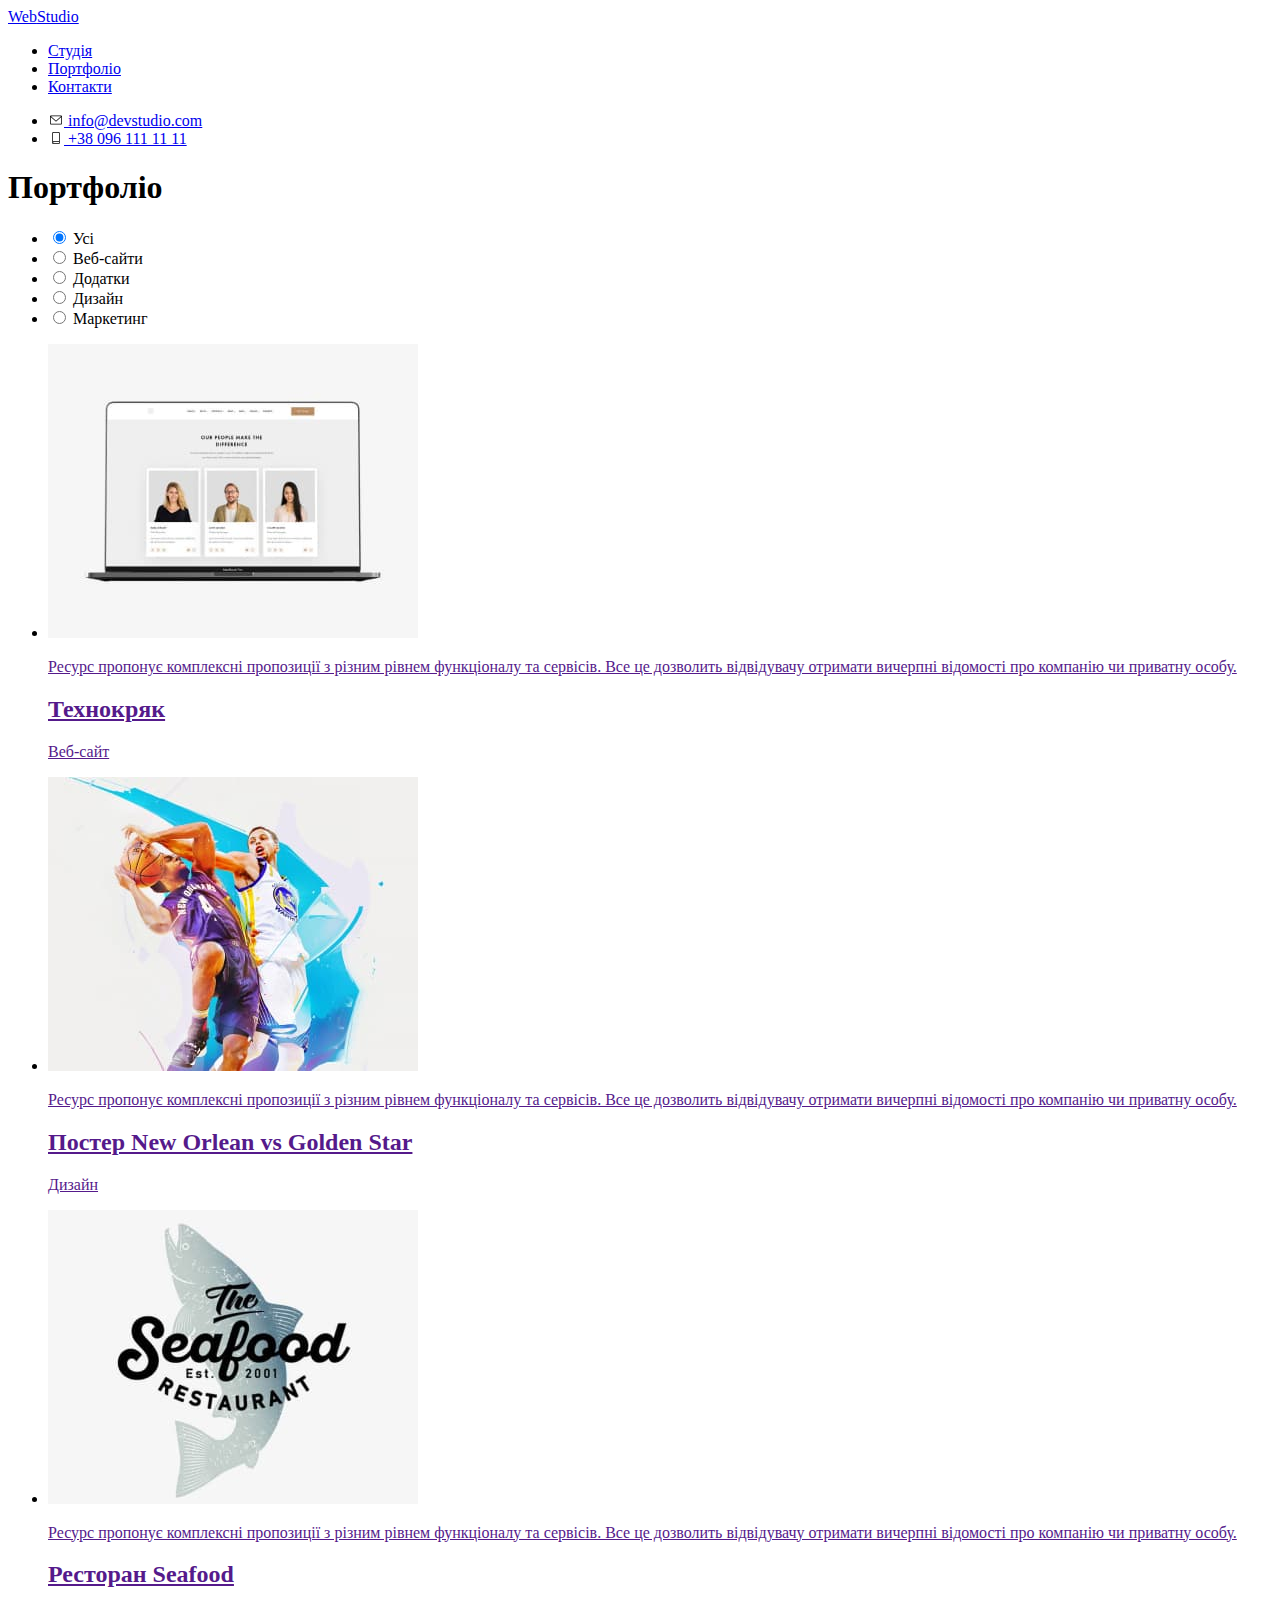
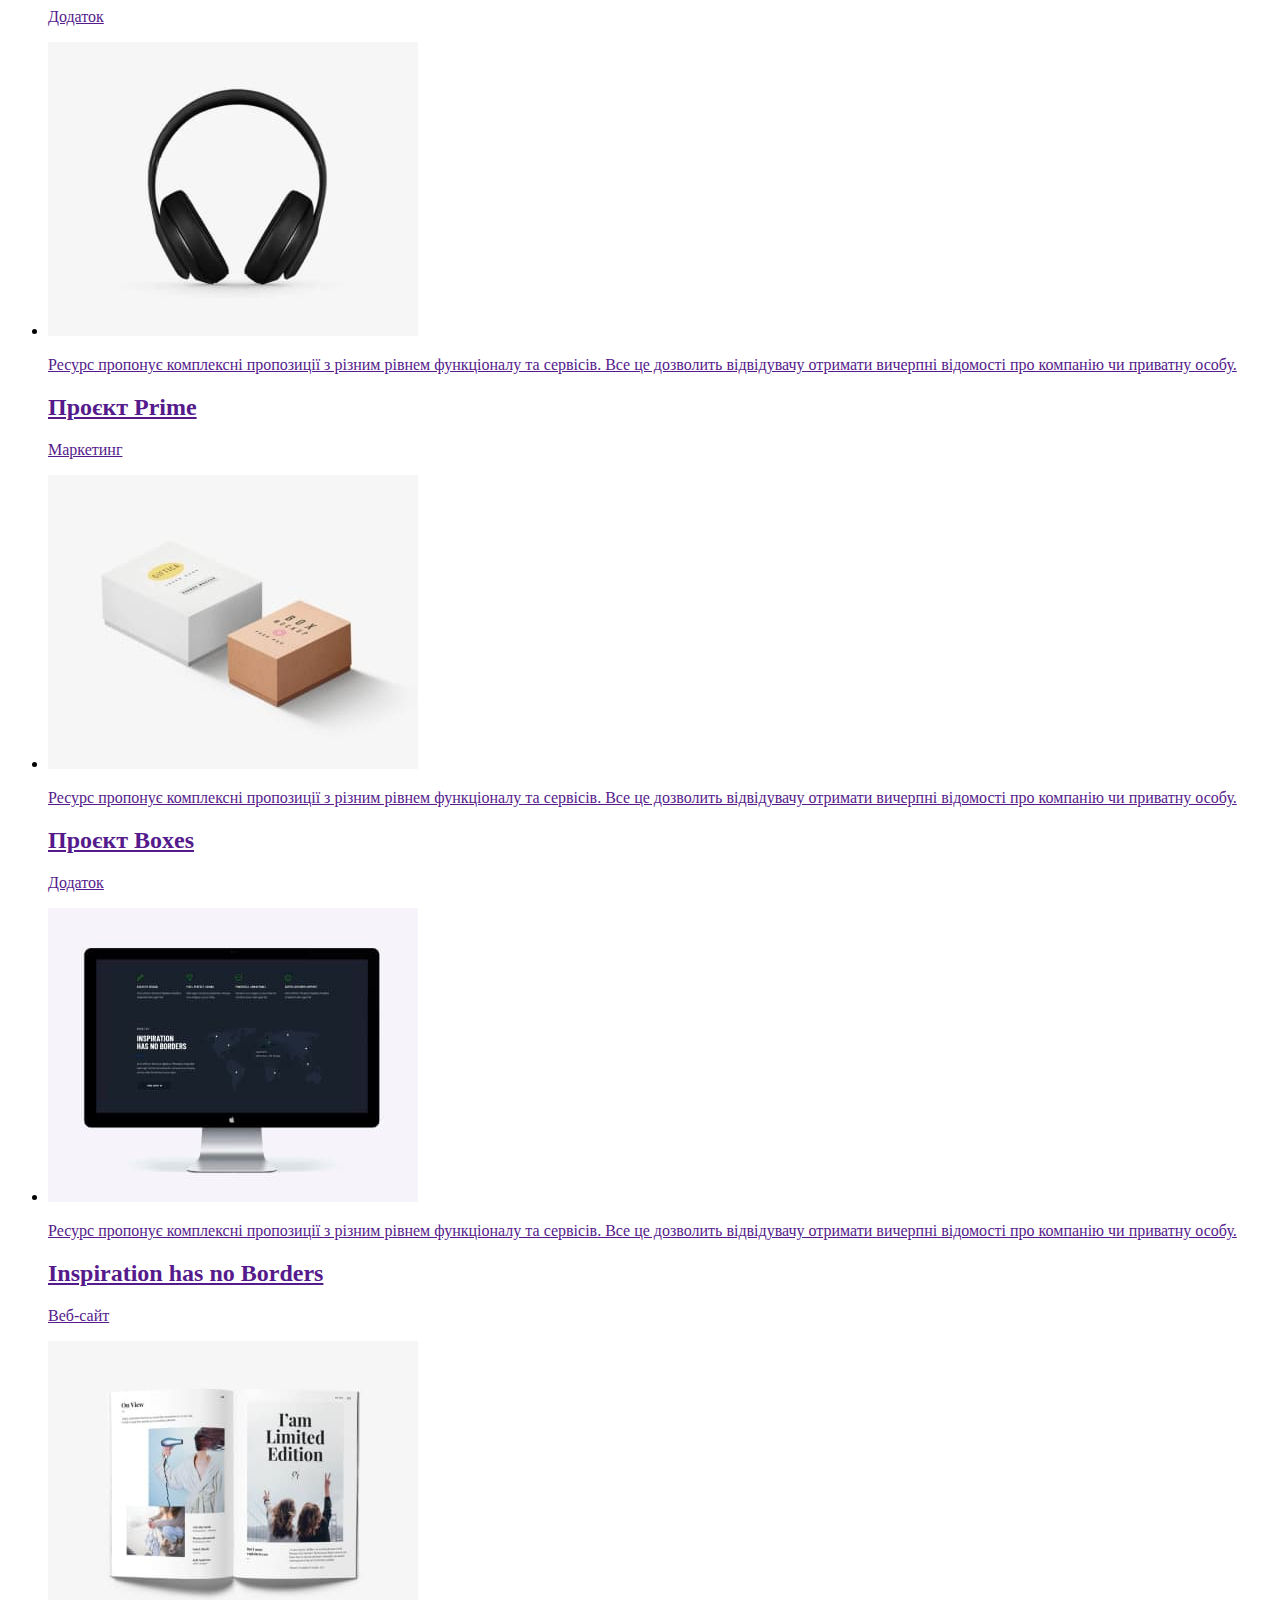
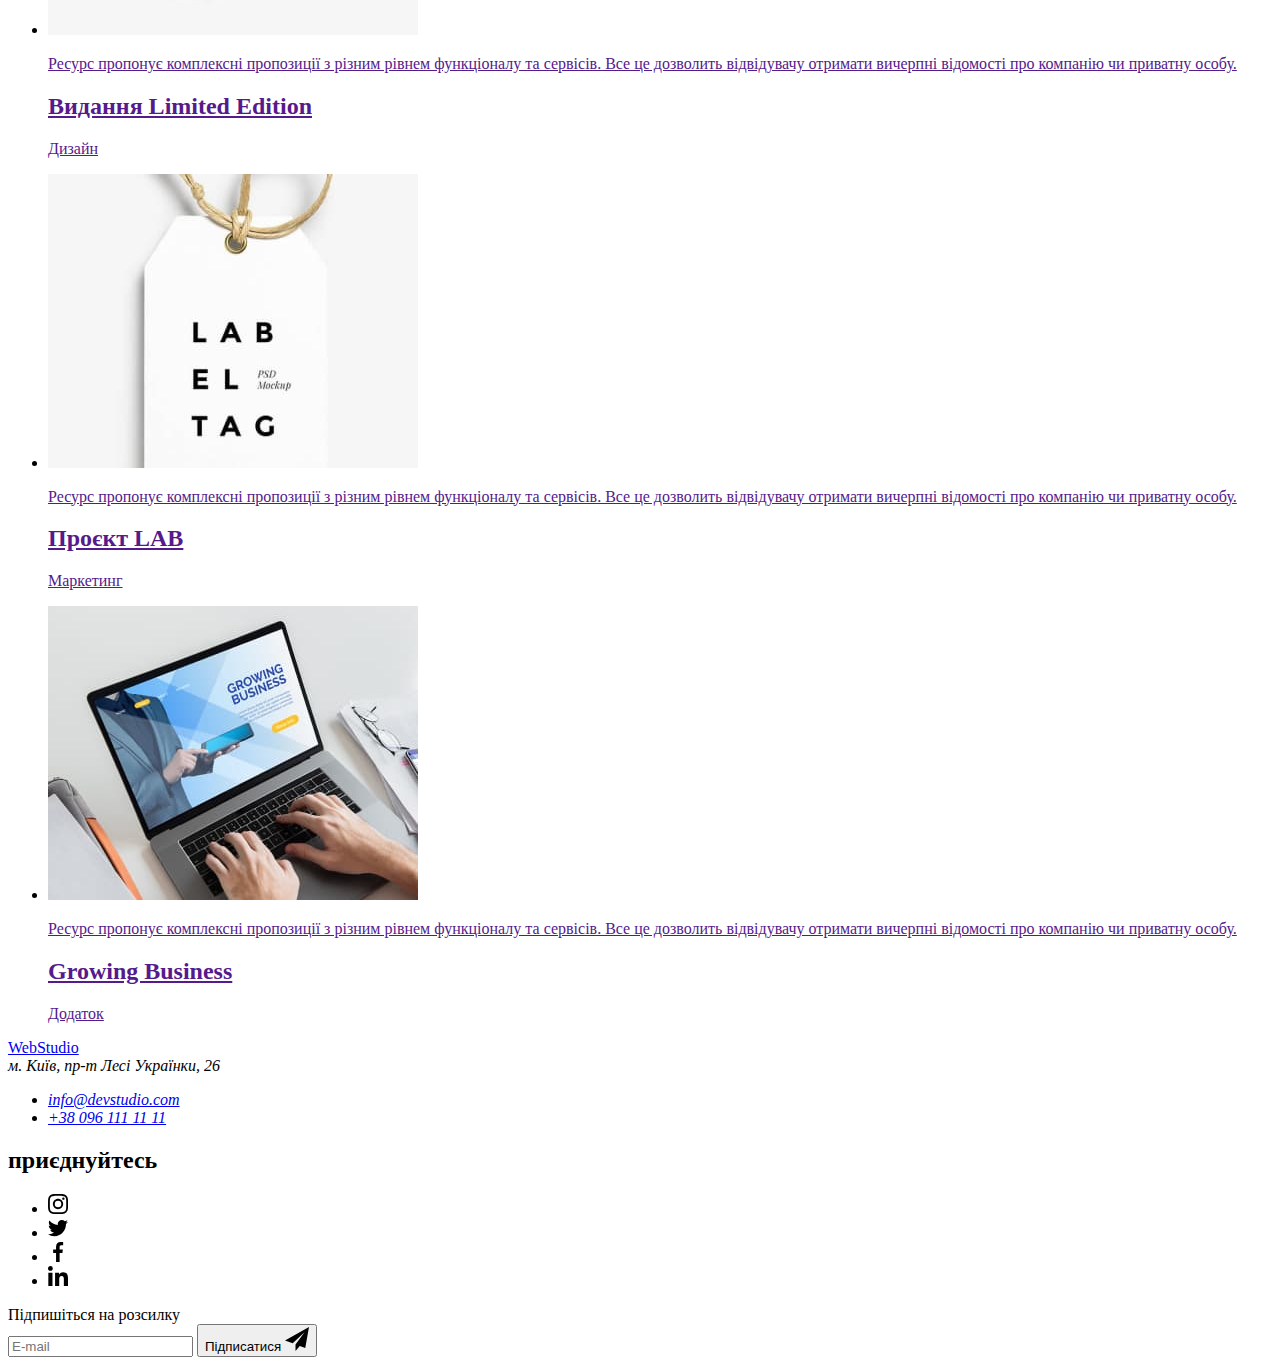
==== portfolio.html @ 751b1da7 "Copied files from hw-06" ====
<!DOCTYPE html>
<html lang="uk">
  <head>
    <meta charset="UTF-8" />
    <meta http-equiv="X-UA-Compatible" content="IE=edge" />
    <meta name="viewport" content="width=device-width, initial-scale=1.0" />
    <title>Portfolio</title>
    <link rel="preconnect" href="https://fonts.googleapis.com" />
    <link rel="preconnect" href="https://fonts.gstatic.com" crossorigin />
    <link
      href="https://fonts.googleapis.com/css2?family=Raleway:wght@700&family=Roboto:wght@400;500;700&display=swap"
      rel="stylesheet"
    />
    <link
      rel="stylesheet"
      href="https://cdnjs.cloudflare.com/ajax/libs/modern-normalize/1.1.0/modern-normalize.min.css"
      integrity="sha512-wpPYUAdjBVSE4KJnH1VR1HeZfpl1ub8YT/NKx4PuQ5NmX2tKuGu6U/JRp5y+Y8XG2tV+wKQpNHVUX03MfMFn9Q=="
      crossorigin="anonymous"
      referrerpolicy="no-referrer"
    />
    <link
      rel="stylesheet"
      href="https://cdnjs.cloudflare.com/ajax/libs/animate.css/4.1.1/animate.min.css"
    />
    <link rel="stylesheet" href="./css/styles.css" />
  </head>

  <body>
    <header class="header">
      <div class="container header-container">
        <a class="logo" href="./index.html" lang="en"
          ><span class="header-logo-web">Web</span>Studio</a
        >
        <nav class="nav-site">
          <ul class="nav-site-list">
            <li class="nav-site-item">
              <a class="nav-site-link" href="./index.html">Студія</a>
            </li>
            <li class="nav-site-item">
              <a class="nav-site-link current" href="./portfolio.html"
                >Портфоліо</a
              >
            </li>
            <li class="nav-site-item">
              <a class="nav-site-link" href="#">Контакти</a>
            </li>
          </ul>
        </nav>
        <ul class="header-contacts-list">
          <li class="header-contacts-item">
            <a
              class="header-contacts-link"
              href="mailto:info@devstudio.com"
              lang="en"
              ><svg class="contacts-link-icon" width="16" height="12">
                <use href="./images/icons.svg#envelope"></use>
              </svg>
              info@devstudio.com</a
            >
          </li>
          <li class="header-contacts-item">
            <a class="header-contacts-link" href="tel:+380961111111">
              <svg class="contacts-link-icon" width="16" height="12">
                <use href="./images/icons.svg#smartphone"></use>
              </svg>
              +38 096 111 11 11
            </a>
          </li>
        </ul>
      </div>
    </header>

    <main>
      <section class="section">
        <div class="container">
          <h1 class="visually-hiden">Портфоліо</h1>
          <ul class="portfolio-filters-list">
            <li class="portfolio-filters-item">
              <input
                type="radio"
                class="filter-input visually-hiden"
                name="filter"
                id="all"
                checked
              />
              <label for="all" class="filter-btn">Усі</label>
            </li>
            <li class="portfolio-filters-item">
              <input
                type="radio"
                class="filter-input visually-hiden"
                name="filter"
                id="web-sites"
              />
              <label for="web-sites" class="filter-btn">Веб-сайти</label>
            </li>
            <li class="portfolio-filters-item">
              <input
                type="radio"
                class="filter-input visually-hiden"
                name="filter"
                id="apps"
              />
              <label for="apps" class="filter-btn">Додатки</label>
            </li>
            <li class="portfolio-filters-item">
              <input
                type="radio"
                class="filter-input visually-hiden"
                name="filter"
                id="design"
              />
              <label for="design" class="filter-btn">Дизайн</label>
            </li>
            <li class="portfolio-filters-item">
              <input
                type="radio"
                class="filter-input visually-hiden"
                name="filter"
                id="marketing"
              />
              <label for="marketing" class="filter-btn">Маркетинг</label>
            </li>
          </ul>
          <ul class="portfolio-projects-list">
            <li class="portfolio-projects-item">
              <a class="portfolio-projects-link" href="">
                <div class="portfolio-top-wrap">
                  <img
                    src="./images/project1.jpg"
                    alt="Відкритий ноутбук"
                    width="370"
                  />
                  <p class="portfolio-top-text">
                    Ресурс пропонує комплексні пропозиції з різним рівнем
                    функціоналу та сервісів. Все це дозволить відвідувачу
                    отримати вичерпні відомості про компанію чи приватну особу.
                  </p>
                </div>
                <div class="portfolio-description">
                  <h2 class="portfolio-title">Технокряк</h2>
                  <p class="portfolio-text">Веб-сайт</p>
                </div>
              </a>
            </li>
            <li class="portfolio-projects-item">
              <a class="portfolio-projects-link" href="">
                <div class="portfolio-top-wrap">
                  <img
                    src="./images/project2.jpg"
                    alt="Два баскетболісти"
                    width="370"
                  />
                  <p class="portfolio-top-text">
                    Ресурс пропонує комплексні пропозиції з різним рівнем
                    функціоналу та сервісів. Все це дозволить відвідувачу
                    отримати вичерпні відомості про компанію чи приватну особу.
                  </p>
                </div>
                <div class="portfolio-description">
                  <h2 class="portfolio-title">
                    Постер New Orlean vs Golden Star
                  </h2>
                  <p class="portfolio-text">Дизайн</p>
                </div>
              </a>
            </li>
            <li class="portfolio-projects-item">
              <a class="portfolio-projects-link" href="">
                <div class="portfolio-top-wrap">
                  <img
                    src="./images/project3.jpg"
                    alt="Лого рибного ресторану"
                    width="370"
                  />
                  <p class="portfolio-top-text">
                    Ресурс пропонує комплексні пропозиції з різним рівнем
                    функціоналу та сервісів. Все це дозволить відвідувачу
                    отримати вичерпні відомості про компанію чи приватну особу.
                  </p>
                </div>
                <div class="portfolio-description">
                  <h2 class="portfolio-title">Ресторан Seafood</h2>
                  <p class="portfolio-text">Додаток</p>
                </div>
              </a>
            </li>
            <li class="portfolio-projects-item">
              <a class="portfolio-projects-link" href="">
                <div class="portfolio-top-wrap">
                  <img
                    src="./images/project4.jpg"
                    alt="Навушники"
                    width="370"
                  />
                  <p class="portfolio-top-text">
                    Ресурс пропонує комплексні пропозиції з різним рівнем
                    функціоналу та сервісів. Все це дозволить відвідувачу
                    отримати вичерпні відомості про компанію чи приватну особу.
                  </p>
                </div>
                <div class="portfolio-description">
                  <h2 class="portfolio-title">Проєкт Prime</h2>
                  <p class="portfolio-text">Маркетинг</p>
                </div>
              </a>
            </li>
            <li class="portfolio-projects-item">
              <a class="portfolio-projects-link" href="">
                <div class="portfolio-top-wrap">
                  <img
                    src="./images/project5.jpg"
                    alt="Дві коробки"
                    width="370"
                  />
                  <p class="portfolio-top-text">
                    Ресурс пропонує комплексні пропозиції з різним рівнем
                    функціоналу та сервісів. Все це дозволить відвідувачу
                    отримати вичерпні відомості про компанію чи приватну особу.
                  </p>
                </div>
                <div class="portfolio-description">
                  <h2 class="portfolio-title">Проєкт Boxes</h2>
                  <p class="portfolio-text">Додаток</p>
                </div>
              </a>
            </li>
            <li class="portfolio-projects-item">
              <a class="portfolio-projects-link" href="">
                <div class="portfolio-top-wrap">
                  <img
                    src="./images/project6.jpg"
                    alt="Монітор MAC"
                    width="370"
                  />
                  <p class="portfolio-top-text">
                    Ресурс пропонує комплексні пропозиції з різним рівнем
                    функціоналу та сервісів. Все це дозволить відвідувачу
                    отримати вичерпні відомості про компанію чи приватну особу.
                  </p>
                </div>
                <div class="portfolio-description">
                  <h2 class="portfolio-title">Inspiration has no Borders</h2>
                  <p class="portfolio-text">Веб-сайт</p>
                </div>
              </a>
            </li>
            <li class="portfolio-projects-item">
              <a class="portfolio-projects-link" href="">
                <div class="portfolio-top-wrap">
                  <img
                    src="./images/project7.jpg"
                    alt="Рознорнута книга"
                    width="370"
                  />
                  <p class="portfolio-top-text">
                    Ресурс пропонує комплексні пропозиції з різним рівнем
                    функціоналу та сервісів. Все це дозволить відвідувачу
                    отримати вичерпні відомості про компанію чи приватну особу.
                  </p>
                </div>
                <div class="portfolio-description">
                  <h2 class="portfolio-title">Видання Limited Edition</h2>
                  <p class="portfolio-text">Дизайн</p>
                </div>
              </a>
            </li>
            <li class="portfolio-projects-item">
              <a class="portfolio-projects-link" href="">
                <div class="portfolio-top-wrap">
                  <img
                    src="./images/project8.jpg"
                    alt="Бірка LABEL TAG"
                    width="370"
                  />
                  <p class="portfolio-top-text">
                    Ресурс пропонує комплексні пропозиції з різним рівнем
                    функціоналу та сервісів. Все це дозволить відвідувачу
                    отримати вичерпні відомості про компанію чи приватну особу.
                  </p>
                </div>
                <div class="portfolio-description">
                  <h2 class="portfolio-title">Проєкт LAB</h2>
                  <p class="portfolio-text">Маркетинг</p>
                </div>
              </a>
            </li>
            <li class="portfolio-projects-item">
              <a class="portfolio-projects-link" href="">
                <div class="portfolio-top-wrap">
                  <img
                    src="./images/project9.jpg"
                    alt="Презентація мобільного застосунку"
                    width="370"
                  />
                  <p class="portfolio-top-text">
                    Ресурс пропонує комплексні пропозиції з різним рівнем
                    функціоналу та сервісів. Все це дозволить відвідувачу
                    отримати вичерпні відомості про компанію чи приватну особу.
                  </p>
                </div>
                <div class="portfolio-description">
                  <h2 class="portfolio-title">Growing Business</h2>
                  <p class="portfolio-text">Додаток</p>
                </div>
              </a>
            </li>
          </ul>
        </div>
      </section>
    </main>

    <footer class="footer">
      <div class="container container-footer">
        <div>
          <a class="logo footer-logo" href="./index.html" lang="en"
            ><span class="header-logo-web">Web</span>Studio</a
          >
          <address class="address">
            м. Київ, пр-т Лесі Українки, 26
            <ul class="footer-list">
              <li class="footer-item">
                <a
                  class="footer-link"
                  href="mailto:info@devstudio.com"
                  lang="en"
                  >info@devstudio.com</a
                >
              </li>
              <li class="footer-item">
                <a class="footer-link" href="tel:+380961111111"
                  >+38 096 111 11 11</a
                >
              </li>
            </ul>
          </address>
        </div>
        <div>
          <h2 class="footer-title">приєднуйтесь</h2>
          <ul class="social-list">
            <li class="social-item">
              <a
                class="social-link footer-social-link"
                href="https://www.instagram.com/"
                target="_blank"
                rel="noopener noreferrer"
              >
                <svg class="footer-social-icon" width="20" height="20">
                  <use href="./images/icons.svg#instagram"></use>
                </svg>
              </a>
            </li>
            <li class="social-item">
              <a
                class="social-link footer-social-link"
                href="https://twitter.com/"
                target="_blank"
                rel="noopener noreferrer"
              >
                <svg class="footer-social-icon" width="20" height="20">
                  <use href="./images/icons.svg#twitter"></use>
                </svg>
              </a>
            </li>
            <li class="social-item">
              <a
                class="social-link footer-social-link"
                href="https://www.facebook.com/"
                target="_blank"
                rel="noopener noreferrer"
              >
                <svg class="footer-social-icon" width="20" height="20">
                  <use href="./images/icons.svg#facebook"></use>
                </svg>
              </a>
            </li>
            <li class="social-item">
              <a
                class="social-link footer-social-link"
                href="https://www.linkedin.com/"
                target="_blank"
                rel="noopener noreferrer"
              >
                <svg class="footer-social-icon" width="20" height="20">
                  <use href="./images/icons.svg#linkedin"></use>
                </svg>
              </a>
            </li>
          </ul>
        </div>
        <form class="footer-form">
          <label for="subscribe-email" class="footer-title subscribe-label"
            >Підпишіться на розсилку</label
          >
          <div class="subscribe-wrap">
            <input
              type="email"
              class="subscribe-input"
              name="subscribe-email"
              id="subscribe-email"
              placeholder="E-mail"
              required
            />
            <button type="submit" class="subscribe-btn btn">
              Підписатися
              <svg class="subscribe-icon" width="24" height="24">
                <use href="./images/icons.svg#icon-send"></use>
              </svg>
            </button>
          </div>
        </form>
      </div>
    </footer>
  </body>
</html>
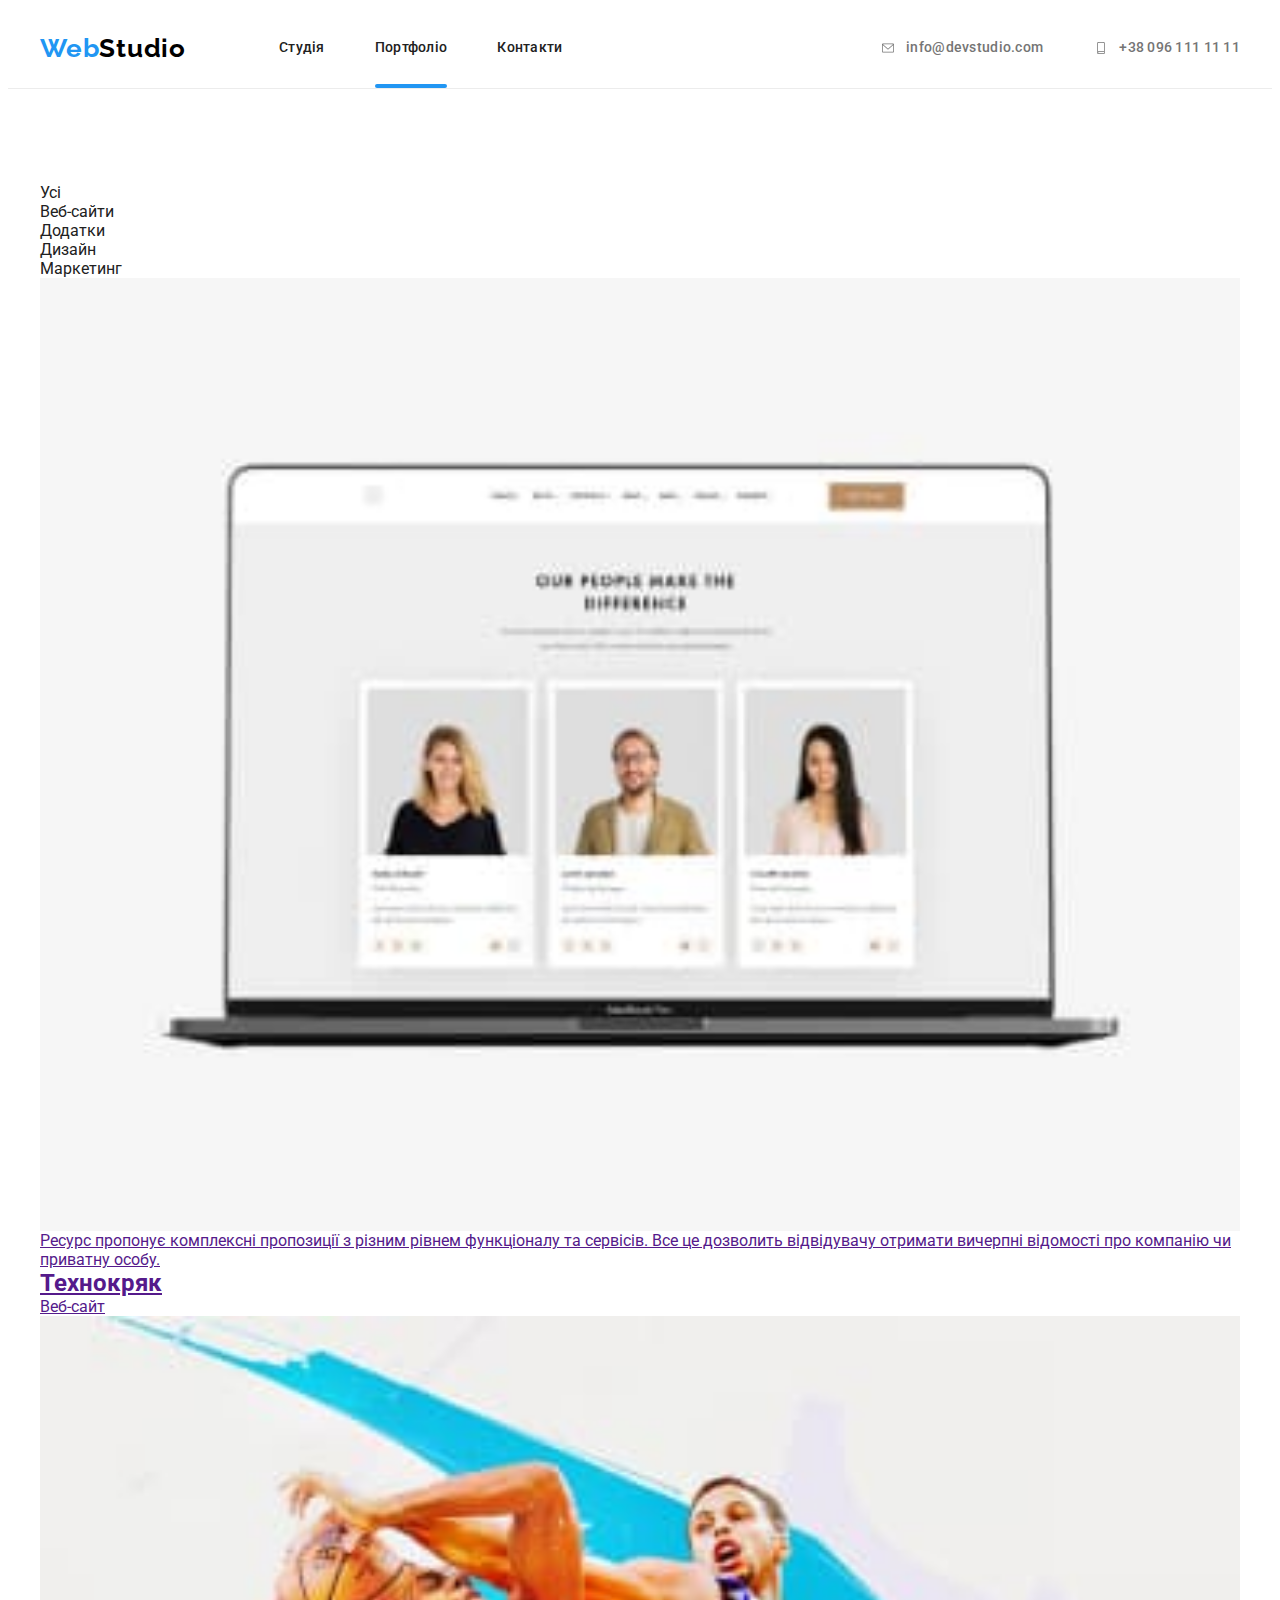
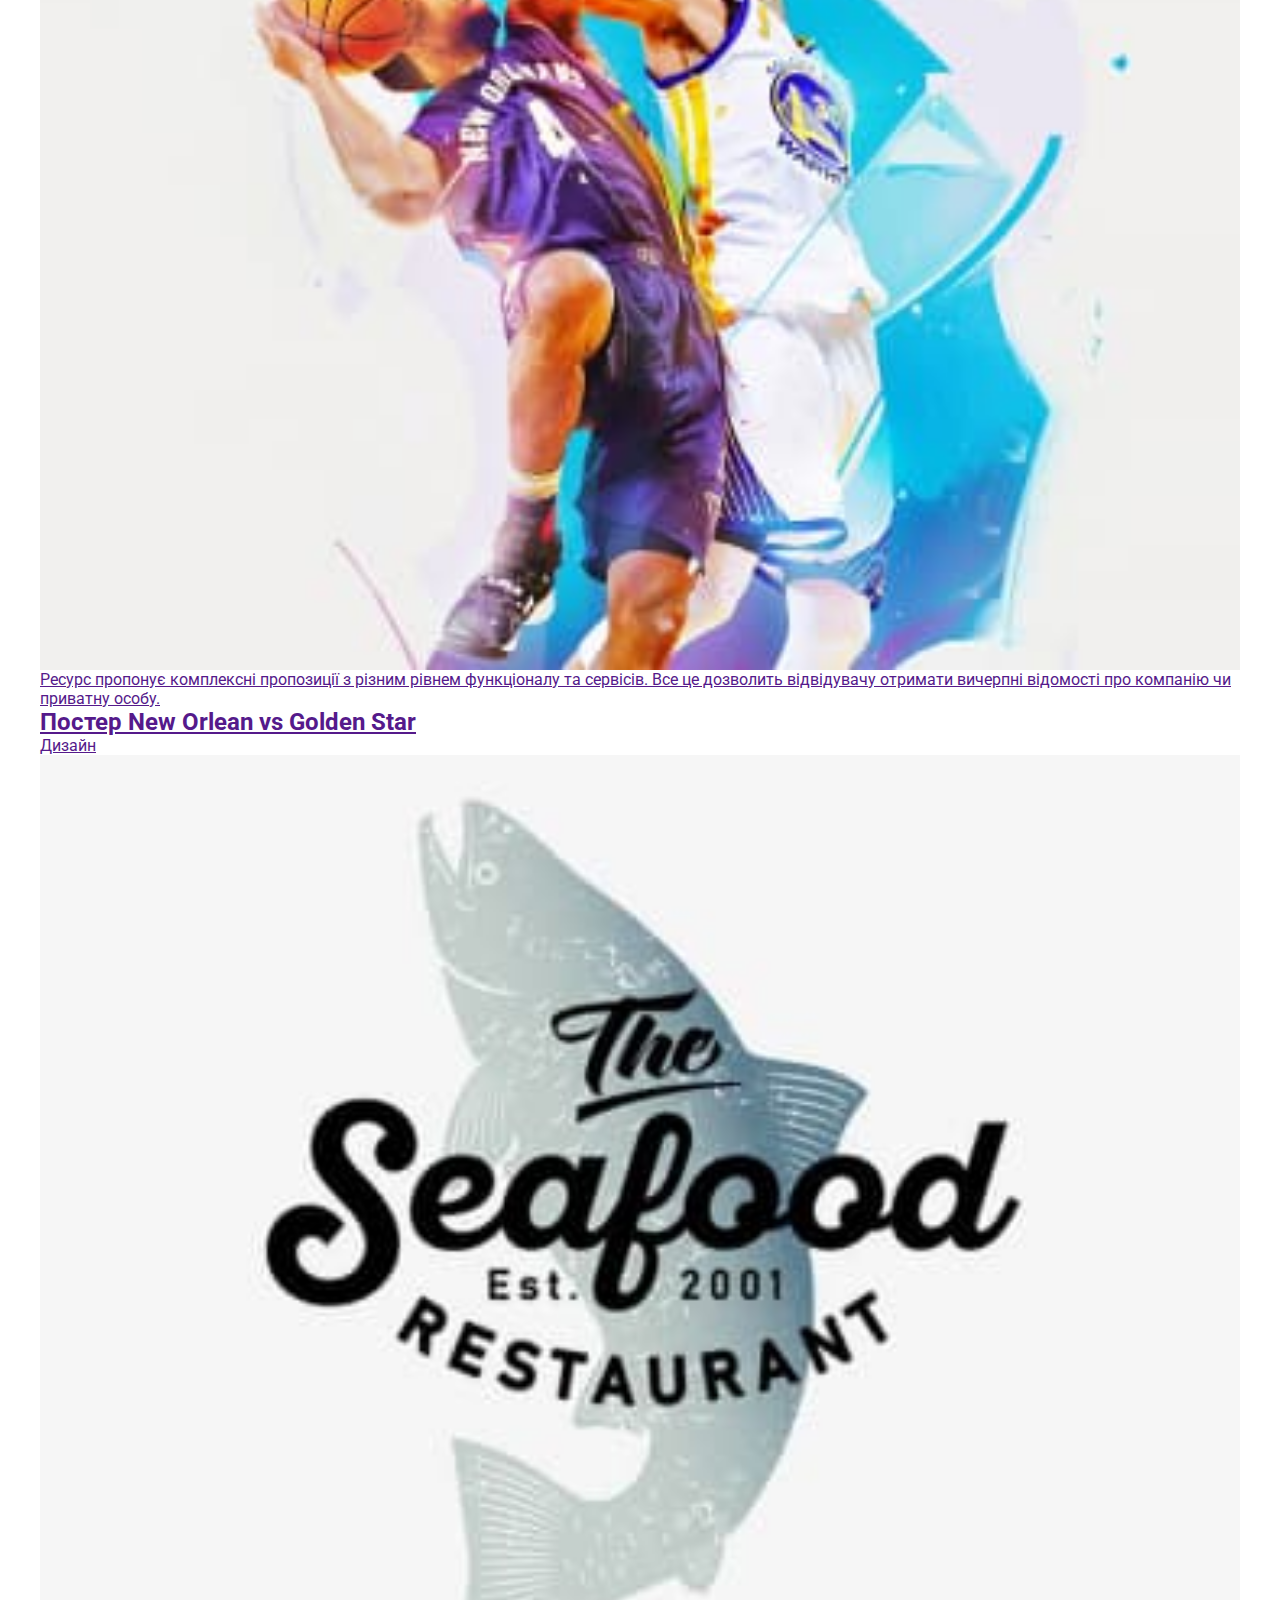
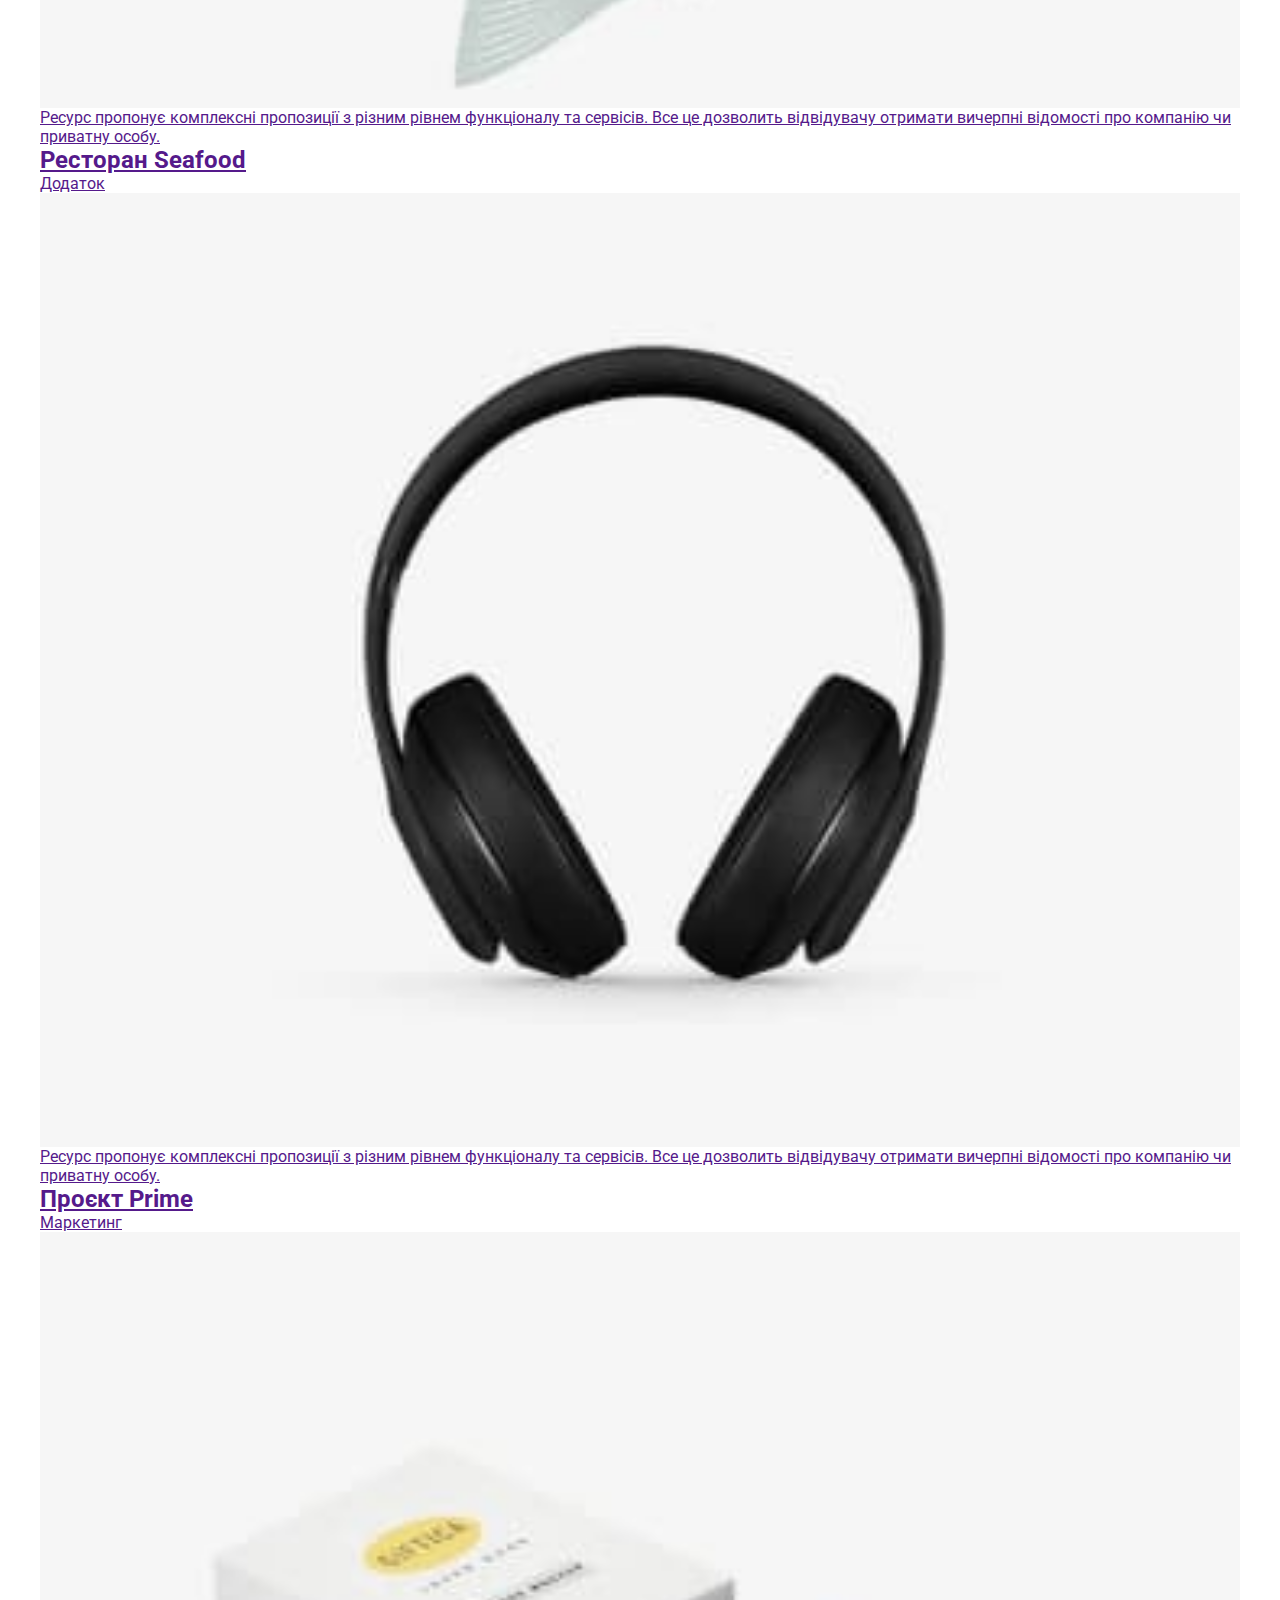
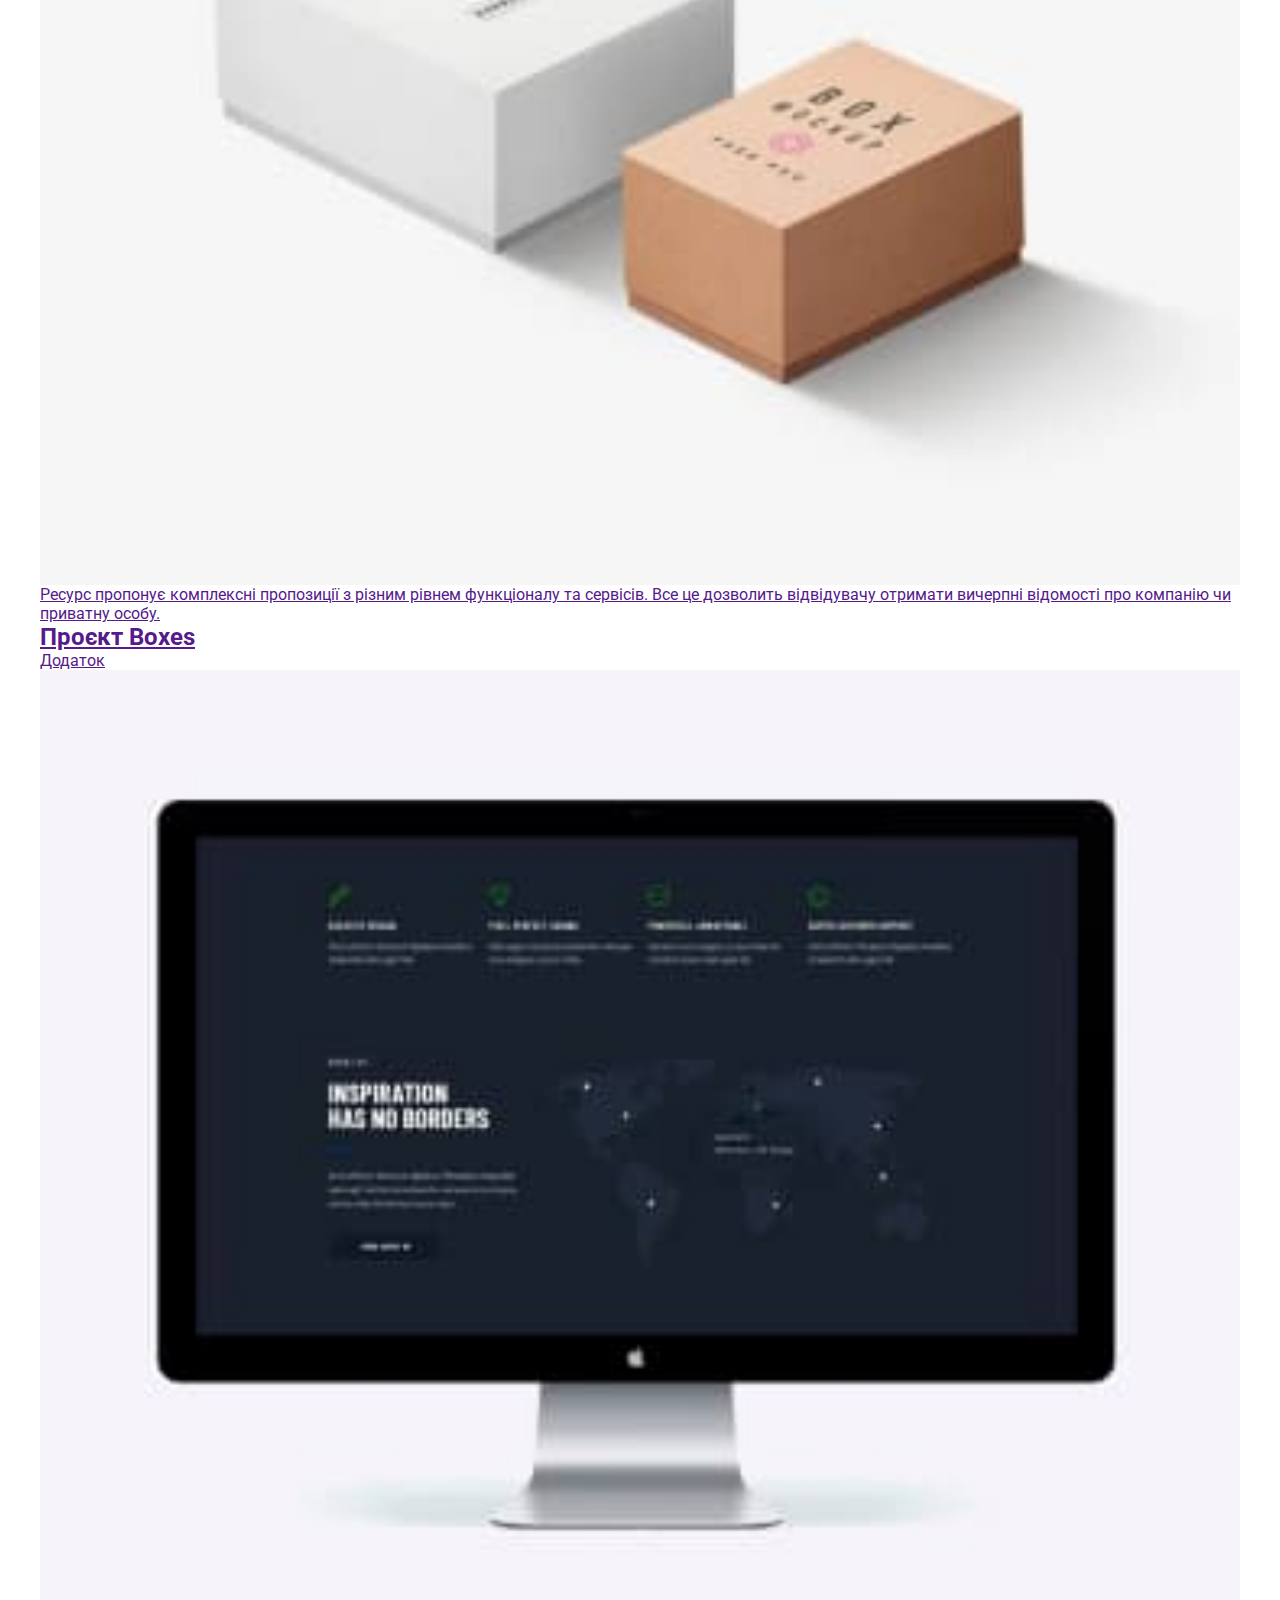
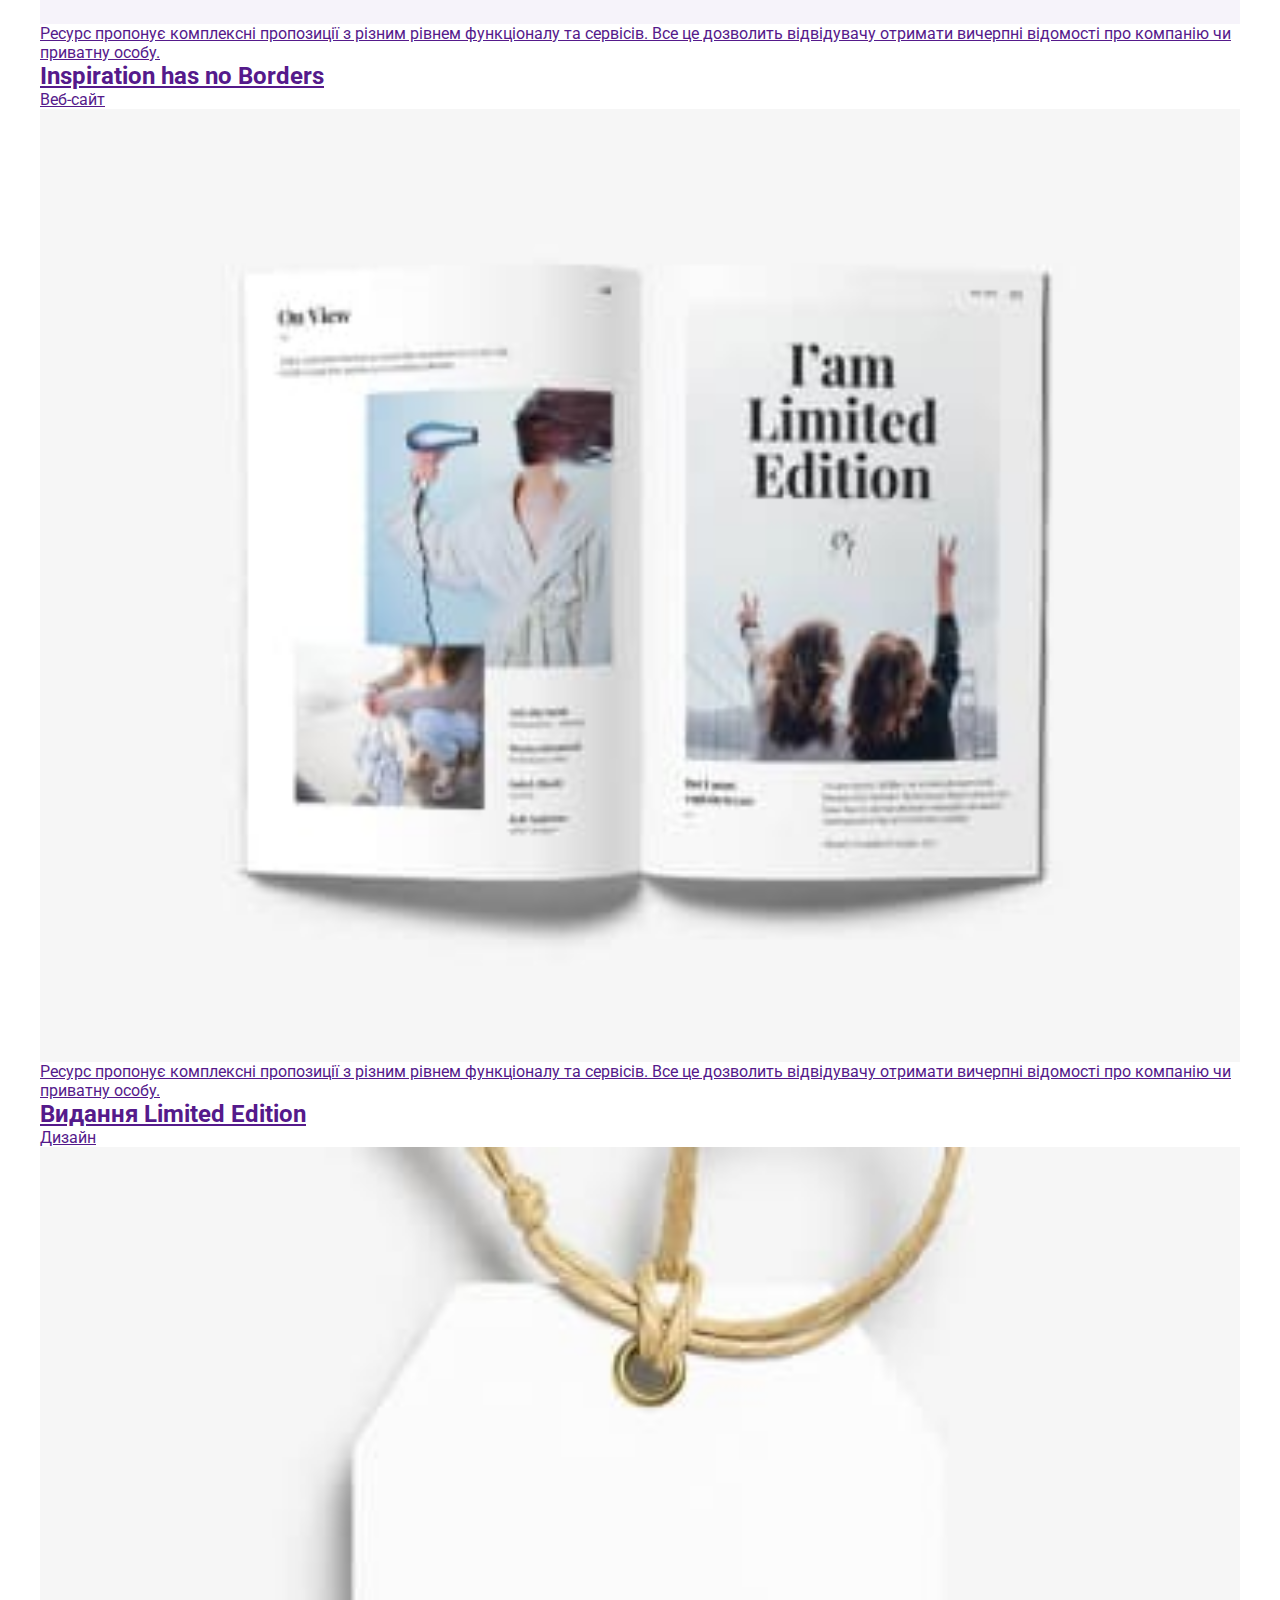
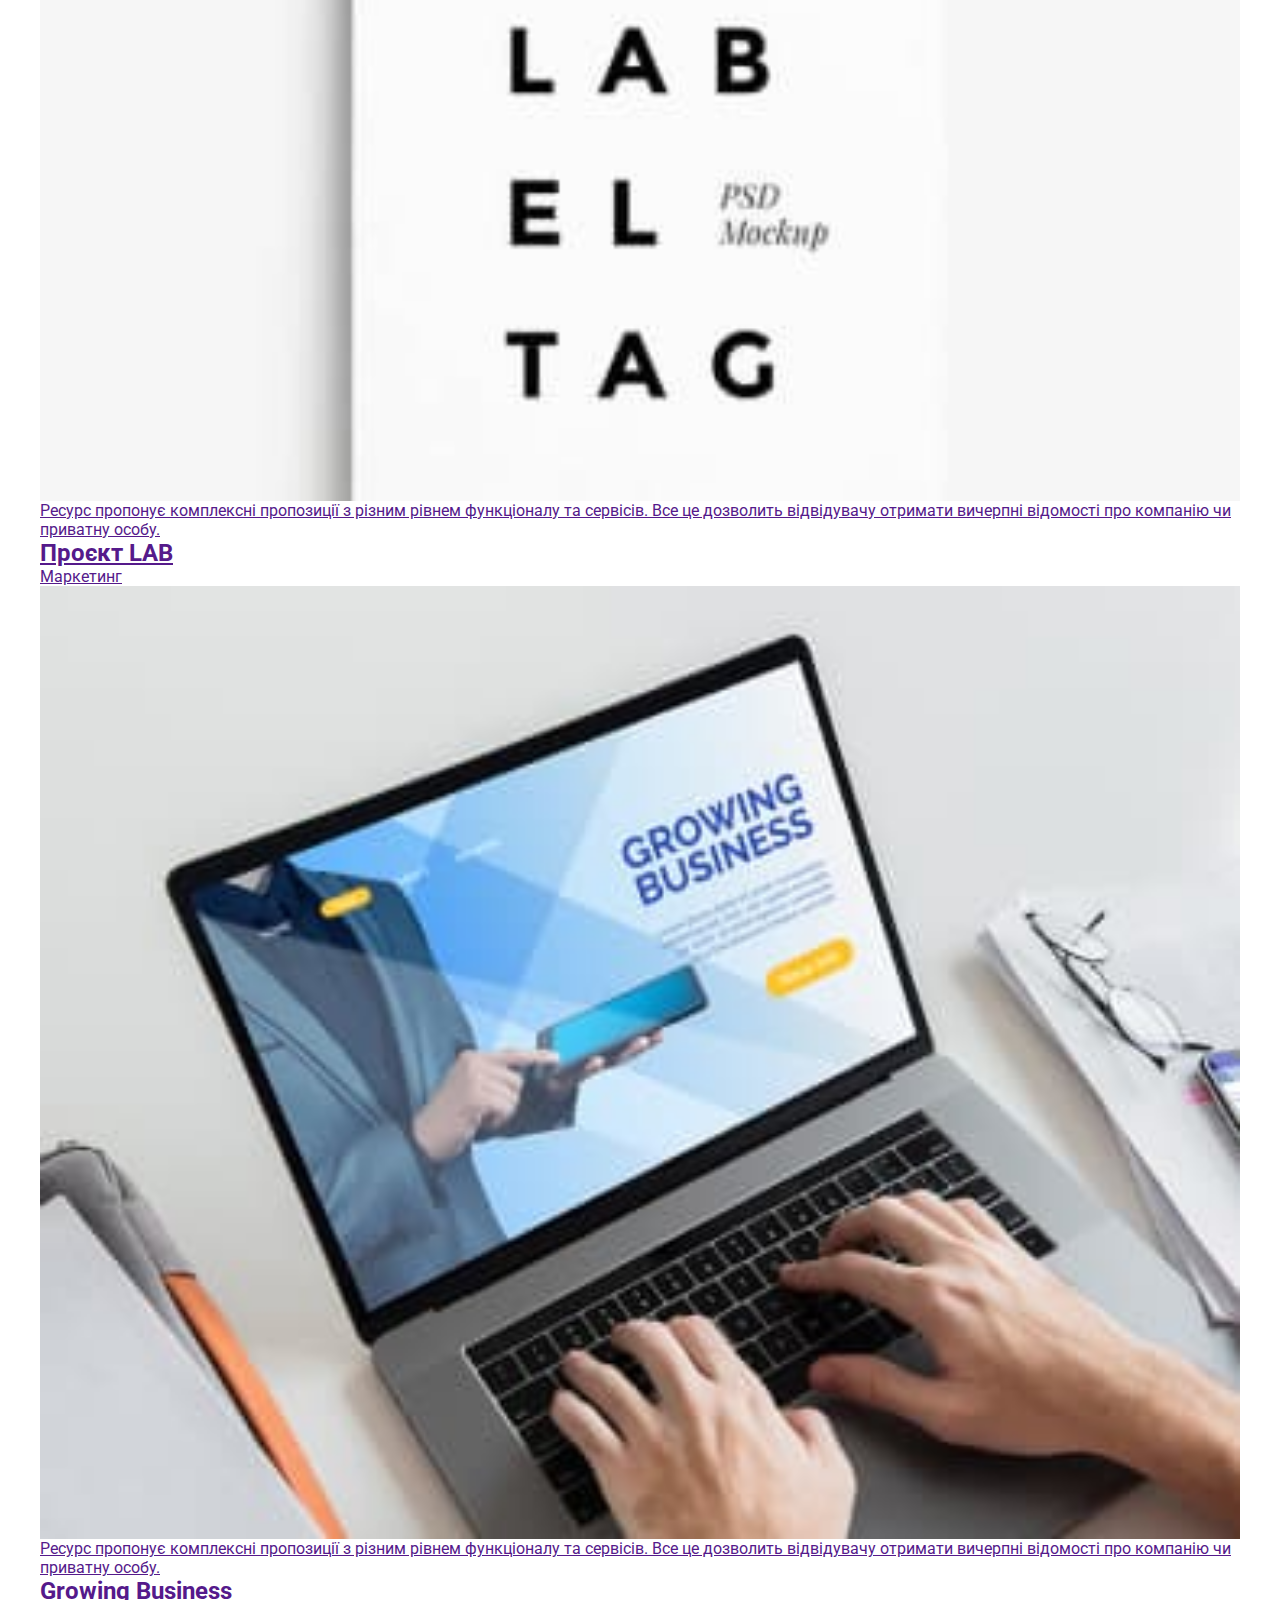
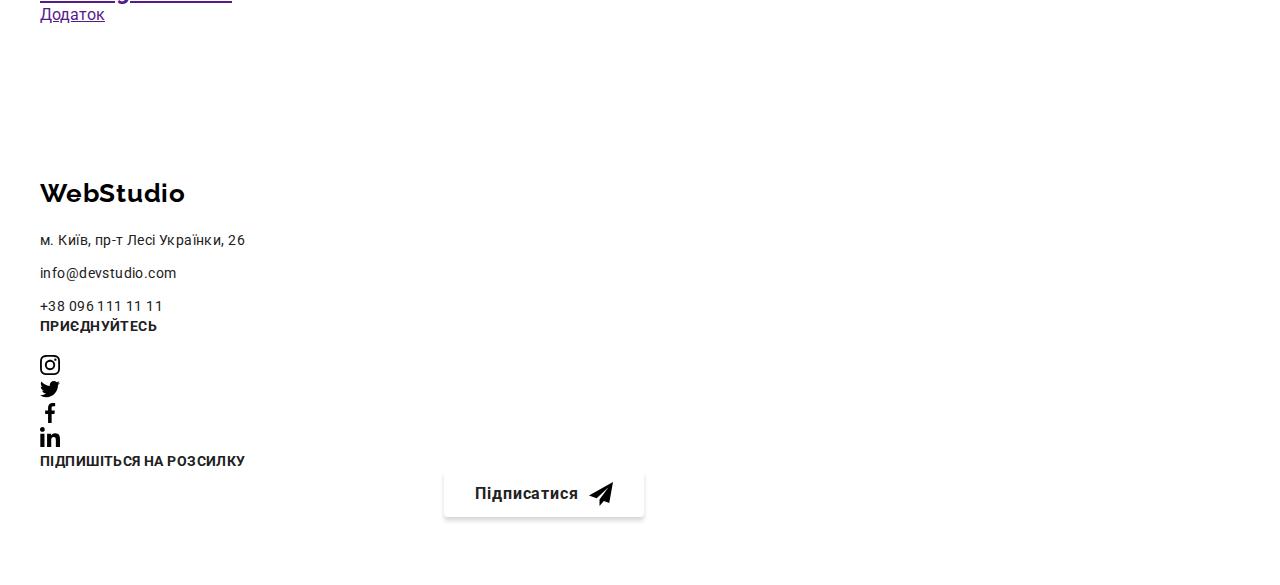
==== commit a99ed16e: "Refactored css to scss "main"" ====
--- a/portfolio.html
+++ b/portfolio.html
@@ -22,45 +22,43 @@
       rel="stylesheet"
       href="https://cdnjs.cloudflare.com/ajax/libs/animate.css/4.1.1/animate.min.css"
     />
-    <link rel="stylesheet" href="./css/styles.css" />
+    <link rel="stylesheet" href="./css/main.min.css" />
   </head>
 
   <body>
     <header class="header">
-      <div class="container header-container">
+      <div class="container header__container">
         <a class="logo" href="./index.html" lang="en"
-          ><span class="header-logo-web">Web</span>Studio</a
+          ><span class="logo__web">Web</span>Studio</a
         >
         <nav class="nav-site">
-          <ul class="nav-site-list">
-            <li class="nav-site-item">
-              <a class="nav-site-link" href="./index.html">Студія</a>
-            </li>
-            <li class="nav-site-item">
-              <a class="nav-site-link current" href="./portfolio.html"
-                >Портфоліо</a
-              >
-            </li>
-            <li class="nav-site-item">
-              <a class="nav-site-link" href="#">Контакти</a>
+          <ul class="nav-site__list">
+            <li class="nav-site__item">
+              <a class="nav-site__link" href="./index.html">Студія</a>
+            </li>
+            <li class="nav-site__item">
+              <a class="nav-site__link current" href="./portfolio.html">Портфоліо</a>
+            </li>
+            <li class="nav-site__item">
+              <a class="nav-site__link" href="#">Контакти</a>
             </li>
           </ul>
         </nav>
-        <ul class="header-contacts-list">
-          <li class="header-contacts-item">
+        <ul class="header-contacts__list">
+          <li class="header-contacts__item">
             <a
-              class="header-contacts-link"
+              class="header-contacts__link"
               href="mailto:info@devstudio.com"
               lang="en"
-              ><svg class="contacts-link-icon" width="16" height="12">
+              ><svg class="header-contacts__icon" width="16" height="12">
                 <use href="./images/icons.svg#envelope"></use>
               </svg>
               info@devstudio.com</a
             >
           </li>
-          <li class="header-contacts-item">
-            <a class="header-contacts-link" href="tel:+380961111111">
-              <svg class="contacts-link-icon" width="16" height="12">
+          <li class="header-contacts__item">
+            <a class="header-contacts__link" href="tel:+380961111111">
+              <svg class="header-contacts__icon" width="16" height="12">
                 <use href="./images/icons.svg#smartphone"></use>
               </svg>
               +38 096 111 11 11
--- a/css/main.min.css
+++ b/css/main.min.css
@@ -0,0 +1 @@
+h1,h2,h3,h4,h5,h6,p{margin:0}ul{list-style:none;margin:0;padding:0}button{cursor:pointer}img{display:block;min-width:100%;height:auto}body{font-family:"Roboto",sans-serif;color:#212121}.visually-hiden{position:absolute;width:1px;height:1px;margin:-1px;border:0;padding:0;white-space:nowrap;-webkit-clip-path:inset(100%);clip-path:inset(100%);clip:rect(0 0 0 0);overflow:hidden}.container{width:1200px;padding:0 15px;margin:0 auto}.btn{font-family:inherit;border:none}.header a{text-decoration:none}.header{border-bottom:1px solid #ececec}.header__container{display:-webkit-box;display:-ms-flexbox;display:flex;-webkit-box-align:center;-ms-flex-align:center;align-items:center}.logo{font-family:"Raleway",sans-serif;font-weight:700;font-size:26px;line-height:1.19;letter-spacing:.03em;color:#000}.logo__web{color:#2196f3}.nav-site{margin-left:93px}.nav-site__list{display:-webkit-box;display:-ms-flexbox;display:flex;gap:50px}.nav-site__item{position:relative}.nav-site__link{display:block;font-weight:500;font-size:14px;line-height:1.14;letter-spacing:.02em;color:#212121;padding-top:32px;padding-bottom:32px;-webkit-transition:color 250ms cubic-bezier(0.4, 0, 0.2, 1);transition:color 250ms cubic-bezier(0.4, 0, 0.2, 1)}.nav-site__link:hover,.nav-site__link:focus{color:#2196f3}.current::after{position:absolute;content:"";height:4px;width:100%;display:block;background-color:#2196f3;border-radius:2px;left:0;bottom:0}.header-contacts__list{display:-webkit-box;display:-ms-flexbox;display:flex;margin-left:auto;gap:50px}.header-contacts__link{display:-webkit-box;display:-ms-flexbox;display:flex;-webkit-box-align:center;-ms-flex-align:center;align-items:center;font-weight:500;font-size:14px;line-height:1.14;letter-spacing:.02em;color:#757575;-webkit-transition:color 250ms cubic-bezier(0.4, 0, 0.2, 1);transition:color 250ms cubic-bezier(0.4, 0, 0.2, 1)}.header-contacts__link:hover,.header-contacts__link:focus{color:#2196f3}.header-contacts__icon{margin-right:10px;fill:currentColor}.section{padding-top:94px;padding-bottom:94px}.section__title{font-size:36px;line-height:1.17;text-align:center;letter-spacing:.03em;color:#212121;margin-bottom:50px}.hero{max-width:1600px;background-image:-webkit-gradient(linear, left top, left bottom, from(rgba(47, 48, 58, 0.4)), to(rgba(47, 48, 58, 0.4))),url(../images/hero-background.jpg);background-image:linear-gradient(rgba(47, 48, 58, 0.4), rgba(47, 48, 58, 0.4)),url(../images/hero-background.jpg);background-color:#c4c4c4;background-repeat:no-repeat;background-size:cover;margin:0 auto}.hero__container{padding-top:200px;padding-bottom:200px;text-align:center}.hero__title{font-weight:900;font-size:44px;line-height:1.36;letter-spacing:.06em;text-transform:uppercase;color:#fff;margin-bottom:30px}.animate__zoomIn{-webkit-animation-duration:2000ms;animation-duration:2000ms}.hero__btn{min-width:216px;font-weight:700;font-size:16px;line-height:1.88;letter-spacing:.06em;background-color:#2196f3;color:#fff;-webkit-box-shadow:0px 4px 4px rgba(0,0,0,.15);box-shadow:0px 4px 4px rgba(0,0,0,.15);border-radius:4px;padding:10px 32px;-webkit-transition:background-color 250ms cubic-bezier(0.4, 0, 0.2, 1);transition:background-color 250ms cubic-bezier(0.4, 0, 0.2, 1)}.hero__btn:hover,.hero__btn:focus{background-color:#188ce8}.features__list{display:-webkit-box;display:-ms-flexbox;display:flex;gap:30px}.features__item{-ms-flex-preferred-size:calc((100% - 90px)/4);flex-basis:calc((100% - 90px)/4)}.features__icon{background-color:#f5f4fa;height:120px;border-radius:4px;margin-bottom:30px;display:-webkit-box;display:-ms-flexbox;display:flex;-webkit-box-pack:center;-ms-flex-pack:center;justify-content:center;-webkit-box-align:center;-ms-flex-align:center;align-items:center}.features__title{font-size:14px;line-height:1.14;letter-spacing:.03em;text-transform:uppercase;color:#212121;margin-bottom:10px}.features__text{font-size:14px;line-height:1.71;letter-spacing:.03em;color:#757575}.works{padding-top:0}.works__list{display:-webkit-box;display:-ms-flexbox;display:flex;gap:30px}.works__item{position:relative;-ms-flex-preferred-size:calc((100% - 60px)/3);flex-basis:calc((100% - 60px)/3)}.works__top-text{position:absolute;left:0;bottom:0;width:100%;font-weight:700;font-size:14px;line-height:1.14;letter-spacing:.03em;text-transform:uppercase;color:#fff;background-color:rgba(47,48,58,.8);height:70px;display:-webkit-box;display:-ms-flexbox;display:flex;-webkit-box-align:center;-ms-flex-align:center;align-items:center;-webkit-box-pack:center;-ms-flex-pack:center;justify-content:center}.team{background-color:#f5f4fa;text-align:center}.team a{text-decoration:none}.team__list{display:-webkit-box;display:-ms-flexbox;display:flex;gap:30px}.team__card{width:calc((100% - 90px)/4);background-color:#fff;-webkit-box-shadow:0px 1px 3px rgba(0,0,0,.12),0px 1px 1px rgba(0,0,0,.14),0px 2px 1px rgba(0,0,0,.2);box-shadow:0px 1px 3px rgba(0,0,0,.12),0px 1px 1px rgba(0,0,0,.14),0px 2px 1px rgba(0,0,0,.2);border-radius:0px 0px 4px 4px}.card__bottom{padding-top:30px;padding-bottom:30px}.card__title{font-weight:500;font-size:16px;line-height:1.19;text-align:center;letter-spacing:.03em;color:#212121;margin-bottom:10px}.card__text{font-size:16px;line-height:1.19;text-align:center;letter-spacing:.03em;color:#757575;margin-bottom:16px}.social__list{display:-webkit-box;display:-ms-flexbox;display:flex;gap:10px;-webkit-box-pack:center;-ms-flex-pack:center;justify-content:center}.social__item{width:44px;height:44px}.social__link{width:100%;height:100%;background-color:#fff;border-radius:50%;display:-webkit-box;display:-ms-flexbox;display:flex;-webkit-box-align:center;-ms-flex-align:center;align-items:center;-webkit-box-pack:center;-ms-flex-pack:center;justify-content:center;-webkit-transition:background-color 250ms cubic-bezier(0.4, 0, 0.2, 1);transition:background-color 250ms cubic-bezier(0.4, 0, 0.2, 1)}.social__link .social__icon{fill:#afb1b8;-webkit-transition:fill 250ms cubic-bezier(0.4, 0, 0.2, 1);transition:fill 250ms cubic-bezier(0.4, 0, 0.2, 1)}.social__link:hover,.social__link:focus{background-color:#2196f3}.social__link:hover .social__icon,.social__link:focus .social__icon{fill:#fff}.clients__list{display:-webkit-box;display:-ms-flexbox;display:flex;gap:30px;-webkit-box-pack:center;-ms-flex-pack:center;justify-content:center}.clients__item{--n: 6;width:calc((100% - (var(--n) - 1)*30px)/var(--n));height:92px}.clients__link{width:100%;height:100%;display:-webkit-box;display:-ms-flexbox;display:flex;-webkit-box-pack:center;-ms-flex-pack:center;justify-content:center;-webkit-box-align:center;-ms-flex-align:center;align-items:center;border:1px solid;border-color:#afb1b8;border-radius:4px;-webkit-transition:border-color 250ms cubic-bezier(0.4, 0, 0.2, 1);transition:border-color 250ms cubic-bezier(0.4, 0, 0.2, 1)}.clients__link .clients__icon{width:100%;height:100%;fill:#afb1b8;-webkit-transition:fill 250ms cubic-bezier(0.4, 0, 0.2, 1);transition:fill 250ms cubic-bezier(0.4, 0, 0.2, 1)}.clients__link:hover,.clients__link:focus{border-color:#2196f3}.clients__link:hover .clients-icon,.clients__link:focus .clients-icon{fill:#2196f3}.footer{background-color:var(--background-color-dark);padding-top:60px;padding-bottom:60px}.footer a{text-decoration:none}.footer__container{display:-webkit-box;display:-ms-flexbox;display:flex;-webkit-box-pack:justify;-ms-flex-pack:justify;justify-content:space-between;-webkit-box-align:baseline;-ms-flex-align:baseline;align-items:baseline}.footer__logo{color:var(--footer-logo-color)}.address{font-style:normal;font-weight:400;font-size:14px;line-height:1.71;letter-spacing:.03em;color:var(--color-white);margin-top:20px}.footer-list{margin-top:9px}.footer-item:not(:first-child){margin-top:9px}.footer-link{color:var(--color-footer-link);-webkit-transition:color 250ms var(--tra-cubic);transition:color 250ms var(--tra-cubic)}.footer-link:hover,.footer-link:focus{color:var(--color-blue)}.footer-title{font-size:14px;line-height:1.14;letter-spacing:.03em;text-transform:uppercase;color:var(--footer-logo-color);margin-bottom:20px}.footer-social__link{background-color:rgba(255,255,255,.1)}.footer-social__icon{fill:var(--hover-icon-color)}.subscribe{display:-webkit-box;display:-ms-flexbox;display:flex;-webkit-box-orient:vertical;-webkit-box-direction:normal;-ms-flex-direction:column;flex-direction:column}.subscribe-label{font-weight:700}.subscribe-wrap{display:-webkit-box;display:-ms-flexbox;display:flex;gap:12px}.subscribe-input{min-width:358px;background-color:rgba(0,0,0,0);border:1px solid rgba(255,255,255,.3);border-radius:4px;padding:15px 16px;color:var(--color-white)}.subscribe-input::-webkit-input-placeholder{font-weight:400;font-size:16px;line-height:1.25;display:-webkit-box;display:flex;-webkit-box-align:center;align-items:center;letter-spacing:.03em;color:rgba(255,255,255,.6)}.subscribe-input::-moz-placeholder{font-weight:400;font-size:16px;line-height:1.25;display:flex;align-items:center;letter-spacing:.03em;color:rgba(255,255,255,.6)}.subscribe-input:-ms-input-placeholder{font-weight:400;font-size:16px;line-height:1.25;display:-ms-flexbox;display:flex;-ms-flex-align:center;align-items:center;letter-spacing:.03em;color:rgba(255,255,255,.6)}.subscribe-input::-ms-input-placeholder{font-weight:400;font-size:16px;line-height:1.25;display:-ms-flexbox;display:flex;-ms-flex-align:center;align-items:center;letter-spacing:.03em;color:rgba(255,255,255,.6)}.subscribe-input::placeholder{font-weight:400;font-size:16px;line-height:1.25;display:-webkit-box;display:-ms-flexbox;display:flex;-webkit-box-align:center;-ms-flex-align:center;align-items:center;letter-spacing:.03em;color:rgba(255,255,255,.6)}.subscribe-input:hover,.subscribe-input:focus{border-color:var(--color-blue);outline:rgba(0,0,0,0)}.subscribe-btn{min-width:200px;font-weight:700;font-size:16px;line-height:1.88;letter-spacing:.06em;background-color:var(--color-blue);color:var(--first-btn-color);-webkit-box-shadow:0px 4px 4px rgba(0,0,0,.15);box-shadow:0px 4px 4px rgba(0,0,0,.15);border-radius:4px;display:-webkit-box;display:-ms-flexbox;display:flex;-webkit-box-align:center;-ms-flex-align:center;align-items:center;-webkit-box-pack:center;-ms-flex-pack:center;justify-content:center;gap:10px;-webkit-transition:background-color 250ms var(--tra-cubic);transition:background-color 250ms var(--tra-cubic)}.subscribe-icon{fill:var(--first-btn-color)}.subscribe-btn:hover,.subscribe-btn:focus{background-color:var(--color-blue-dark)}/*# sourceMappingURL=main.min.css.map */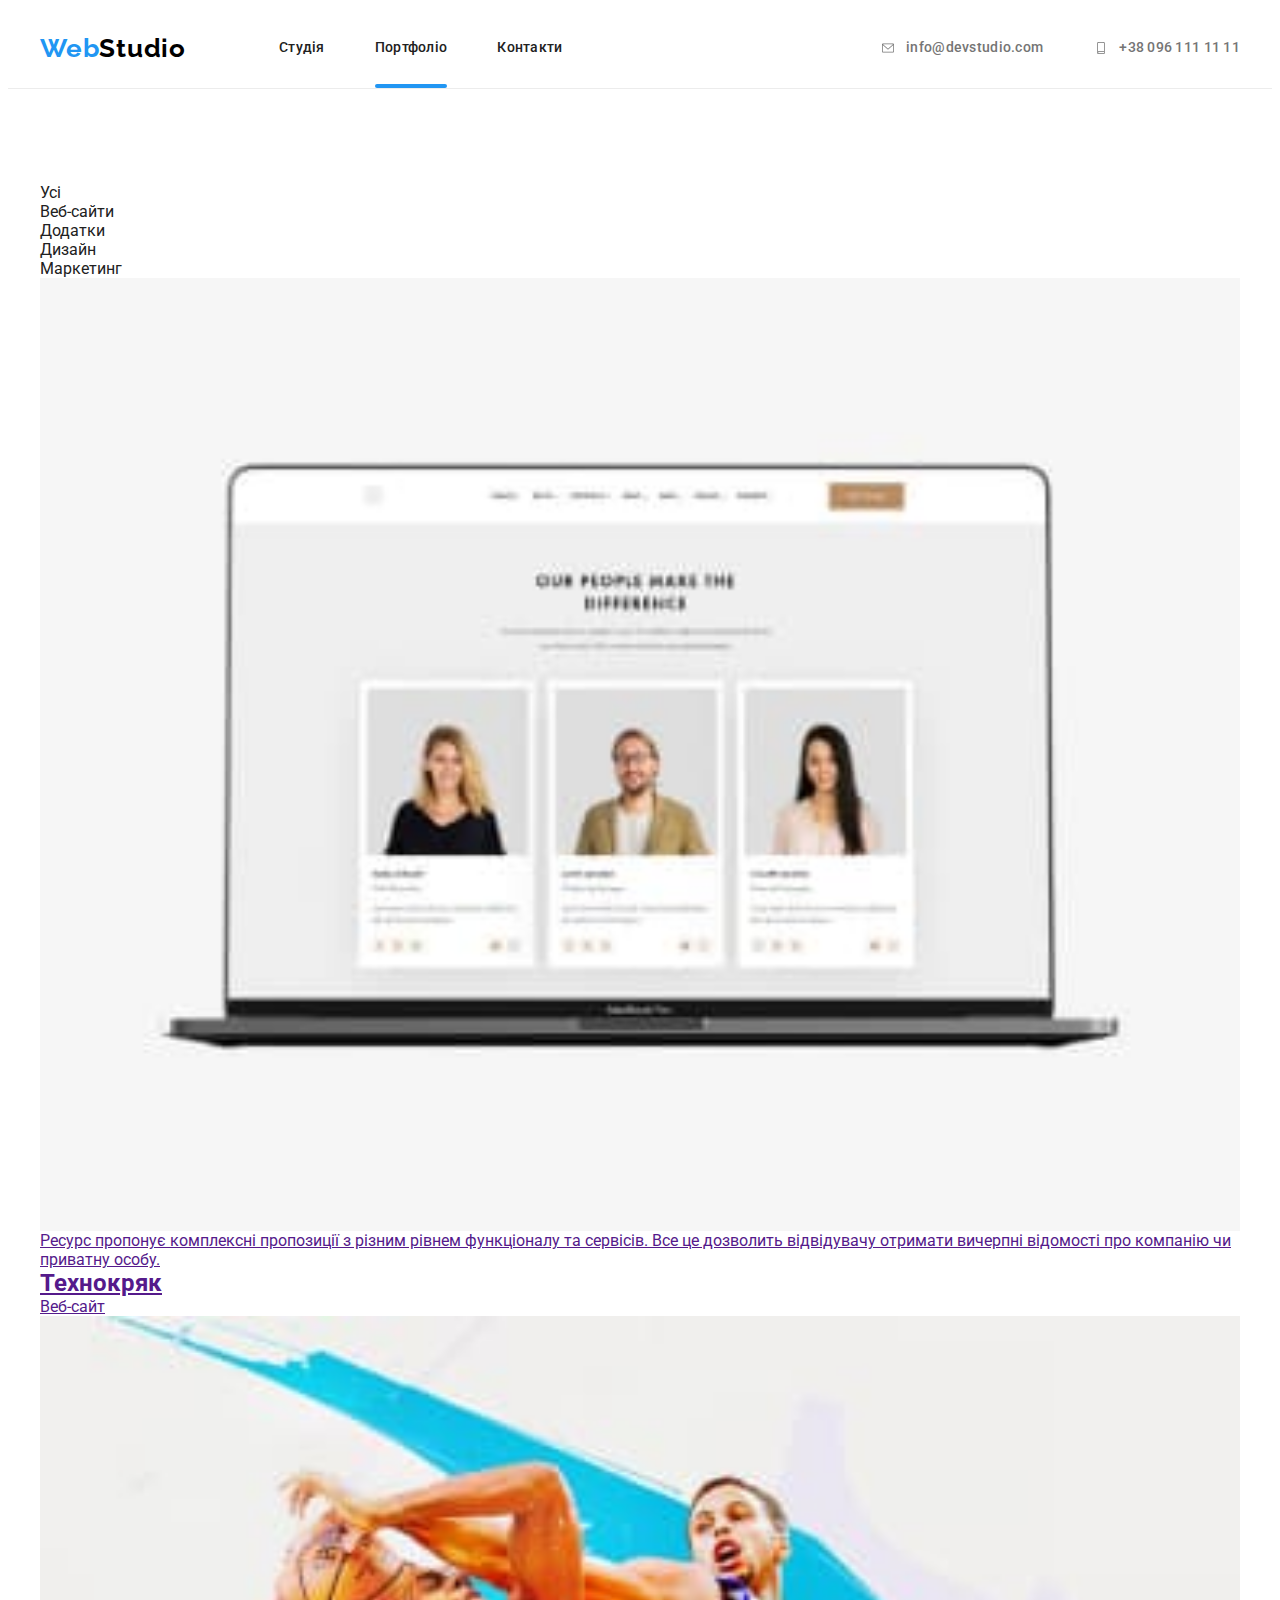
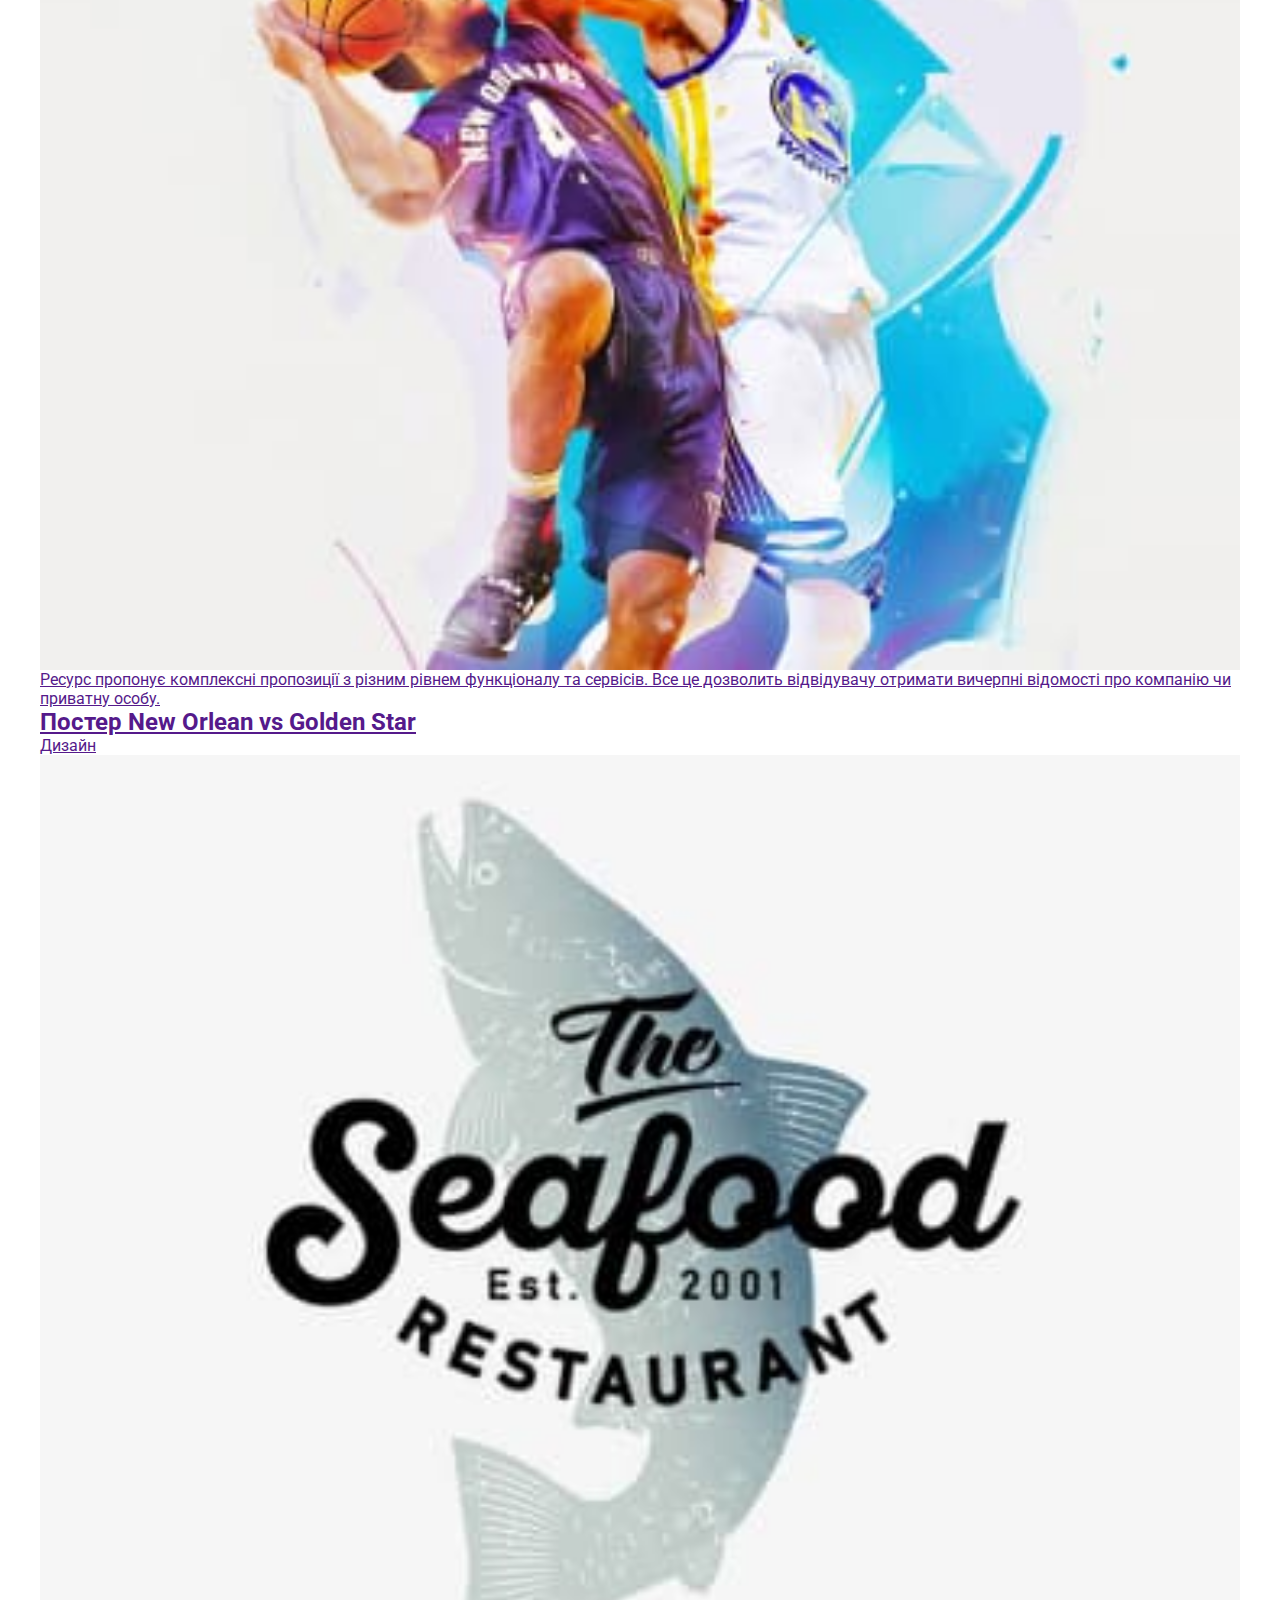
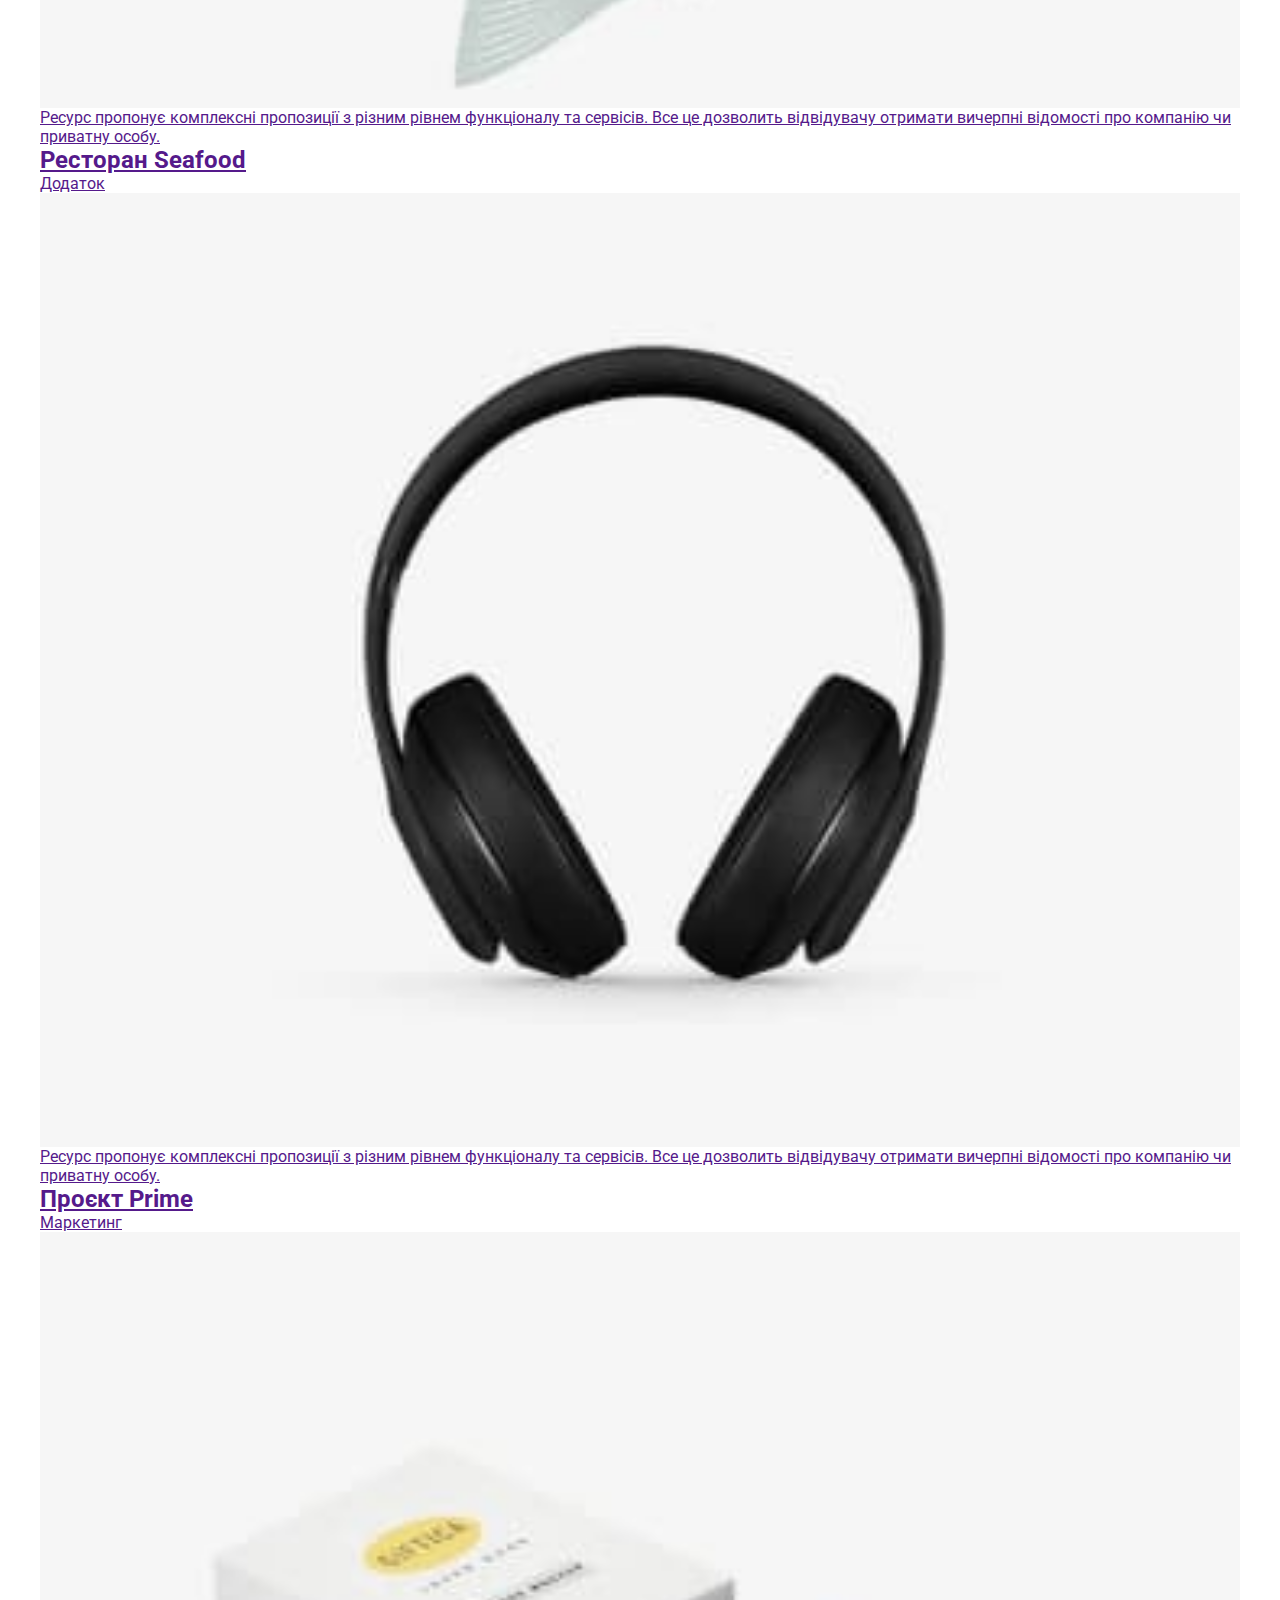
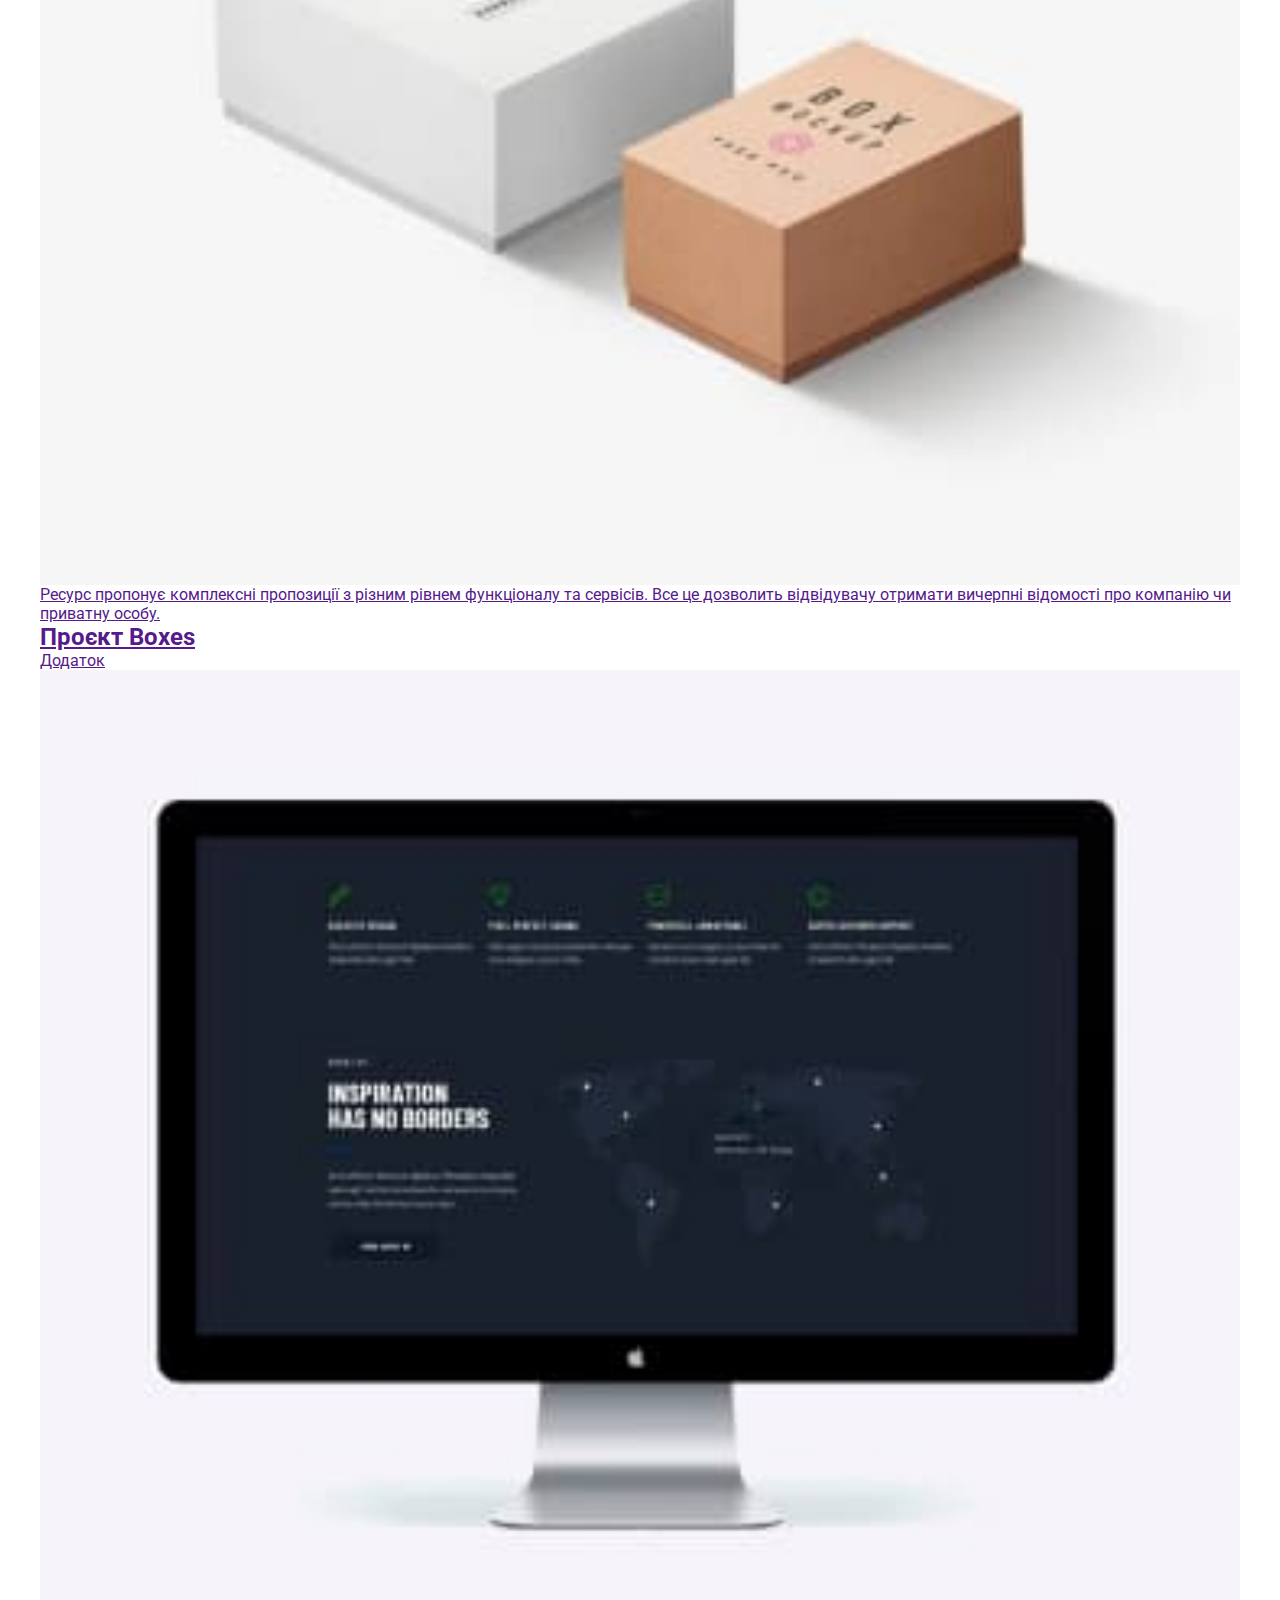
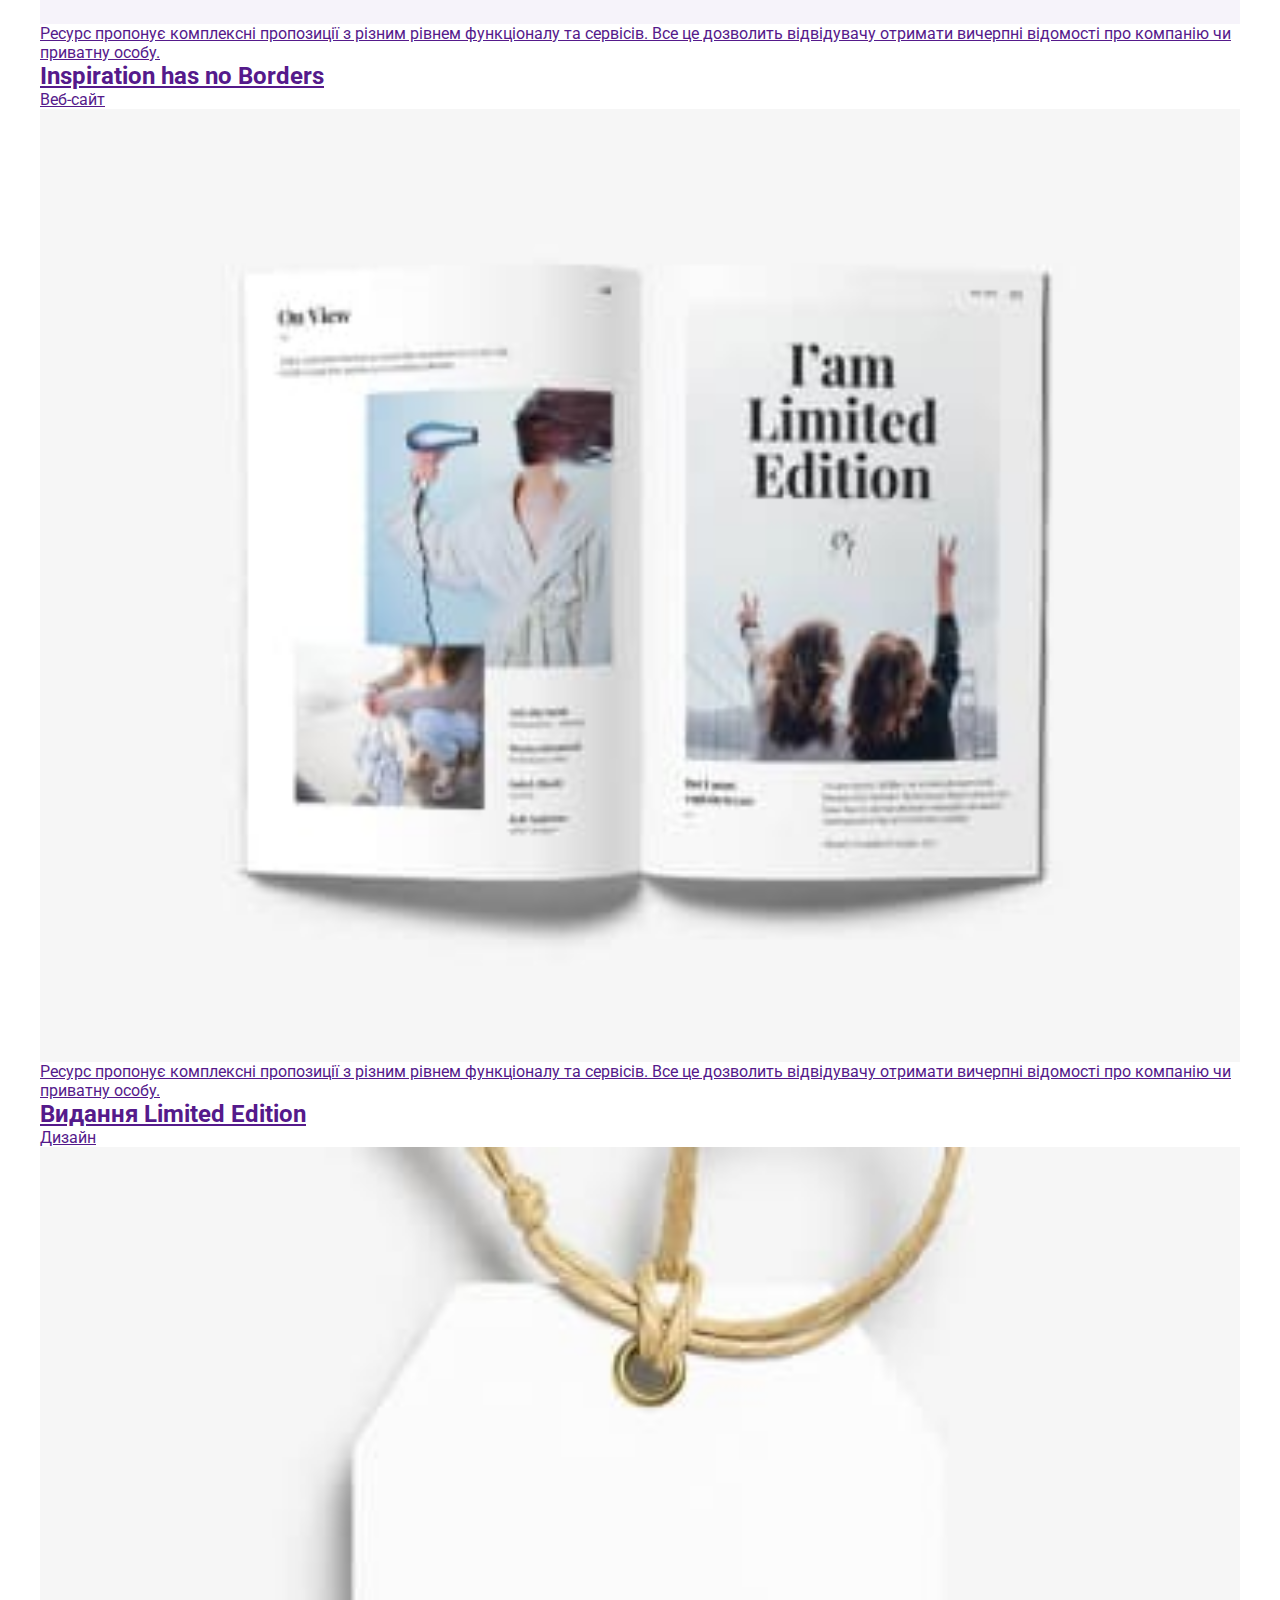
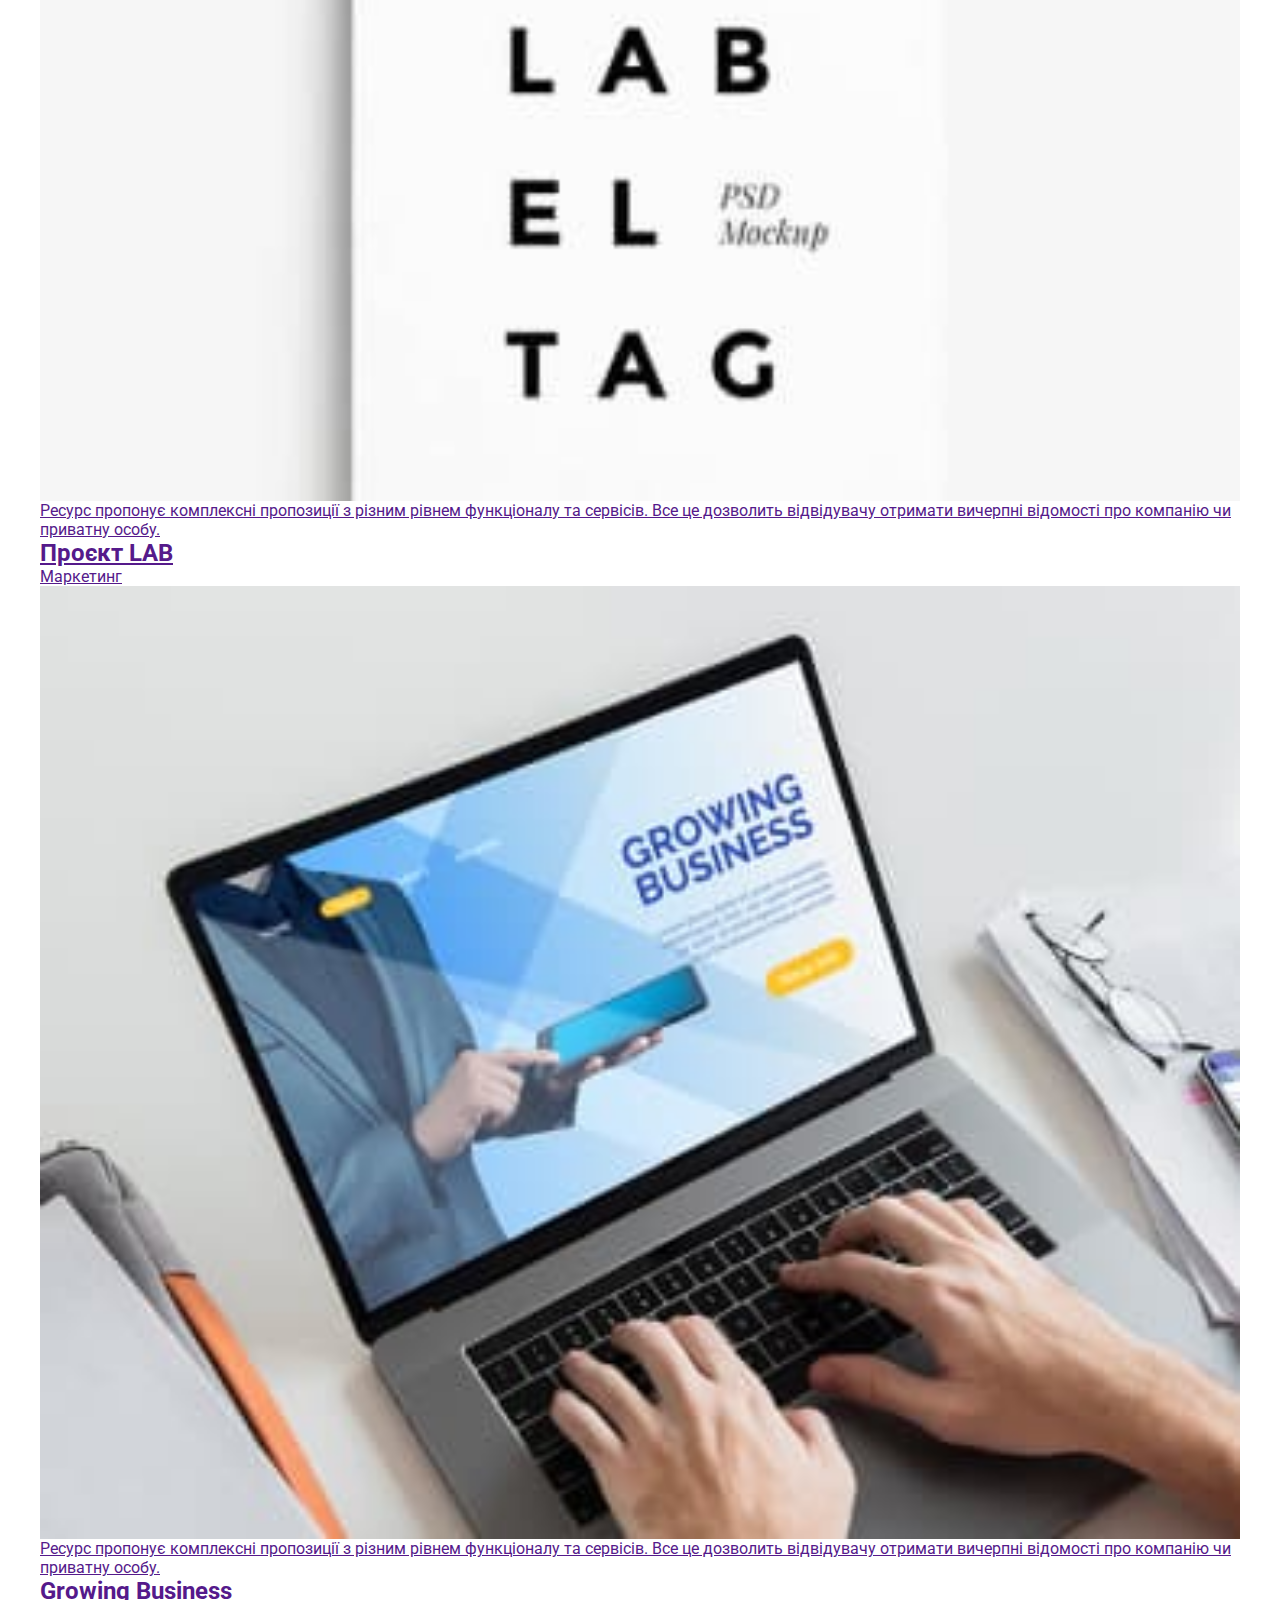
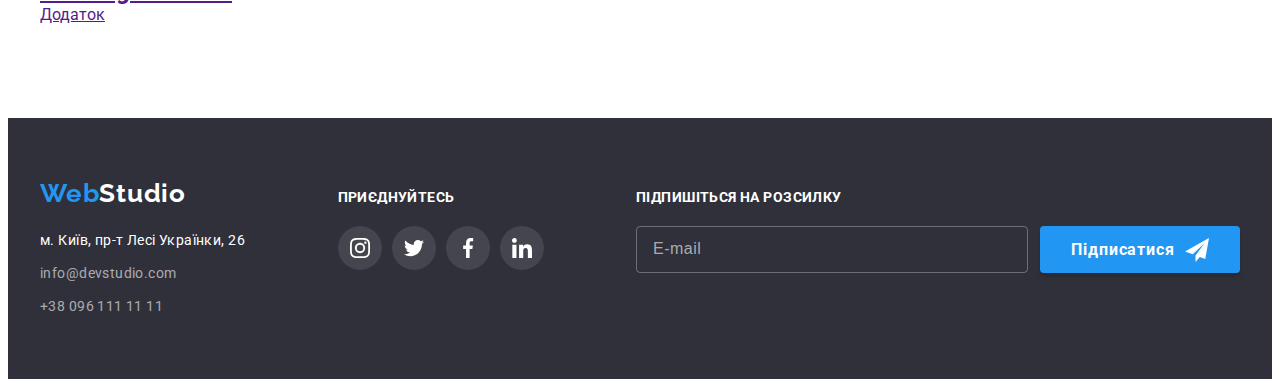
==== commit 41d2aa8d: "Added refactored for backdrop" ====
--- a/portfolio.html
+++ b/portfolio.html
@@ -309,24 +309,24 @@
     </main>
 
     <footer class="footer">
-      <div class="container container-footer">
+      <div class="container footer__container">
         <div>
-          <a class="logo footer-logo" href="./index.html" lang="en"
-            ><span class="header-logo-web">Web</span>Studio</a
+          <a class="logo footer__logo" href="./index.html" lang="en"
+            ><span class="logo__web">Web</span>Studio</a
           >
           <address class="address">
             м. Київ, пр-т Лесі Українки, 26
-            <ul class="footer-list">
-              <li class="footer-item">
+            <ul class="footer__list">
+              <li class="footer__item">
                 <a
-                  class="footer-link"
+                  class="footer__link"
                   href="mailto:info@devstudio.com"
                   lang="en"
                   >info@devstudio.com</a
                 >
               </li>
-              <li class="footer-item">
-                <a class="footer-link" href="tel:+380961111111"
+              <li class="footer__item">
+                <a class="footer__link" href="tel:+380961111111"
                   >+38 096 111 11 11</a
                 >
               </li>
@@ -334,74 +334,74 @@
           </address>
         </div>
         <div>
-          <h2 class="footer-title">приєднуйтесь</h2>
-          <ul class="social-list">
-            <li class="social-item">
+          <h2 class="footer__title">приєднуйтесь</h2>
+          <ul class="social__list">
+            <li class="social__item">
               <a
-                class="social-link footer-social-link"
+                class="social__link footer-social__link"
                 href="https://www.instagram.com/"
                 target="_blank"
                 rel="noopener noreferrer"
               >
-                <svg class="footer-social-icon" width="20" height="20">
+                <svg class="footer-social__icon" width="20" height="20">
                   <use href="./images/icons.svg#instagram"></use>
                 </svg>
               </a>
             </li>
-            <li class="social-item">
+            <li class="social__item">
               <a
-                class="social-link footer-social-link"
+                class="social__link footer-social__link"
                 href="https://twitter.com/"
                 target="_blank"
                 rel="noopener noreferrer"
               >
-                <svg class="footer-social-icon" width="20" height="20">
+                <svg class="footer-social__icon" width="20" height="20">
                   <use href="./images/icons.svg#twitter"></use>
                 </svg>
               </a>
             </li>
-            <li class="social-item">
+            <li class="social__item">
               <a
-                class="social-link footer-social-link"
+                class="social__link footer-social__link"
                 href="https://www.facebook.com/"
                 target="_blank"
                 rel="noopener noreferrer"
               >
-                <svg class="footer-social-icon" width="20" height="20">
+                <svg class="footer-social__icon" width="20" height="20">
                   <use href="./images/icons.svg#facebook"></use>
                 </svg>
               </a>
             </li>
-            <li class="social-item">
+            <li class="social__item">
               <a
-                class="social-link footer-social-link"
+                class="social__link footer-social__link"
                 href="https://www.linkedin.com/"
                 target="_blank"
                 rel="noopener noreferrer"
               >
-                <svg class="footer-social-icon" width="20" height="20">
+                <svg class="footer-social__icon" width="20" height="20">
                   <use href="./images/icons.svg#linkedin"></use>
                 </svg>
               </a>
             </li>
           </ul>
         </div>
-        <form class="footer-form">
-          <label for="subscribe-email" class="footer-title subscribe-label"
+        <form class="subscribe">
+          <label for="subscribe-email" class="footer__title subscribe__label"
             >Підпишіться на розсилку</label
           >
-          <div class="subscribe-wrap">
+          <div class="subscribe__wrap">
             <input
               type="email"
-              class="subscribe-input"
+              class="subscribe__input"
               name="subscribe-email"
               id="subscribe-email"
               placeholder="E-mail"
               required
             />
-            <button type="submit" class="subscribe-btn btn">
+            <button type="submit" class="subscribe__btn btn">
               Підписатися
-              <svg class="subscribe-icon" width="24" height="24">
+              <svg class="subscribe__icon" width="24" height="24">
                 <use href="./images/icons.svg#icon-send"></use>
               </svg>
             </button>
--- a/css/main.min.css
+++ b/css/main.min.css
@@ -1 +1 @@
-h1,h2,h3,h4,h5,h6,p{margin:0}ul{list-style:none;margin:0;padding:0}button{cursor:pointer}img{display:block;min-width:100%;height:auto}body{font-family:"Roboto",sans-serif;color:#212121}.visually-hiden{position:absolute;width:1px;height:1px;margin:-1px;border:0;padding:0;white-space:nowrap;-webkit-clip-path:inset(100%);clip-path:inset(100%);clip:rect(0 0 0 0);overflow:hidden}.container{width:1200px;padding:0 15px;margin:0 auto}.btn{font-family:inherit;border:none}.header a{text-decoration:none}.header{border-bottom:1px solid #ececec}.header__container{display:-webkit-box;display:-ms-flexbox;display:flex;-webkit-box-align:center;-ms-flex-align:center;align-items:center}.logo{font-family:"Raleway",sans-serif;font-weight:700;font-size:26px;line-height:1.19;letter-spacing:.03em;color:#000}.logo__web{color:#2196f3}.nav-site{margin-left:93px}.nav-site__list{display:-webkit-box;display:-ms-flexbox;display:flex;gap:50px}.nav-site__item{position:relative}.nav-site__link{display:block;font-weight:500;font-size:14px;line-height:1.14;letter-spacing:.02em;color:#212121;padding-top:32px;padding-bottom:32px;-webkit-transition:color 250ms cubic-bezier(0.4, 0, 0.2, 1);transition:color 250ms cubic-bezier(0.4, 0, 0.2, 1)}.nav-site__link:hover,.nav-site__link:focus{color:#2196f3}.current::after{position:absolute;content:"";height:4px;width:100%;display:block;background-color:#2196f3;border-radius:2px;left:0;bottom:0}.header-contacts__list{display:-webkit-box;display:-ms-flexbox;display:flex;margin-left:auto;gap:50px}.header-contacts__link{display:-webkit-box;display:-ms-flexbox;display:flex;-webkit-box-align:center;-ms-flex-align:center;align-items:center;font-weight:500;font-size:14px;line-height:1.14;letter-spacing:.02em;color:#757575;-webkit-transition:color 250ms cubic-bezier(0.4, 0, 0.2, 1);transition:color 250ms cubic-bezier(0.4, 0, 0.2, 1)}.header-contacts__link:hover,.header-contacts__link:focus{color:#2196f3}.header-contacts__icon{margin-right:10px;fill:currentColor}.section{padding-top:94px;padding-bottom:94px}.section__title{font-size:36px;line-height:1.17;text-align:center;letter-spacing:.03em;color:#212121;margin-bottom:50px}.hero{max-width:1600px;background-image:-webkit-gradient(linear, left top, left bottom, from(rgba(47, 48, 58, 0.4)), to(rgba(47, 48, 58, 0.4))),url(../images/hero-background.jpg);background-image:linear-gradient(rgba(47, 48, 58, 0.4), rgba(47, 48, 58, 0.4)),url(../images/hero-background.jpg);background-color:#c4c4c4;background-repeat:no-repeat;background-size:cover;margin:0 auto}.hero__container{padding-top:200px;padding-bottom:200px;text-align:center}.hero__title{font-weight:900;font-size:44px;line-height:1.36;letter-spacing:.06em;text-transform:uppercase;color:#fff;margin-bottom:30px}.animate__zoomIn{-webkit-animation-duration:2000ms;animation-duration:2000ms}.hero__btn{min-width:216px;font-weight:700;font-size:16px;line-height:1.88;letter-spacing:.06em;background-color:#2196f3;color:#fff;-webkit-box-shadow:0px 4px 4px rgba(0,0,0,.15);box-shadow:0px 4px 4px rgba(0,0,0,.15);border-radius:4px;padding:10px 32px;-webkit-transition:background-color 250ms cubic-bezier(0.4, 0, 0.2, 1);transition:background-color 250ms cubic-bezier(0.4, 0, 0.2, 1)}.hero__btn:hover,.hero__btn:focus{background-color:#188ce8}.features__list{display:-webkit-box;display:-ms-flexbox;display:flex;gap:30px}.features__item{-ms-flex-preferred-size:calc((100% - 90px)/4);flex-basis:calc((100% - 90px)/4)}.features__icon{background-color:#f5f4fa;height:120px;border-radius:4px;margin-bottom:30px;display:-webkit-box;display:-ms-flexbox;display:flex;-webkit-box-pack:center;-ms-flex-pack:center;justify-content:center;-webkit-box-align:center;-ms-flex-align:center;align-items:center}.features__title{font-size:14px;line-height:1.14;letter-spacing:.03em;text-transform:uppercase;color:#212121;margin-bottom:10px}.features__text{font-size:14px;line-height:1.71;letter-spacing:.03em;color:#757575}.works{padding-top:0}.works__list{display:-webkit-box;display:-ms-flexbox;display:flex;gap:30px}.works__item{position:relative;-ms-flex-preferred-size:calc((100% - 60px)/3);flex-basis:calc((100% - 60px)/3)}.works__top-text{position:absolute;left:0;bottom:0;width:100%;font-weight:700;font-size:14px;line-height:1.14;letter-spacing:.03em;text-transform:uppercase;color:#fff;background-color:rgba(47,48,58,.8);height:70px;display:-webkit-box;display:-ms-flexbox;display:flex;-webkit-box-align:center;-ms-flex-align:center;align-items:center;-webkit-box-pack:center;-ms-flex-pack:center;justify-content:center}.team{background-color:#f5f4fa;text-align:center}.team a{text-decoration:none}.team__list{display:-webkit-box;display:-ms-flexbox;display:flex;gap:30px}.team__card{width:calc((100% - 90px)/4);background-color:#fff;-webkit-box-shadow:0px 1px 3px rgba(0,0,0,.12),0px 1px 1px rgba(0,0,0,.14),0px 2px 1px rgba(0,0,0,.2);box-shadow:0px 1px 3px rgba(0,0,0,.12),0px 1px 1px rgba(0,0,0,.14),0px 2px 1px rgba(0,0,0,.2);border-radius:0px 0px 4px 4px}.card__bottom{padding-top:30px;padding-bottom:30px}.card__title{font-weight:500;font-size:16px;line-height:1.19;text-align:center;letter-spacing:.03em;color:#212121;margin-bottom:10px}.card__text{font-size:16px;line-height:1.19;text-align:center;letter-spacing:.03em;color:#757575;margin-bottom:16px}.social__list{display:-webkit-box;display:-ms-flexbox;display:flex;gap:10px;-webkit-box-pack:center;-ms-flex-pack:center;justify-content:center}.social__item{width:44px;height:44px}.social__link{width:100%;height:100%;background-color:#fff;border-radius:50%;display:-webkit-box;display:-ms-flexbox;display:flex;-webkit-box-align:center;-ms-flex-align:center;align-items:center;-webkit-box-pack:center;-ms-flex-pack:center;justify-content:center;-webkit-transition:background-color 250ms cubic-bezier(0.4, 0, 0.2, 1);transition:background-color 250ms cubic-bezier(0.4, 0, 0.2, 1)}.social__link .social__icon{fill:#afb1b8;-webkit-transition:fill 250ms cubic-bezier(0.4, 0, 0.2, 1);transition:fill 250ms cubic-bezier(0.4, 0, 0.2, 1)}.social__link:hover,.social__link:focus{background-color:#2196f3}.social__link:hover .social__icon,.social__link:focus .social__icon{fill:#fff}.clients__list{display:-webkit-box;display:-ms-flexbox;display:flex;gap:30px;-webkit-box-pack:center;-ms-flex-pack:center;justify-content:center}.clients__item{--n: 6;width:calc((100% - (var(--n) - 1)*30px)/var(--n));height:92px}.clients__link{width:100%;height:100%;display:-webkit-box;display:-ms-flexbox;display:flex;-webkit-box-pack:center;-ms-flex-pack:center;justify-content:center;-webkit-box-align:center;-ms-flex-align:center;align-items:center;border:1px solid;border-color:#afb1b8;border-radius:4px;-webkit-transition:border-color 250ms cubic-bezier(0.4, 0, 0.2, 1);transition:border-color 250ms cubic-bezier(0.4, 0, 0.2, 1)}.clients__link .clients__icon{width:100%;height:100%;fill:#afb1b8;-webkit-transition:fill 250ms cubic-bezier(0.4, 0, 0.2, 1);transition:fill 250ms cubic-bezier(0.4, 0, 0.2, 1)}.clients__link:hover,.clients__link:focus{border-color:#2196f3}.clients__link:hover .clients-icon,.clients__link:focus .clients-icon{fill:#2196f3}.footer{background-color:var(--background-color-dark);padding-top:60px;padding-bottom:60px}.footer a{text-decoration:none}.footer__container{display:-webkit-box;display:-ms-flexbox;display:flex;-webkit-box-pack:justify;-ms-flex-pack:justify;justify-content:space-between;-webkit-box-align:baseline;-ms-flex-align:baseline;align-items:baseline}.footer__logo{color:var(--footer-logo-color)}.address{font-style:normal;font-weight:400;font-size:14px;line-height:1.71;letter-spacing:.03em;color:var(--color-white);margin-top:20px}.footer-list{margin-top:9px}.footer-item:not(:first-child){margin-top:9px}.footer-link{color:var(--color-footer-link);-webkit-transition:color 250ms var(--tra-cubic);transition:color 250ms var(--tra-cubic)}.footer-link:hover,.footer-link:focus{color:var(--color-blue)}.footer-title{font-size:14px;line-height:1.14;letter-spacing:.03em;text-transform:uppercase;color:var(--footer-logo-color);margin-bottom:20px}.footer-social__link{background-color:rgba(255,255,255,.1)}.footer-social__icon{fill:var(--hover-icon-color)}.subscribe{display:-webkit-box;display:-ms-flexbox;display:flex;-webkit-box-orient:vertical;-webkit-box-direction:normal;-ms-flex-direction:column;flex-direction:column}.subscribe-label{font-weight:700}.subscribe-wrap{display:-webkit-box;display:-ms-flexbox;display:flex;gap:12px}.subscribe-input{min-width:358px;background-color:rgba(0,0,0,0);border:1px solid rgba(255,255,255,.3);border-radius:4px;padding:15px 16px;color:var(--color-white)}.subscribe-input::-webkit-input-placeholder{font-weight:400;font-size:16px;line-height:1.25;display:-webkit-box;display:flex;-webkit-box-align:center;align-items:center;letter-spacing:.03em;color:rgba(255,255,255,.6)}.subscribe-input::-moz-placeholder{font-weight:400;font-size:16px;line-height:1.25;display:flex;align-items:center;letter-spacing:.03em;color:rgba(255,255,255,.6)}.subscribe-input:-ms-input-placeholder{font-weight:400;font-size:16px;line-height:1.25;display:-ms-flexbox;display:flex;-ms-flex-align:center;align-items:center;letter-spacing:.03em;color:rgba(255,255,255,.6)}.subscribe-input::-ms-input-placeholder{font-weight:400;font-size:16px;line-height:1.25;display:-ms-flexbox;display:flex;-ms-flex-align:center;align-items:center;letter-spacing:.03em;color:rgba(255,255,255,.6)}.subscribe-input::placeholder{font-weight:400;font-size:16px;line-height:1.25;display:-webkit-box;display:-ms-flexbox;display:flex;-webkit-box-align:center;-ms-flex-align:center;align-items:center;letter-spacing:.03em;color:rgba(255,255,255,.6)}.subscribe-input:hover,.subscribe-input:focus{border-color:var(--color-blue);outline:rgba(0,0,0,0)}.subscribe-btn{min-width:200px;font-weight:700;font-size:16px;line-height:1.88;letter-spacing:.06em;background-color:var(--color-blue);color:var(--first-btn-color);-webkit-box-shadow:0px 4px 4px rgba(0,0,0,.15);box-shadow:0px 4px 4px rgba(0,0,0,.15);border-radius:4px;display:-webkit-box;display:-ms-flexbox;display:flex;-webkit-box-align:center;-ms-flex-align:center;align-items:center;-webkit-box-pack:center;-ms-flex-pack:center;justify-content:center;gap:10px;-webkit-transition:background-color 250ms var(--tra-cubic);transition:background-color 250ms var(--tra-cubic)}.subscribe-icon{fill:var(--first-btn-color)}.subscribe-btn:hover,.subscribe-btn:focus{background-color:var(--color-blue-dark)}/*# sourceMappingURL=main.min.css.map */+h1,h2,h3,h4,h5,h6,p{margin:0}ul{list-style:none;margin:0;padding:0}button{cursor:pointer}img{display:block;min-width:100%;height:auto}body{font-family:"Roboto",sans-serif;color:#212121}.visually-hiden{position:absolute;width:1px;height:1px;margin:-1px;border:0;padding:0;white-space:nowrap;-webkit-clip-path:inset(100%);clip-path:inset(100%);clip:rect(0 0 0 0);overflow:hidden}.container{width:1200px;padding:0 15px;margin:0 auto}.btn{font-family:inherit;border:none}.header a{text-decoration:none}.header{border-bottom:1px solid #ececec}.header__container{display:-webkit-box;display:-ms-flexbox;display:flex;-webkit-box-align:center;-ms-flex-align:center;align-items:center}.logo{font-family:"Raleway",sans-serif;font-weight:700;font-size:26px;line-height:1.19;letter-spacing:.03em;color:#000}.logo__web{color:#2196f3}.nav-site{margin-left:93px}.nav-site__list{display:-webkit-box;display:-ms-flexbox;display:flex;gap:50px}.nav-site__item{position:relative}.nav-site__link{display:block;font-weight:500;font-size:14px;line-height:1.14;letter-spacing:.02em;color:#212121;padding-top:32px;padding-bottom:32px;-webkit-transition:color 250ms cubic-bezier(0.4, 0, 0.2, 1);transition:color 250ms cubic-bezier(0.4, 0, 0.2, 1)}.nav-site__link:hover,.nav-site__link:focus{color:#2196f3}.current::after{position:absolute;content:"";height:4px;width:100%;display:block;background-color:#2196f3;border-radius:2px;left:0;bottom:0}.header-contacts__list{display:-webkit-box;display:-ms-flexbox;display:flex;margin-left:auto;gap:50px}.header-contacts__link{display:-webkit-box;display:-ms-flexbox;display:flex;-webkit-box-align:center;-ms-flex-align:center;align-items:center;font-weight:500;font-size:14px;line-height:1.14;letter-spacing:.02em;color:#757575;-webkit-transition:color 250ms cubic-bezier(0.4, 0, 0.2, 1);transition:color 250ms cubic-bezier(0.4, 0, 0.2, 1)}.header-contacts__link:hover,.header-contacts__link:focus{color:#2196f3}.header-contacts__icon{margin-right:10px;fill:currentColor}.section{padding-top:94px;padding-bottom:94px}.section__title{font-size:36px;line-height:1.17;text-align:center;letter-spacing:.03em;color:#212121;margin-bottom:50px}.hero{max-width:1600px;background-image:-webkit-gradient(linear, left top, left bottom, from(rgba(47, 48, 58, 0.4)), to(rgba(47, 48, 58, 0.4))),url(../images/hero-background.jpg);background-image:linear-gradient(rgba(47, 48, 58, 0.4), rgba(47, 48, 58, 0.4)),url(../images/hero-background.jpg);background-color:#c4c4c4;background-repeat:no-repeat;background-size:cover;margin:0 auto}.hero__container{padding-top:200px;padding-bottom:200px;text-align:center}.hero__title{font-weight:900;font-size:44px;line-height:1.36;letter-spacing:.06em;text-transform:uppercase;color:#fff;margin-bottom:30px}.animate__zoomIn{-webkit-animation-duration:2000ms;animation-duration:2000ms}.hero__btn{min-width:216px;font-weight:700;font-size:16px;line-height:1.88;letter-spacing:.06em;background-color:#2196f3;color:#fff;-webkit-box-shadow:0px 4px 4px rgba(0,0,0,.15);box-shadow:0px 4px 4px rgba(0,0,0,.15);border-radius:4px;padding:10px 32px;-webkit-transition:background-color 250ms cubic-bezier(0.4, 0, 0.2, 1);transition:background-color 250ms cubic-bezier(0.4, 0, 0.2, 1)}.hero__btn:hover,.hero__btn:focus{background-color:#188ce8}.features__list{display:-webkit-box;display:-ms-flexbox;display:flex;gap:30px}.features__item{-ms-flex-preferred-size:calc((100% - 90px)/4);flex-basis:calc((100% - 90px)/4)}.features__icon{background-color:#f5f4fa;height:120px;border-radius:4px;margin-bottom:30px;display:-webkit-box;display:-ms-flexbox;display:flex;-webkit-box-pack:center;-ms-flex-pack:center;justify-content:center;-webkit-box-align:center;-ms-flex-align:center;align-items:center}.features__title{font-size:14px;line-height:1.14;letter-spacing:.03em;text-transform:uppercase;color:#212121;margin-bottom:10px}.features__text{font-size:14px;line-height:1.71;letter-spacing:.03em;color:#757575}.works{padding-top:0}.works__list{display:-webkit-box;display:-ms-flexbox;display:flex;gap:30px}.works__item{position:relative;-ms-flex-preferred-size:calc((100% - 60px)/3);flex-basis:calc((100% - 60px)/3)}.works__top-text{position:absolute;left:0;bottom:0;width:100%;font-weight:700;font-size:14px;line-height:1.14;letter-spacing:.03em;text-transform:uppercase;color:#fff;background-color:rgba(47,48,58,.8);height:70px;display:-webkit-box;display:-ms-flexbox;display:flex;-webkit-box-align:center;-ms-flex-align:center;align-items:center;-webkit-box-pack:center;-ms-flex-pack:center;justify-content:center}.team{background-color:#f5f4fa;text-align:center}.team a{text-decoration:none}.team__list{display:-webkit-box;display:-ms-flexbox;display:flex;gap:30px}.team__card{width:calc((100% - 90px)/4);background-color:#fff;-webkit-box-shadow:0px 1px 3px rgba(0,0,0,.12),0px 1px 1px rgba(0,0,0,.14),0px 2px 1px rgba(0,0,0,.2);box-shadow:0px 1px 3px rgba(0,0,0,.12),0px 1px 1px rgba(0,0,0,.14),0px 2px 1px rgba(0,0,0,.2);border-radius:0px 0px 4px 4px}.card__bottom{padding-top:30px;padding-bottom:30px}.card__title{font-weight:500;font-size:16px;line-height:1.19;text-align:center;letter-spacing:.03em;color:#212121;margin-bottom:10px}.card__text{font-size:16px;line-height:1.19;text-align:center;letter-spacing:.03em;color:#757575;margin-bottom:16px}.social__list{display:-webkit-box;display:-ms-flexbox;display:flex;gap:10px;-webkit-box-pack:center;-ms-flex-pack:center;justify-content:center}.social__item{width:44px;height:44px}.social__link{width:100%;height:100%;background-color:#fff;border-radius:50%;display:-webkit-box;display:-ms-flexbox;display:flex;-webkit-box-align:center;-ms-flex-align:center;align-items:center;-webkit-box-pack:center;-ms-flex-pack:center;justify-content:center;-webkit-transition:background-color 250ms cubic-bezier(0.4, 0, 0.2, 1);transition:background-color 250ms cubic-bezier(0.4, 0, 0.2, 1)}.social__link .social__icon{fill:#afb1b8;-webkit-transition:fill 250ms cubic-bezier(0.4, 0, 0.2, 1);transition:fill 250ms cubic-bezier(0.4, 0, 0.2, 1)}.social__link:hover,.social__link:focus{background-color:#2196f3}.social__link:hover .social__icon,.social__link:focus .social__icon{fill:#fff}.clients__list{display:-webkit-box;display:-ms-flexbox;display:flex;gap:30px;-webkit-box-pack:center;-ms-flex-pack:center;justify-content:center}.clients__item{--n: 6;width:calc((100% - (var(--n) - 1)*30px)/var(--n));height:92px}.clients__link{width:100%;height:100%;display:-webkit-box;display:-ms-flexbox;display:flex;-webkit-box-pack:center;-ms-flex-pack:center;justify-content:center;-webkit-box-align:center;-ms-flex-align:center;align-items:center;border:1px solid;border-color:#afb1b8;border-radius:4px;-webkit-transition:border-color 250ms cubic-bezier(0.4, 0, 0.2, 1);transition:border-color 250ms cubic-bezier(0.4, 0, 0.2, 1)}.clients__link .clients__icon{width:100%;height:100%;fill:#afb1b8;-webkit-transition:fill 250ms cubic-bezier(0.4, 0, 0.2, 1);transition:fill 250ms cubic-bezier(0.4, 0, 0.2, 1)}.clients__link:hover,.clients__link:focus{border-color:#2196f3}.clients__link:hover .clients-icon,.clients__link:focus .clients-icon{fill:#2196f3}.footer{background-color:#2f303a;padding-top:60px;padding-bottom:60px}.footer a{text-decoration:none}.footer__container{display:-webkit-box;display:-ms-flexbox;display:flex;-webkit-box-pack:justify;-ms-flex-pack:justify;justify-content:space-between;-webkit-box-align:baseline;-ms-flex-align:baseline;align-items:baseline}.footer__logo{color:#fff}.address{font-style:normal;font-weight:400;font-size:14px;line-height:1.71;letter-spacing:.03em;color:#fff;margin-top:20px}.footer__list{margin-top:9px}.footer__item:not(:first-child){margin-top:9px}.footer__link{color:rgba(255,255,255,.6);-webkit-transition:color 250ms cubic-bezier(0.4, 0, 0.2, 1);transition:color 250ms cubic-bezier(0.4, 0, 0.2, 1)}.footer__link:hover,.footer__link:focus{color:#2196f3}.footer__title{font-size:14px;line-height:1.14;letter-spacing:.03em;text-transform:uppercase;color:#fff;margin-bottom:20px}.footer-social__link{background-color:rgba(255,255,255,.1)}.footer-social__icon{fill:#fff}.subscribe{display:-webkit-box;display:-ms-flexbox;display:flex;-webkit-box-orient:vertical;-webkit-box-direction:normal;-ms-flex-direction:column;flex-direction:column}.subscribe__label{font-weight:700}.subscribe__wrap{display:-webkit-box;display:-ms-flexbox;display:flex;gap:12px}.subscribe__input{min-width:358px;background-color:rgba(0,0,0,0);border:1px solid rgba(255,255,255,.3);border-radius:4px;padding:15px 16px;color:#fff}.subscribe__input::-webkit-input-placeholder{font-weight:400;font-size:16px;line-height:1.25;display:-webkit-box;display:flex;-webkit-box-align:center;align-items:center;letter-spacing:.03em;color:rgba(255,255,255,.6)}.subscribe__input::-moz-placeholder{font-weight:400;font-size:16px;line-height:1.25;display:flex;align-items:center;letter-spacing:.03em;color:rgba(255,255,255,.6)}.subscribe__input:-ms-input-placeholder{font-weight:400;font-size:16px;line-height:1.25;display:-ms-flexbox;display:flex;-ms-flex-align:center;align-items:center;letter-spacing:.03em;color:rgba(255,255,255,.6)}.subscribe__input::-ms-input-placeholder{font-weight:400;font-size:16px;line-height:1.25;display:-ms-flexbox;display:flex;-ms-flex-align:center;align-items:center;letter-spacing:.03em;color:rgba(255,255,255,.6)}.subscribe__input::placeholder{font-weight:400;font-size:16px;line-height:1.25;display:-webkit-box;display:-ms-flexbox;display:flex;-webkit-box-align:center;-ms-flex-align:center;align-items:center;letter-spacing:.03em;color:rgba(255,255,255,.6)}.subscribe__input:hover,.subscribe__input:focus{border-color:#2196f3;outline:rgba(0,0,0,0)}.subscribe__btn{min-width:200px;font-weight:700;font-size:16px;line-height:1.88;letter-spacing:.06em;background-color:#2196f3;color:#fff;-webkit-box-shadow:0px 4px 4px rgba(0,0,0,.15);box-shadow:0px 4px 4px rgba(0,0,0,.15);border-radius:4px;display:-webkit-box;display:-ms-flexbox;display:flex;-webkit-box-align:center;-ms-flex-align:center;align-items:center;-webkit-box-pack:center;-ms-flex-pack:center;justify-content:center;gap:10px;-webkit-transition:background-color 250ms cubic-bezier(0.4, 0, 0.2, 1);transition:background-color 250ms cubic-bezier(0.4, 0, 0.2, 1)}.subscribe__btn:hover,.subscribe__btn:focus{background-color:#188ce8}.subscribe__icon{fill:#fff}.backdrop{position:fixed;top:0;left:0;width:100vw;height:100vh;background-color:rgba(0,0,0,.2);-webkit-transition:opacity 250ms cubic-bezier(0.4, 0, 0.2, 1),visibility 250ms cubic-bezier(0.4, 0, 0.2, 1);transition:opacity 250ms cubic-bezier(0.4, 0, 0.2, 1),visibility 250ms cubic-bezier(0.4, 0, 0.2, 1)}.modal{position:absolute;top:50%;left:50%;width:528px;min-height:581px;padding:40px;background-color:#fff;-webkit-box-shadow:0px 1px 3px rgba(0,0,0,.12),0px 1px 1px rgba(0,0,0,.14),0px 2px 1px rgba(0,0,0,.2);box-shadow:0px 1px 3px rgba(0,0,0,.12),0px 1px 1px rgba(0,0,0,.14),0px 2px 1px rgba(0,0,0,.2);border-radius:4px;-webkit-transform:translate(-50%, -50%) scale(1);transform:translate(-50%, -50%) scale(1);opacity:1;-webkit-transition:opacity 600ms cubic-bezier(0.4, 0, 0.2, 1),-webkit-transform 600ms cubic-bezier(0.4, 0, 0.2, 1);transition:opacity 600ms cubic-bezier(0.4, 0, 0.2, 1),-webkit-transform 600ms cubic-bezier(0.4, 0, 0.2, 1);transition:transform 600ms cubic-bezier(0.4, 0, 0.2, 1),opacity 600ms cubic-bezier(0.4, 0, 0.2, 1);transition:transform 600ms cubic-bezier(0.4, 0, 0.2, 1),opacity 600ms cubic-bezier(0.4, 0, 0.2, 1),-webkit-transform 600ms cubic-bezier(0.4, 0, 0.2, 1)}.modal__title{font-weight:700;font-size:20px;line-height:1.15;text-align:center;letter-spacing:.03em;color:#212121;margin-bottom:12px}.modal__field{margin-bottom:10px}.input__label{font-weight:400;font-size:12px;line-height:1.17;letter-spacing:.01em;color:#757575;margin-bottom:4px;display:block}.input__wrappper{position:relative}.modal__input{width:100%;height:40px;border:1px solid rgba(33,33,33,.2);outline:rgba(0,0,0,0);border-radius:4px;background-color:rgba(0,0,0,0);padding:0;padding-left:30px;-webkit-transition:border-color 250ms cubic-bezier(0.4, 0, 0.2, 1);transition:border-color 250ms cubic-bezier(0.4, 0, 0.2, 1)}.modal__input:focus{border-color:#2196f3}.modal__icon{position:absolute;left:12px;top:50%;-webkit-transform:translateY(-50%);transform:translateY(-50%);fill:#212121;-webkit-transition:fill 250ms cubic-bezier(0.4, 0, 0.2, 1);transition:fill 250ms cubic-bezier(0.4, 0, 0.2, 1)}.modal-input:focus+.modal-icon{fill:#2196f3}.comment__field{margin-bottom:20px}.modal__comment{width:100%;height:120px;padding:12px 16px;border:1px solid rgba(33,33,33,.2);border-radius:4px;outline:rgba(0,0,0,0);resize:none;-webkit-transition:border-color 250ms cubic-bezier(0.4, 0, 0.2, 1);transition:border-color 250ms cubic-bezier(0.4, 0, 0.2, 1)}.modal__comment::-webkit-input-placeholder{font-weight:400;font-size:12px;line-height:1.17;letter-spacing:.01em;color:rgba(117,117,117,.5)}.modal__comment::-moz-placeholder{font-weight:400;font-size:12px;line-height:1.17;letter-spacing:.01em;color:rgba(117,117,117,.5)}.modal__comment:-ms-input-placeholder{font-weight:400;font-size:12px;line-height:1.17;letter-spacing:.01em;color:rgba(117,117,117,.5)}.modal__comment::-ms-input-placeholder{font-weight:400;font-size:12px;line-height:1.17;letter-spacing:.01em;color:rgba(117,117,117,.5)}.modal__comment::placeholder{font-weight:400;font-size:12px;line-height:1.17;letter-spacing:.01em;color:rgba(117,117,117,.5)}.modal__comment:focus{border-color:#2196f3}.backdrop.is-hidden .modal{-webkit-transform:translate(-50%, -50%) scale(1.2);transform:translate(-50%, -50%) scale(1.2);opacity:0}.modal-close{position:absolute;right:8px;top:8px;width:30px;height:30px;border:1px solid rgba(0,0,0,.1);border-radius:50%;padding:0;display:-webkit-box;display:-ms-flexbox;display:flex;-webkit-box-align:center;-ms-flex-align:center;align-items:center;-webkit-box-pack:center;-ms-flex-pack:center;justify-content:center;background-color:rgba(0,0,0,0);outline:rgba(0,0,0,0)}.modal-close .modal-close__icon{fill:#000;-webkit-transition:fill 250ms cubic-bezier(0.4, 0, 0.2, 1);transition:fill 250ms cubic-bezier(0.4, 0, 0.2, 1)}.modal-close:hover .modal-close .modal-close__icon,.modal-close:focus .modal-close .modal-close__icon{fill:#2196f3}.modal__check-field{width:100%;display:-webkit-box;display:-ms-flexbox;display:flex;-webkit-box-pack:center;-ms-flex-pack:center;justify-content:center;-webkit-box-align:center;-ms-flex-align:center;align-items:center;margin-bottom:30px}.check__text{font-weight:400;font-size:14px;line-height:1.71;letter-spacing:.03em;color:#757575;display:-webkit-box;display:-ms-flexbox;display:flex;-webkit-box-align:center;-ms-flex-align:center;align-items:center}.check__text span{width:16px;height:15px;border:2px solid #212121;border-radius:2px;margin-right:8px;display:-webkit-box;display:-ms-flexbox;display:flex;-webkit-box-pack:center;-ms-flex-pack:center;justify-content:center;-webkit-box-align:center;-ms-flex-align:center;align-items:center;fill:rgba(0,0,0,0)}.modal__check:checked+.check-text span{background-color:#2196f3;border:none;fill:#fff}.modal-check:focus+.check-text span{border-color:#2196f3}.check__link{color:#2196f3}.modal__btn{min-width:200px;font-weight:700;font-size:16px;line-height:1.88;letter-spacing:.06em;background-color:#2196f3;color:#fff;-webkit-box-shadow:0px 4px 4px rgba(0,0,0,.15);box-shadow:0px 4px 4px rgba(0,0,0,.15);border-radius:4px;padding:10px 52px;margin:0 auto;display:block;-webkit-transition:background-color 250ms cubic-bezier(0.4, 0, 0.2, 1);transition:background-color 250ms cubic-bezier(0.4, 0, 0.2, 1)}.modal__btn:hover,.modal__btn:focus{background-color:#188ce8}.is-hidden{opacity:0;visibility:hidden;pointer-events:none}/*# sourceMappingURL=main.min.css.map */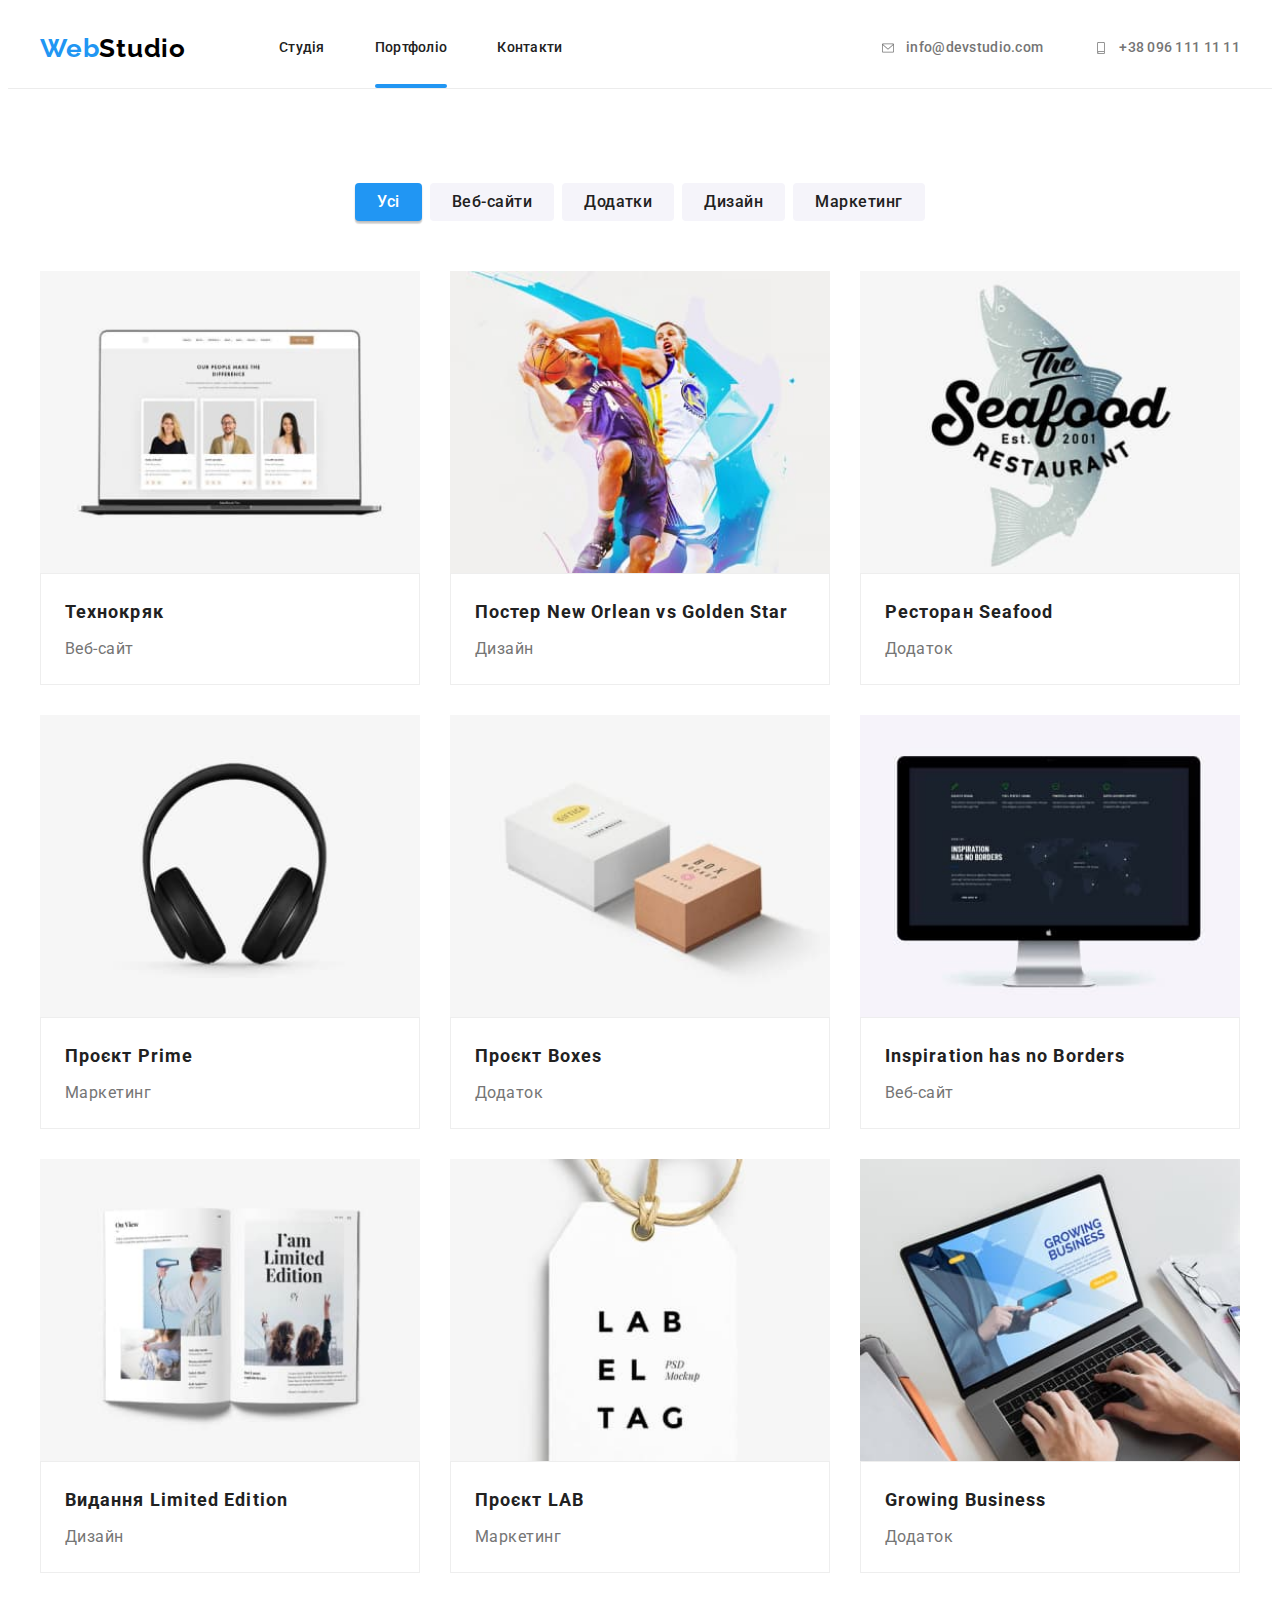
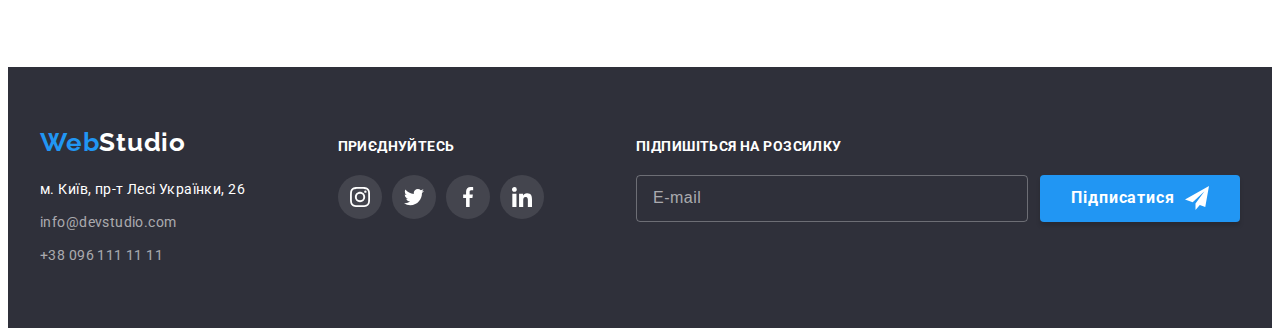
==== commit e09d7bf8: "Refactoring main.scss after webinar" ====
--- a/portfolio.html
+++ b/portfolio.html
@@ -27,38 +27,40 @@
 
   <body>
     <header class="header">
-      <div class="container header__container">
+      <div class="container header-container">
         <a class="logo" href="./index.html" lang="en"
-          ><span class="logo__web">Web</span>Studio</a
+          ><span class="header-logo-web">Web</span>Studio</a
         >
         <nav class="nav-site">
-          <ul class="nav-site__list">
-            <li class="nav-site__item">
-              <a class="nav-site__link" href="./index.html">Студія</a>
-            </li>
-            <li class="nav-site__item">
-              <a class="nav-site__link current" href="./portfolio.html">Портфоліо</a>
-            </li>
-            <li class="nav-site__item">
-              <a class="nav-site__link" href="#">Контакти</a>
+          <ul class="nav-site-list">
+            <li class="nav-site-item">
+              <a class="nav-site-link" href="./index.html">Студія</a>
+            </li>
+            <li class="nav-site-item">
+              <a class="nav-site-link current" href="./portfolio.html"
+                >Портфоліо</a
+              >
+            </li>
+            <li class="nav-site-item">
+              <a class="nav-site-link" href="#">Контакти</a>
             </li>
           </ul>
         </nav>
-        <ul class="header-contacts__list">
-          <li class="header-contacts__item">
+        <ul class="header-contacts-list">
+          <li class="header-contacts-item">
             <a
-              class="header-contacts__link"
+              class="header-contacts-link"
               href="mailto:info@devstudio.com"
               lang="en"
-              ><svg class="header-contacts__icon" width="16" height="12">
+              ><svg class="contacts-link-icon" width="16" height="12">
                 <use href="./images/icons.svg#envelope"></use>
               </svg>
               info@devstudio.com</a
             >
           </li>
-          <li class="header-contacts__item">
-            <a class="header-contacts__link" href="tel:+380961111111">
-              <svg class="header-contacts__icon" width="16" height="12">
+          <li class="header-contacts-item">
+            <a class="header-contacts-link" href="tel:+380961111111">
+              <svg class="contacts-link-icon" width="16" height="12">
                 <use href="./images/icons.svg#smartphone"></use>
               </svg>
               +38 096 111 11 11
@@ -309,24 +311,24 @@
     </main>
 
     <footer class="footer">
-      <div class="container footer__container">
+      <div class="container container-footer">
         <div>
-          <a class="logo footer__logo" href="./index.html" lang="en"
-            ><span class="logo__web">Web</span>Studio</a
+          <a class="logo footer-logo" href="./index.html" lang="en"
+            ><span class="header-logo-web">Web</span>Studio</a
           >
           <address class="address">
             м. Київ, пр-т Лесі Українки, 26
-            <ul class="footer__list">
-              <li class="footer__item">
+            <ul class="footer-list">
+              <li class="footer-item">
                 <a
-                  class="footer__link"
+                  class="footer-link"
                   href="mailto:info@devstudio.com"
                   lang="en"
                   >info@devstudio.com</a
                 >
               </li>
-              <li class="footer__item">
-                <a class="footer__link" href="tel:+380961111111"
+              <li class="footer-item">
+                <a class="footer-link" href="tel:+380961111111"
                   >+38 096 111 11 11</a
                 >
               </li>
@@ -334,74 +336,74 @@
           </address>
         </div>
         <div>
-          <h2 class="footer__title">приєднуйтесь</h2>
-          <ul class="social__list">
-            <li class="social__item">
+          <h2 class="footer-title">приєднуйтесь</h2>
+          <ul class="social-list">
+            <li class="social-item">
               <a
-                class="social__link footer-social__link"
+                class="social-link footer-social-link"
                 href="https://www.instagram.com/"
                 target="_blank"
                 rel="noopener noreferrer"
               >
-                <svg class="footer-social__icon" width="20" height="20">
+                <svg class="footer-social-icon" width="20" height="20">
                   <use href="./images/icons.svg#instagram"></use>
                 </svg>
               </a>
             </li>
-            <li class="social__item">
+            <li class="social-item">
               <a
-                class="social__link footer-social__link"
+                class="social-link footer-social-link"
                 href="https://twitter.com/"
                 target="_blank"
                 rel="noopener noreferrer"
               >
-                <svg class="footer-social__icon" width="20" height="20">
+                <svg class="footer-social-icon" width="20" height="20">
                   <use href="./images/icons.svg#twitter"></use>
                 </svg>
               </a>
             </li>
-            <li class="social__item">
+            <li class="social-item">
               <a
-                class="social__link footer-social__link"
+                class="social-link footer-social-link"
                 href="https://www.facebook.com/"
                 target="_blank"
                 rel="noopener noreferrer"
               >
-                <svg class="footer-social__icon" width="20" height="20">
+                <svg class="footer-social-icon" width="20" height="20">
                   <use href="./images/icons.svg#facebook"></use>
                 </svg>
               </a>
             </li>
-            <li class="social__item">
+            <li class="social-item">
               <a
-                class="social__link footer-social__link"
+                class="social-link footer-social-link"
                 href="https://www.linkedin.com/"
                 target="_blank"
                 rel="noopener noreferrer"
               >
-                <svg class="footer-social__icon" width="20" height="20">
+                <svg class="footer-social-icon" width="20" height="20">
                   <use href="./images/icons.svg#linkedin"></use>
                 </svg>
               </a>
             </li>
           </ul>
         </div>
-        <form class="subscribe">
-          <label for="subscribe-email" class="footer__title subscribe__label"
+        <form class="footer-form">
+          <label for="subscribe-email" class="footer-title subscribe-label"
             >Підпишіться на розсилку</label
           >
-          <div class="subscribe__wrap">
+          <div class="subscribe-wrap">
             <input
               type="email"
-              class="subscribe__input"
+              class="subscribe-input"
               name="subscribe-email"
               id="subscribe-email"
               placeholder="E-mail"
               required
             />
-            <button type="submit" class="subscribe__btn btn">
+            <button type="submit" class="subscribe-btn btn">
               Підписатися
-              <svg class="subscribe__icon" width="24" height="24">
+              <svg class="subscribe-icon" width="24" height="24">
                 <use href="./images/icons.svg#icon-send"></use>
               </svg>
             </button>
--- a/css/main.min.css
+++ b/css/main.min.css
@@ -1 +1 @@
-h1,h2,h3,h4,h5,h6,p{margin:0}ul{list-style:none;margin:0;padding:0}button{cursor:pointer}img{display:block;min-width:100%;height:auto}body{font-family:"Roboto",sans-serif;color:#212121}.visually-hiden{position:absolute;width:1px;height:1px;margin:-1px;border:0;padding:0;white-space:nowrap;-webkit-clip-path:inset(100%);clip-path:inset(100%);clip:rect(0 0 0 0);overflow:hidden}.container{width:1200px;padding:0 15px;margin:0 auto}.btn{font-family:inherit;border:none}.header a{text-decoration:none}.header{border-bottom:1px solid #ececec}.header__container{display:-webkit-box;display:-ms-flexbox;display:flex;-webkit-box-align:center;-ms-flex-align:center;align-items:center}.logo{font-family:"Raleway",sans-serif;font-weight:700;font-size:26px;line-height:1.19;letter-spacing:.03em;color:#000}.logo__web{color:#2196f3}.nav-site{margin-left:93px}.nav-site__list{display:-webkit-box;display:-ms-flexbox;display:flex;gap:50px}.nav-site__item{position:relative}.nav-site__link{display:block;font-weight:500;font-size:14px;line-height:1.14;letter-spacing:.02em;color:#212121;padding-top:32px;padding-bottom:32px;-webkit-transition:color 250ms cubic-bezier(0.4, 0, 0.2, 1);transition:color 250ms cubic-bezier(0.4, 0, 0.2, 1)}.nav-site__link:hover,.nav-site__link:focus{color:#2196f3}.current::after{position:absolute;content:"";height:4px;width:100%;display:block;background-color:#2196f3;border-radius:2px;left:0;bottom:0}.header-contacts__list{display:-webkit-box;display:-ms-flexbox;display:flex;margin-left:auto;gap:50px}.header-contacts__link{display:-webkit-box;display:-ms-flexbox;display:flex;-webkit-box-align:center;-ms-flex-align:center;align-items:center;font-weight:500;font-size:14px;line-height:1.14;letter-spacing:.02em;color:#757575;-webkit-transition:color 250ms cubic-bezier(0.4, 0, 0.2, 1);transition:color 250ms cubic-bezier(0.4, 0, 0.2, 1)}.header-contacts__link:hover,.header-contacts__link:focus{color:#2196f3}.header-contacts__icon{margin-right:10px;fill:currentColor}.section{padding-top:94px;padding-bottom:94px}.section__title{font-size:36px;line-height:1.17;text-align:center;letter-spacing:.03em;color:#212121;margin-bottom:50px}.hero{max-width:1600px;background-image:-webkit-gradient(linear, left top, left bottom, from(rgba(47, 48, 58, 0.4)), to(rgba(47, 48, 58, 0.4))),url(../images/hero-background.jpg);background-image:linear-gradient(rgba(47, 48, 58, 0.4), rgba(47, 48, 58, 0.4)),url(../images/hero-background.jpg);background-color:#c4c4c4;background-repeat:no-repeat;background-size:cover;margin:0 auto}.hero__container{padding-top:200px;padding-bottom:200px;text-align:center}.hero__title{font-weight:900;font-size:44px;line-height:1.36;letter-spacing:.06em;text-transform:uppercase;color:#fff;margin-bottom:30px}.animate__zoomIn{-webkit-animation-duration:2000ms;animation-duration:2000ms}.hero__btn{min-width:216px;font-weight:700;font-size:16px;line-height:1.88;letter-spacing:.06em;background-color:#2196f3;color:#fff;-webkit-box-shadow:0px 4px 4px rgba(0,0,0,.15);box-shadow:0px 4px 4px rgba(0,0,0,.15);border-radius:4px;padding:10px 32px;-webkit-transition:background-color 250ms cubic-bezier(0.4, 0, 0.2, 1);transition:background-color 250ms cubic-bezier(0.4, 0, 0.2, 1)}.hero__btn:hover,.hero__btn:focus{background-color:#188ce8}.features__list{display:-webkit-box;display:-ms-flexbox;display:flex;gap:30px}.features__item{-ms-flex-preferred-size:calc((100% - 90px)/4);flex-basis:calc((100% - 90px)/4)}.features__icon{background-color:#f5f4fa;height:120px;border-radius:4px;margin-bottom:30px;display:-webkit-box;display:-ms-flexbox;display:flex;-webkit-box-pack:center;-ms-flex-pack:center;justify-content:center;-webkit-box-align:center;-ms-flex-align:center;align-items:center}.features__title{font-size:14px;line-height:1.14;letter-spacing:.03em;text-transform:uppercase;color:#212121;margin-bottom:10px}.features__text{font-size:14px;line-height:1.71;letter-spacing:.03em;color:#757575}.works{padding-top:0}.works__list{display:-webkit-box;display:-ms-flexbox;display:flex;gap:30px}.works__item{position:relative;-ms-flex-preferred-size:calc((100% - 60px)/3);flex-basis:calc((100% - 60px)/3)}.works__top-text{position:absolute;left:0;bottom:0;width:100%;font-weight:700;font-size:14px;line-height:1.14;letter-spacing:.03em;text-transform:uppercase;color:#fff;background-color:rgba(47,48,58,.8);height:70px;display:-webkit-box;display:-ms-flexbox;display:flex;-webkit-box-align:center;-ms-flex-align:center;align-items:center;-webkit-box-pack:center;-ms-flex-pack:center;justify-content:center}.team{background-color:#f5f4fa;text-align:center}.team a{text-decoration:none}.team__list{display:-webkit-box;display:-ms-flexbox;display:flex;gap:30px}.team__card{width:calc((100% - 90px)/4);background-color:#fff;-webkit-box-shadow:0px 1px 3px rgba(0,0,0,.12),0px 1px 1px rgba(0,0,0,.14),0px 2px 1px rgba(0,0,0,.2);box-shadow:0px 1px 3px rgba(0,0,0,.12),0px 1px 1px rgba(0,0,0,.14),0px 2px 1px rgba(0,0,0,.2);border-radius:0px 0px 4px 4px}.card__bottom{padding-top:30px;padding-bottom:30px}.card__title{font-weight:500;font-size:16px;line-height:1.19;text-align:center;letter-spacing:.03em;color:#212121;margin-bottom:10px}.card__text{font-size:16px;line-height:1.19;text-align:center;letter-spacing:.03em;color:#757575;margin-bottom:16px}.social__list{display:-webkit-box;display:-ms-flexbox;display:flex;gap:10px;-webkit-box-pack:center;-ms-flex-pack:center;justify-content:center}.social__item{width:44px;height:44px}.social__link{width:100%;height:100%;background-color:#fff;border-radius:50%;display:-webkit-box;display:-ms-flexbox;display:flex;-webkit-box-align:center;-ms-flex-align:center;align-items:center;-webkit-box-pack:center;-ms-flex-pack:center;justify-content:center;-webkit-transition:background-color 250ms cubic-bezier(0.4, 0, 0.2, 1);transition:background-color 250ms cubic-bezier(0.4, 0, 0.2, 1)}.social__link .social__icon{fill:#afb1b8;-webkit-transition:fill 250ms cubic-bezier(0.4, 0, 0.2, 1);transition:fill 250ms cubic-bezier(0.4, 0, 0.2, 1)}.social__link:hover,.social__link:focus{background-color:#2196f3}.social__link:hover .social__icon,.social__link:focus .social__icon{fill:#fff}.clients__list{display:-webkit-box;display:-ms-flexbox;display:flex;gap:30px;-webkit-box-pack:center;-ms-flex-pack:center;justify-content:center}.clients__item{--n: 6;width:calc((100% - (var(--n) - 1)*30px)/var(--n));height:92px}.clients__link{width:100%;height:100%;display:-webkit-box;display:-ms-flexbox;display:flex;-webkit-box-pack:center;-ms-flex-pack:center;justify-content:center;-webkit-box-align:center;-ms-flex-align:center;align-items:center;border:1px solid;border-color:#afb1b8;border-radius:4px;-webkit-transition:border-color 250ms cubic-bezier(0.4, 0, 0.2, 1);transition:border-color 250ms cubic-bezier(0.4, 0, 0.2, 1)}.clients__link .clients__icon{width:100%;height:100%;fill:#afb1b8;-webkit-transition:fill 250ms cubic-bezier(0.4, 0, 0.2, 1);transition:fill 250ms cubic-bezier(0.4, 0, 0.2, 1)}.clients__link:hover,.clients__link:focus{border-color:#2196f3}.clients__link:hover .clients-icon,.clients__link:focus .clients-icon{fill:#2196f3}.footer{background-color:#2f303a;padding-top:60px;padding-bottom:60px}.footer a{text-decoration:none}.footer__container{display:-webkit-box;display:-ms-flexbox;display:flex;-webkit-box-pack:justify;-ms-flex-pack:justify;justify-content:space-between;-webkit-box-align:baseline;-ms-flex-align:baseline;align-items:baseline}.footer__logo{color:#fff}.address{font-style:normal;font-weight:400;font-size:14px;line-height:1.71;letter-spacing:.03em;color:#fff;margin-top:20px}.footer__list{margin-top:9px}.footer__item:not(:first-child){margin-top:9px}.footer__link{color:rgba(255,255,255,.6);-webkit-transition:color 250ms cubic-bezier(0.4, 0, 0.2, 1);transition:color 250ms cubic-bezier(0.4, 0, 0.2, 1)}.footer__link:hover,.footer__link:focus{color:#2196f3}.footer__title{font-size:14px;line-height:1.14;letter-spacing:.03em;text-transform:uppercase;color:#fff;margin-bottom:20px}.footer-social__link{background-color:rgba(255,255,255,.1)}.footer-social__icon{fill:#fff}.subscribe{display:-webkit-box;display:-ms-flexbox;display:flex;-webkit-box-orient:vertical;-webkit-box-direction:normal;-ms-flex-direction:column;flex-direction:column}.subscribe__label{font-weight:700}.subscribe__wrap{display:-webkit-box;display:-ms-flexbox;display:flex;gap:12px}.subscribe__input{min-width:358px;background-color:rgba(0,0,0,0);border:1px solid rgba(255,255,255,.3);border-radius:4px;padding:15px 16px;color:#fff}.subscribe__input::-webkit-input-placeholder{font-weight:400;font-size:16px;line-height:1.25;display:-webkit-box;display:flex;-webkit-box-align:center;align-items:center;letter-spacing:.03em;color:rgba(255,255,255,.6)}.subscribe__input::-moz-placeholder{font-weight:400;font-size:16px;line-height:1.25;display:flex;align-items:center;letter-spacing:.03em;color:rgba(255,255,255,.6)}.subscribe__input:-ms-input-placeholder{font-weight:400;font-size:16px;line-height:1.25;display:-ms-flexbox;display:flex;-ms-flex-align:center;align-items:center;letter-spacing:.03em;color:rgba(255,255,255,.6)}.subscribe__input::-ms-input-placeholder{font-weight:400;font-size:16px;line-height:1.25;display:-ms-flexbox;display:flex;-ms-flex-align:center;align-items:center;letter-spacing:.03em;color:rgba(255,255,255,.6)}.subscribe__input::placeholder{font-weight:400;font-size:16px;line-height:1.25;display:-webkit-box;display:-ms-flexbox;display:flex;-webkit-box-align:center;-ms-flex-align:center;align-items:center;letter-spacing:.03em;color:rgba(255,255,255,.6)}.subscribe__input:hover,.subscribe__input:focus{border-color:#2196f3;outline:rgba(0,0,0,0)}.subscribe__btn{min-width:200px;font-weight:700;font-size:16px;line-height:1.88;letter-spacing:.06em;background-color:#2196f3;color:#fff;-webkit-box-shadow:0px 4px 4px rgba(0,0,0,.15);box-shadow:0px 4px 4px rgba(0,0,0,.15);border-radius:4px;display:-webkit-box;display:-ms-flexbox;display:flex;-webkit-box-align:center;-ms-flex-align:center;align-items:center;-webkit-box-pack:center;-ms-flex-pack:center;justify-content:center;gap:10px;-webkit-transition:background-color 250ms cubic-bezier(0.4, 0, 0.2, 1);transition:background-color 250ms cubic-bezier(0.4, 0, 0.2, 1)}.subscribe__btn:hover,.subscribe__btn:focus{background-color:#188ce8}.subscribe__icon{fill:#fff}.backdrop{position:fixed;top:0;left:0;width:100vw;height:100vh;background-color:rgba(0,0,0,.2);-webkit-transition:opacity 250ms cubic-bezier(0.4, 0, 0.2, 1),visibility 250ms cubic-bezier(0.4, 0, 0.2, 1);transition:opacity 250ms cubic-bezier(0.4, 0, 0.2, 1),visibility 250ms cubic-bezier(0.4, 0, 0.2, 1)}.modal{position:absolute;top:50%;left:50%;width:528px;min-height:581px;padding:40px;background-color:#fff;-webkit-box-shadow:0px 1px 3px rgba(0,0,0,.12),0px 1px 1px rgba(0,0,0,.14),0px 2px 1px rgba(0,0,0,.2);box-shadow:0px 1px 3px rgba(0,0,0,.12),0px 1px 1px rgba(0,0,0,.14),0px 2px 1px rgba(0,0,0,.2);border-radius:4px;-webkit-transform:translate(-50%, -50%) scale(1);transform:translate(-50%, -50%) scale(1);opacity:1;-webkit-transition:opacity 600ms cubic-bezier(0.4, 0, 0.2, 1),-webkit-transform 600ms cubic-bezier(0.4, 0, 0.2, 1);transition:opacity 600ms cubic-bezier(0.4, 0, 0.2, 1),-webkit-transform 600ms cubic-bezier(0.4, 0, 0.2, 1);transition:transform 600ms cubic-bezier(0.4, 0, 0.2, 1),opacity 600ms cubic-bezier(0.4, 0, 0.2, 1);transition:transform 600ms cubic-bezier(0.4, 0, 0.2, 1),opacity 600ms cubic-bezier(0.4, 0, 0.2, 1),-webkit-transform 600ms cubic-bezier(0.4, 0, 0.2, 1)}.modal__title{font-weight:700;font-size:20px;line-height:1.15;text-align:center;letter-spacing:.03em;color:#212121;margin-bottom:12px}.modal__field{margin-bottom:10px}.input__label{font-weight:400;font-size:12px;line-height:1.17;letter-spacing:.01em;color:#757575;margin-bottom:4px;display:block}.input__wrappper{position:relative}.modal__input{width:100%;height:40px;border:1px solid rgba(33,33,33,.2);outline:rgba(0,0,0,0);border-radius:4px;background-color:rgba(0,0,0,0);padding:0;padding-left:30px;-webkit-transition:border-color 250ms cubic-bezier(0.4, 0, 0.2, 1);transition:border-color 250ms cubic-bezier(0.4, 0, 0.2, 1)}.modal__input:focus{border-color:#2196f3}.modal__icon{position:absolute;left:12px;top:50%;-webkit-transform:translateY(-50%);transform:translateY(-50%);fill:#212121;-webkit-transition:fill 250ms cubic-bezier(0.4, 0, 0.2, 1);transition:fill 250ms cubic-bezier(0.4, 0, 0.2, 1)}.modal-input:focus+.modal-icon{fill:#2196f3}.comment__field{margin-bottom:20px}.modal__comment{width:100%;height:120px;padding:12px 16px;border:1px solid rgba(33,33,33,.2);border-radius:4px;outline:rgba(0,0,0,0);resize:none;-webkit-transition:border-color 250ms cubic-bezier(0.4, 0, 0.2, 1);transition:border-color 250ms cubic-bezier(0.4, 0, 0.2, 1)}.modal__comment::-webkit-input-placeholder{font-weight:400;font-size:12px;line-height:1.17;letter-spacing:.01em;color:rgba(117,117,117,.5)}.modal__comment::-moz-placeholder{font-weight:400;font-size:12px;line-height:1.17;letter-spacing:.01em;color:rgba(117,117,117,.5)}.modal__comment:-ms-input-placeholder{font-weight:400;font-size:12px;line-height:1.17;letter-spacing:.01em;color:rgba(117,117,117,.5)}.modal__comment::-ms-input-placeholder{font-weight:400;font-size:12px;line-height:1.17;letter-spacing:.01em;color:rgba(117,117,117,.5)}.modal__comment::placeholder{font-weight:400;font-size:12px;line-height:1.17;letter-spacing:.01em;color:rgba(117,117,117,.5)}.modal__comment:focus{border-color:#2196f3}.backdrop.is-hidden .modal{-webkit-transform:translate(-50%, -50%) scale(1.2);transform:translate(-50%, -50%) scale(1.2);opacity:0}.modal-close{position:absolute;right:8px;top:8px;width:30px;height:30px;border:1px solid rgba(0,0,0,.1);border-radius:50%;padding:0;display:-webkit-box;display:-ms-flexbox;display:flex;-webkit-box-align:center;-ms-flex-align:center;align-items:center;-webkit-box-pack:center;-ms-flex-pack:center;justify-content:center;background-color:rgba(0,0,0,0);outline:rgba(0,0,0,0)}.modal-close .modal-close__icon{fill:#000;-webkit-transition:fill 250ms cubic-bezier(0.4, 0, 0.2, 1);transition:fill 250ms cubic-bezier(0.4, 0, 0.2, 1)}.modal-close:hover .modal-close .modal-close__icon,.modal-close:focus .modal-close .modal-close__icon{fill:#2196f3}.modal__check-field{width:100%;display:-webkit-box;display:-ms-flexbox;display:flex;-webkit-box-pack:center;-ms-flex-pack:center;justify-content:center;-webkit-box-align:center;-ms-flex-align:center;align-items:center;margin-bottom:30px}.check__text{font-weight:400;font-size:14px;line-height:1.71;letter-spacing:.03em;color:#757575;display:-webkit-box;display:-ms-flexbox;display:flex;-webkit-box-align:center;-ms-flex-align:center;align-items:center}.check__text span{width:16px;height:15px;border:2px solid #212121;border-radius:2px;margin-right:8px;display:-webkit-box;display:-ms-flexbox;display:flex;-webkit-box-pack:center;-ms-flex-pack:center;justify-content:center;-webkit-box-align:center;-ms-flex-align:center;align-items:center;fill:rgba(0,0,0,0)}.modal__check:checked+.check-text span{background-color:#2196f3;border:none;fill:#fff}.modal-check:focus+.check-text span{border-color:#2196f3}.check__link{color:#2196f3}.modal__btn{min-width:200px;font-weight:700;font-size:16px;line-height:1.88;letter-spacing:.06em;background-color:#2196f3;color:#fff;-webkit-box-shadow:0px 4px 4px rgba(0,0,0,.15);box-shadow:0px 4px 4px rgba(0,0,0,.15);border-radius:4px;padding:10px 52px;margin:0 auto;display:block;-webkit-transition:background-color 250ms cubic-bezier(0.4, 0, 0.2, 1);transition:background-color 250ms cubic-bezier(0.4, 0, 0.2, 1)}.modal__btn:hover,.modal__btn:focus{background-color:#188ce8}.is-hidden{opacity:0;visibility:hidden;pointer-events:none}/*# sourceMappingURL=main.min.css.map */+:root{--main-color: #212121;--color-gray: #757575;--color-blue: #2196f3;--color-blue-dark: #188ce8;--color-white: #ffffff;--color-black: #000000;--color-footer-link: rgba(255, 255, 255, 0.6);--color-portfolio-btn: #f5f4fa;--background-color-dark: #2f303a;--background-color-hero: rgba(47, 48, 58, 0.4);--background-color-hero-second: #c4c4c4;--background-color-light: #f5f4fa;--background-color-white: var(--color-white);--font-ral: "Raleway", sans-serif;--first-logo-color: var(--color-black);--second-logo-color: var(--color-blue);--footer-logo-color: var(--color-white);--title-color: var(--main-color);--text-color: var(--color-gray);--first-link-color: var(--main-color);--second-link-color: var(--color-blue);--first-btn-color: var(--color-white);--second-btn-color: var(--main-color);--hover-btn-color: var(--color-blue);--social-background-color: var(--color-white);--hover-social-background-color: var(--color-blue);--icon-color: #afb1b8;--hover-icon-color: var(--color-white);--footer-social-background-color: rgba(255, 255, 255, 0.1);--tra-cubic: cubic-bezier(0.4, 0, 0.2, 1)}h1,h2,h3,h4,h5,h6,p{margin:0}ul{list-style:none;margin:0;padding:0}button{cursor:pointer}img{display:block;min-width:100%;height:auto}a{text-decoration:none}body{font-family:"Roboto",sans-serif;color:var(--main-color)}.section{padding-top:94px;padding-bottom:94px}.visually-hiden{position:absolute;width:1px;height:1px;margin:-1px;border:0;padding:0;white-space:nowrap;-webkit-clip-path:inset(100%);clip-path:inset(100%);clip:rect(0 0 0 0);overflow:hidden}.container{width:1200px;padding:0 15px;margin:0 auto}.btn{font-family:inherit;border:none}.section-title{font-size:36px;line-height:1.17;text-align:center;letter-spacing:.03em;color:var(--title-color);margin-bottom:50px}.header{border-bottom:1px solid #ececec}.header-container{display:-webkit-box;display:-ms-flexbox;display:flex;-webkit-box-align:center;-ms-flex-align:center;align-items:center}.logo{font-family:var(--font-ral);font-weight:700;font-size:26px;line-height:1.19;letter-spacing:.03em;color:var(--first-logo-color)}.header-logo-web{color:var(--second-logo-color)}.nav-site{margin-left:93px}.nav-site-list{display:-webkit-box;display:-ms-flexbox;display:flex;gap:50px}.nav-site-item{position:relative}.nav-site-link{display:block;font-weight:500;font-size:14px;line-height:1.14;letter-spacing:.02em;color:var(--first-link-color);padding-top:32px;padding-bottom:32px;-webkit-transition:color 250ms var(--tra-cubic);transition:color 250ms var(--tra-cubic)}.nav-site-link:hover,.nav-site-link:focus{color:var(--second-link-color)}.current::after{position:absolute;content:"";height:4px;width:100%;display:block;background-color:var(--second-link-color);border-radius:2px;left:0;bottom:0}.header-contacts-list{display:-webkit-box;display:-ms-flexbox;display:flex;margin-left:auto;gap:50px}.header-contacts-link{display:-webkit-box;display:-ms-flexbox;display:flex;-webkit-box-align:center;-ms-flex-align:center;align-items:center;font-weight:500;font-size:14px;line-height:1.14;letter-spacing:.02em;color:var(--color-gray);-webkit-transition:color 250ms var(--tra-cubic);transition:color 250ms var(--tra-cubic)}.contacts-link-icon{margin-right:10px;fill:currentColor}.header-contacts-link:hover,.header-contacts-link:focus{color:var(--color-blue)}.hero{max-width:1600px;background-image:-webkit-gradient(linear, left top, left bottom, from(var(--background-color-hero)), to(var(--background-color-hero))),url(../images/hero-background.jpg);background-image:linear-gradient(var(--background-color-hero), var(--background-color-hero)),url(../images/hero-background.jpg);background-color:var(--background-color-hero-second);background-repeat:no-repeat;background-size:cover;margin:0 auto}.container-hero{padding-top:200px;padding-bottom:200px;text-align:center}.hero-title{font-weight:900;font-size:44px;line-height:1.36;letter-spacing:.06em;text-transform:uppercase;color:var(--color-white);margin-bottom:30px}.animate__zoomIn{-webkit-animation-duration:2000ms;animation-duration:2000ms}.hero-btn{min-width:216px;font-weight:700;font-size:16px;line-height:1.88;letter-spacing:.06em;background-color:var(--color-blue);color:var(--first-btn-color);-webkit-box-shadow:0px 4px 4px rgba(0,0,0,.15);box-shadow:0px 4px 4px rgba(0,0,0,.15);border-radius:4px;padding:10px 32px;-webkit-transition:background-color 250ms var(--tra-cubic);transition:background-color 250ms var(--tra-cubic)}.hero-btn:hover,.hero-btn:focus{background-color:var(--color-blue-dark)}.features-list{display:-webkit-box;display:-ms-flexbox;display:flex;gap:30px}.features-item{-ms-flex-preferred-size:calc((100% - 90px)/4);flex-basis:calc((100% - 90px)/4)}.features-icon{background-color:var(--background-color-light);height:120px;border-radius:4px;margin-bottom:30px;display:-webkit-box;display:-ms-flexbox;display:flex;-webkit-box-pack:center;-ms-flex-pack:center;justify-content:center;-webkit-box-align:center;-ms-flex-align:center;align-items:center}.features-title{font-size:14px;line-height:1.14;letter-spacing:.03em;text-transform:uppercase;color:var(--title-color);margin-bottom:10px}.features-text{font-size:14px;line-height:1.71;letter-spacing:.03em;color:var(--text-color)}.works{padding-top:0}.works-list{display:-webkit-box;display:-ms-flexbox;display:flex;gap:30px}.works-item{position:relative;-ms-flex-preferred-size:calc((100% - 60px)/3);flex-basis:calc((100% - 60px)/3)}.works-top-text{position:absolute;left:0;bottom:0;width:100%;font-weight:700;font-size:14px;line-height:1.14;letter-spacing:.03em;text-transform:uppercase;color:#fff;background-color:rgba(47,48,58,.8);height:70px;display:-webkit-box;display:-ms-flexbox;display:flex;-webkit-box-align:center;-ms-flex-align:center;align-items:center;-webkit-box-pack:center;-ms-flex-pack:center;justify-content:center}.team{background-color:var(--background-color-light);text-align:center}.team-list{display:-webkit-box;display:-ms-flexbox;display:flex;gap:30px}.team-card{width:calc((100% - 90px)/4);background-color:var(--background-color-white);-webkit-box-shadow:0px 1px 3px rgba(0,0,0,.12),0px 1px 1px rgba(0,0,0,.14),0px 2px 1px rgba(0,0,0,.2);box-shadow:0px 1px 3px rgba(0,0,0,.12),0px 1px 1px rgba(0,0,0,.14),0px 2px 1px rgba(0,0,0,.2);border-radius:0px 0px 4px 4px}.team-card-bottom{padding-top:30px;padding-bottom:30px}.card-title{font-weight:500;font-size:16px;line-height:1.19;text-align:center;letter-spacing:.03em;color:var(--title-color);margin-bottom:10px}.card-text{font-size:16px;line-height:1.19;text-align:center;letter-spacing:.03em;color:var(--text-color);margin-bottom:16px}.social-list{display:-webkit-box;display:-ms-flexbox;display:flex;gap:10px;-webkit-box-pack:center;-ms-flex-pack:center;justify-content:center}.social-item{width:44px;height:44px}.social-link{width:100%;height:100%;background-color:var(--social-background-color);border-radius:50%;display:-webkit-box;display:-ms-flexbox;display:flex;-webkit-box-align:center;-ms-flex-align:center;align-items:center;-webkit-box-pack:center;-ms-flex-pack:center;justify-content:center;-webkit-transition:background-color 250ms var(--tra-cubic);transition:background-color 250ms var(--tra-cubic)}.social-icon{fill:var(--icon-color);-webkit-transition:fill 250ms var(--tra-cubic);transition:fill 250ms var(--tra-cubic)}.social-link:hover,.social-link:focus{background-color:var(--hover-social-background-color)}.social-link:hover .social-icon,.social-link:focus .social-icon{fill:var(--hover-icon-color)}.clients-list{display:-webkit-box;display:-ms-flexbox;display:flex;gap:30px;-webkit-box-pack:center;-ms-flex-pack:center;justify-content:center}.clients-item{--n: 6;width:calc((100% - (var(--n) - 1)*30px)/var(--n));height:92px}.clients-link{width:100%;height:100%;display:-webkit-box;display:-ms-flexbox;display:flex;-webkit-box-pack:center;-ms-flex-pack:center;justify-content:center;-webkit-box-align:center;-ms-flex-align:center;align-items:center;border:1px solid;border-color:var(--icon-color);border-radius:4px;-webkit-transition:border-color 250ms var(--tra-cubic);transition:border-color 250ms var(--tra-cubic)}.clients-icon{width:100%;height:100%;fill:var(--icon-color);-webkit-transition:fill 250ms var(--tra-cubic);transition:fill 250ms var(--tra-cubic)}.clients-link:hover,.clients-link:focus{border-color:var(--second-link-color)}.clients-link:hover .clients-icon,.clients-link:focus .clients-icon{fill:var(--second-link-color)}.footer{background-color:var(--background-color-dark);padding-top:60px;padding-bottom:60px}.container-footer{display:-webkit-box;display:-ms-flexbox;display:flex;-webkit-box-pack:justify;-ms-flex-pack:justify;justify-content:space-between;-webkit-box-align:baseline;-ms-flex-align:baseline;align-items:baseline}.footer-logo{color:var(--footer-logo-color)}.address{font-style:normal;font-weight:400;font-size:14px;line-height:1.71;letter-spacing:.03em;color:var(--color-white);margin-top:20px}.footer-list{margin-top:9px}.footer-item:not(:first-child){margin-top:9px}.footer-link{color:var(--color-footer-link);-webkit-transition:color 250ms var(--tra-cubic);transition:color 250ms var(--tra-cubic)}.footer-link:hover,.footer-link:focus{color:var(--color-blue)}.footer-title{font-size:14px;line-height:1.14;letter-spacing:.03em;text-transform:uppercase;color:var(--footer-logo-color);margin-bottom:20px}.footer-social-link{background-color:var(--footer-social-background-color)}.footer-social-icon{fill:var(--hover-icon-color)}.footer-form{display:-webkit-box;display:-ms-flexbox;display:flex;-webkit-box-orient:vertical;-webkit-box-direction:normal;-ms-flex-direction:column;flex-direction:column}.subscribe-label{font-weight:700}.subscribe-wrap{display:-webkit-box;display:-ms-flexbox;display:flex;gap:12px}.subscribe-input{min-width:358px;background-color:rgba(0,0,0,0);border:1px solid rgba(255,255,255,.3);border-radius:4px;padding:15px 16px;color:var(--color-white)}.subscribe-input::-webkit-input-placeholder{font-weight:400;font-size:16px;line-height:1.25;display:-webkit-box;display:flex;-webkit-box-align:center;align-items:center;letter-spacing:.03em;color:rgba(255,255,255,.6)}.subscribe-input::-moz-placeholder{font-weight:400;font-size:16px;line-height:1.25;display:flex;align-items:center;letter-spacing:.03em;color:rgba(255,255,255,.6)}.subscribe-input:-ms-input-placeholder{font-weight:400;font-size:16px;line-height:1.25;display:-ms-flexbox;display:flex;-ms-flex-align:center;align-items:center;letter-spacing:.03em;color:rgba(255,255,255,.6)}.subscribe-input::-ms-input-placeholder{font-weight:400;font-size:16px;line-height:1.25;display:-ms-flexbox;display:flex;-ms-flex-align:center;align-items:center;letter-spacing:.03em;color:rgba(255,255,255,.6)}.subscribe-input::placeholder{font-weight:400;font-size:16px;line-height:1.25;display:-webkit-box;display:-ms-flexbox;display:flex;-webkit-box-align:center;-ms-flex-align:center;align-items:center;letter-spacing:.03em;color:rgba(255,255,255,.6)}.subscribe-input:hover,.subscribe-input:focus{border-color:var(--color-blue);outline:rgba(0,0,0,0)}.subscribe-btn{min-width:200px;font-weight:700;font-size:16px;line-height:1.88;letter-spacing:.06em;background-color:var(--color-blue);color:var(--first-btn-color);-webkit-box-shadow:0px 4px 4px rgba(0,0,0,.15);box-shadow:0px 4px 4px rgba(0,0,0,.15);border-radius:4px;display:-webkit-box;display:-ms-flexbox;display:flex;-webkit-box-align:center;-ms-flex-align:center;align-items:center;-webkit-box-pack:center;-ms-flex-pack:center;justify-content:center;gap:10px;-webkit-transition:background-color 250ms var(--tra-cubic);transition:background-color 250ms var(--tra-cubic)}.subscribe-icon{fill:var(--first-btn-color)}.subscribe-btn:hover,.subscribe-btn:focus{background-color:var(--color-blue-dark)}.portfolio-filters-list{display:-webkit-box;display:-ms-flexbox;display:flex;-webkit-box-pack:center;-ms-flex-pack:center;justify-content:center;gap:8px;margin-bottom:50px}.filter-btn{font-weight:500;font-size:16px;line-height:1.63;letter-spacing:.03em;color:var(--second-btn-color);background-color:var(--color-portfolio-btn);border-radius:4px;padding:6px 22px;display:block;-webkit-transition:background-color 250ms var(--tra-cubic),color 250ms var(--tra-cubic),outline 250ms var(--tra-cubic),-webkit-box-shadow 250ms var(--tra-cubic);transition:background-color 250ms var(--tra-cubic),color 250ms var(--tra-cubic),outline 250ms var(--tra-cubic),-webkit-box-shadow 250ms var(--tra-cubic);transition:background-color 250ms var(--tra-cubic),color 250ms var(--tra-cubic),box-shadow 250ms var(--tra-cubic),outline 250ms var(--tra-cubic);transition:background-color 250ms var(--tra-cubic),color 250ms var(--tra-cubic),box-shadow 250ms var(--tra-cubic),outline 250ms var(--tra-cubic),-webkit-box-shadow 250ms var(--tra-cubic)}.filter-input:checked+.filter-btn{background-color:var(--hover-btn-color);color:var(--first-btn-color);-webkit-box-shadow:0px 3px 1px rgba(0,0,0,.1),0px 1px 2px rgba(0,0,0,.08),0px 2px 2px rgba(0,0,0,.12);box-shadow:0px 3px 1px rgba(0,0,0,.1),0px 1px 2px rgba(0,0,0,.08),0px 2px 2px rgba(0,0,0,.12)}.filter-input:focus+.filter-btn{outline:1px solid var(--color-black)}.filter-btn:hover{cursor:pointer;outline:1px solid var(--color-black)}.portfolio-projects-list{display:-webkit-box;display:-ms-flexbox;display:flex;-ms-flex-wrap:wrap;flex-wrap:wrap;gap:30px}.portfolio-projects-item{-ms-flex-preferred-size:calc((100% - 60px)/3);flex-basis:calc((100% - 60px)/3);background-color:var(--background-color-white)}.portfolio-projects-link{display:block;-webkit-transition:-webkit-box-shadow 250ms var(--tra-cubic);transition:-webkit-box-shadow 250ms var(--tra-cubic);transition:box-shadow 250ms var(--tra-cubic);transition:box-shadow 250ms var(--tra-cubic), -webkit-box-shadow 250ms var(--tra-cubic)}.portfolio-projects-link:hover,.portfolio-projects-link:focus{-webkit-box-shadow:0px 1px 1px rgba(0,0,0,.12),0px 4px 4px rgba(0,0,0,.06),1px 4px 6px rgba(0,0,0,.16);box-shadow:0px 1px 1px rgba(0,0,0,.12),0px 4px 4px rgba(0,0,0,.06),1px 4px 6px rgba(0,0,0,.16)}.portfolio-top-wrap{position:relative;overflow:hidden}.portfolio-top-text{position:absolute;top:0;left:0;font-weight:400;font-size:18px;line-height:1.56;letter-spacing:.03em;color:var(--color-white);background-color:rgba(33,150,243,.9);padding:63px 24px;height:100%;-webkit-transform:translateY(100%);transform:translateY(100%);-webkit-transition:-webkit-transform 250ms var(--tra-cubic);transition:-webkit-transform 250ms var(--tra-cubic);transition:transform 250ms var(--tra-cubic);transition:transform 250ms var(--tra-cubic), -webkit-transform 250ms var(--tra-cubic)}.portfolio-projects-link:hover .portfolio-top-text{-webkit-transform:translateY(0);transform:translateY(0)}.portfolio-description{padding:20px 24px;border:1px solid #eee}.portfolio-title{font-size:18px;line-height:2;letter-spacing:.06em;color:var(--title-color);margin-bottom:4px}.portfolio-text{font-size:16px;line-height:1.88;letter-spacing:.03em;color:var(--text-color)}.backdrop{position:fixed;top:0;left:0;width:100vw;height:100vh;background-color:rgba(0,0,0,.2);-webkit-transition:opacity 250ms var(--tra-cubic),visibility 250ms var(--tra-cubic);transition:opacity 250ms var(--tra-cubic),visibility 250ms var(--tra-cubic)}.modal{position:absolute;top:50%;left:50%;width:528px;min-height:581px;padding:40px;background-color:var(--background-color-white);-webkit-box-shadow:0px 1px 3px rgba(0,0,0,.12),0px 1px 1px rgba(0,0,0,.14),0px 2px 1px rgba(0,0,0,.2);box-shadow:0px 1px 3px rgba(0,0,0,.12),0px 1px 1px rgba(0,0,0,.14),0px 2px 1px rgba(0,0,0,.2);border-radius:4px;-webkit-transform:translate(-50%, -50%) scale(1);transform:translate(-50%, -50%) scale(1);opacity:1;-webkit-transition:opacity 600ms var(--tra-cubic),-webkit-transform 600ms var(--tra-cubic);transition:opacity 600ms var(--tra-cubic),-webkit-transform 600ms var(--tra-cubic);transition:transform 600ms var(--tra-cubic),opacity 600ms var(--tra-cubic);transition:transform 600ms var(--tra-cubic),opacity 600ms var(--tra-cubic),-webkit-transform 600ms var(--tra-cubic)}.modal-title{font-weight:700;font-size:20px;line-height:1.15;text-align:center;letter-spacing:.03em;color:var(--main-color);margin-bottom:12px}.modal-field{margin-bottom:10px}.input-label{font-weight:400;font-size:12px;line-height:1.17;letter-spacing:.01em;color:var(--color-gray);margin-bottom:4px;display:block}.input-wrappper{position:relative}.modal-input{width:100%;height:40px;border:1px solid rgba(33,33,33,.2);outline:rgba(0,0,0,0);border-radius:4px;background-color:rgba(0,0,0,0);padding:0;padding-left:30px;-webkit-transition:border-color 250ms var(--tra-cubic);transition:border-color 250ms var(--tra-cubic)}.modal-icon{position:absolute;left:12px;top:50%;-webkit-transform:translateY(-50%);transform:translateY(-50%);fill:var(--main-color);-webkit-transition:fill 250ms var(--tra-cubic);transition:fill 250ms var(--tra-cubic)}.modal-input:focus{border-color:var(--color-blue)}.modal-input:focus+.modal-icon{fill:var(--color-blue)}.comment-field{margin-bottom:20px}.modal-comment{width:100%;height:120px;padding:12px 16px;border:1px solid rgba(33,33,33,.2);border-radius:4px;outline:rgba(0,0,0,0);resize:none;-webkit-transition:border-color 250ms var(--tra-cubic);transition:border-color 250ms var(--tra-cubic)}.modal-comment::-webkit-input-placeholder{font-weight:400;font-size:12px;line-height:1.17;letter-spacing:.01em;color:rgba(117,117,117,.5)}.modal-comment::-moz-placeholder{font-weight:400;font-size:12px;line-height:1.17;letter-spacing:.01em;color:rgba(117,117,117,.5)}.modal-comment:-ms-input-placeholder{font-weight:400;font-size:12px;line-height:1.17;letter-spacing:.01em;color:rgba(117,117,117,.5)}.modal-comment::-ms-input-placeholder{font-weight:400;font-size:12px;line-height:1.17;letter-spacing:.01em;color:rgba(117,117,117,.5)}.modal-comment::placeholder{font-weight:400;font-size:12px;line-height:1.17;letter-spacing:.01em;color:rgba(117,117,117,.5)}.modal-comment:focus{border-color:var(--color-blue)}.backdrop.is-hidden .modal{-webkit-transform:translate(-50%, -50%) scale(1.2);transform:translate(-50%, -50%) scale(1.2);opacity:0}.modal-close{position:absolute;right:8px;top:8px;width:30px;height:30px;border:1px solid rgba(0,0,0,.1);border-radius:50%;padding:0;display:-webkit-box;display:-ms-flexbox;display:flex;-webkit-box-align:center;-ms-flex-align:center;align-items:center;-webkit-box-pack:center;-ms-flex-pack:center;justify-content:center;background-color:rgba(0,0,0,0);outline:rgba(0,0,0,0)}.modal-close-icon{fill:var(--color-black);-webkit-transition:fill 250ms var(--tra-cubic);transition:fill 250ms var(--tra-cubic)}.modal-close:hover .modal-close-icon,.modal-close:focus .modal-close-icon{fill:var(--hover-btn-color)}.modal-check-field{width:100%;display:-webkit-box;display:-ms-flexbox;display:flex;-webkit-box-pack:center;-ms-flex-pack:center;justify-content:center;-webkit-box-align:center;-ms-flex-align:center;align-items:center;margin-bottom:30px}.check-text{font-weight:400;font-size:14px;line-height:1.71;letter-spacing:.03em;color:var(--color-gray);display:-webkit-box;display:-ms-flexbox;display:flex;-webkit-box-align:center;-ms-flex-align:center;align-items:center}.check-text span{width:16px;height:15px;border:2px solid var(--main-color);border-radius:2px;margin-right:8px;display:-webkit-box;display:-ms-flexbox;display:flex;-webkit-box-pack:center;-ms-flex-pack:center;justify-content:center;-webkit-box-align:center;-ms-flex-align:center;align-items:center;fill:rgba(0,0,0,0)}.modal-check:checked+.check-text span{background-color:var(--color-blue);border:none;fill:var(--color-white)}.modal-check:focus+.check-text span{border-color:var(--color-blue)}.check-link{color:var(--second-link-color)}.modal-btn{min-width:200px;font-weight:700;font-size:16px;line-height:1.88;letter-spacing:.06em;background-color:var(--color-blue);color:var(--first-btn-color);-webkit-box-shadow:0px 4px 4px rgba(0,0,0,.15);box-shadow:0px 4px 4px rgba(0,0,0,.15);border-radius:4px;padding:10px 52px;margin:0 auto;display:block;-webkit-transition:background-color 250ms var(--tra-cubic);transition:background-color 250ms var(--tra-cubic)}.modal-btn:hover,.modal-btn:focus{background-color:var(--color-blue-dark)}.is-hidden{opacity:0;visibility:hidden;pointer-events:none}/*# sourceMappingURL=main.min.css.map */